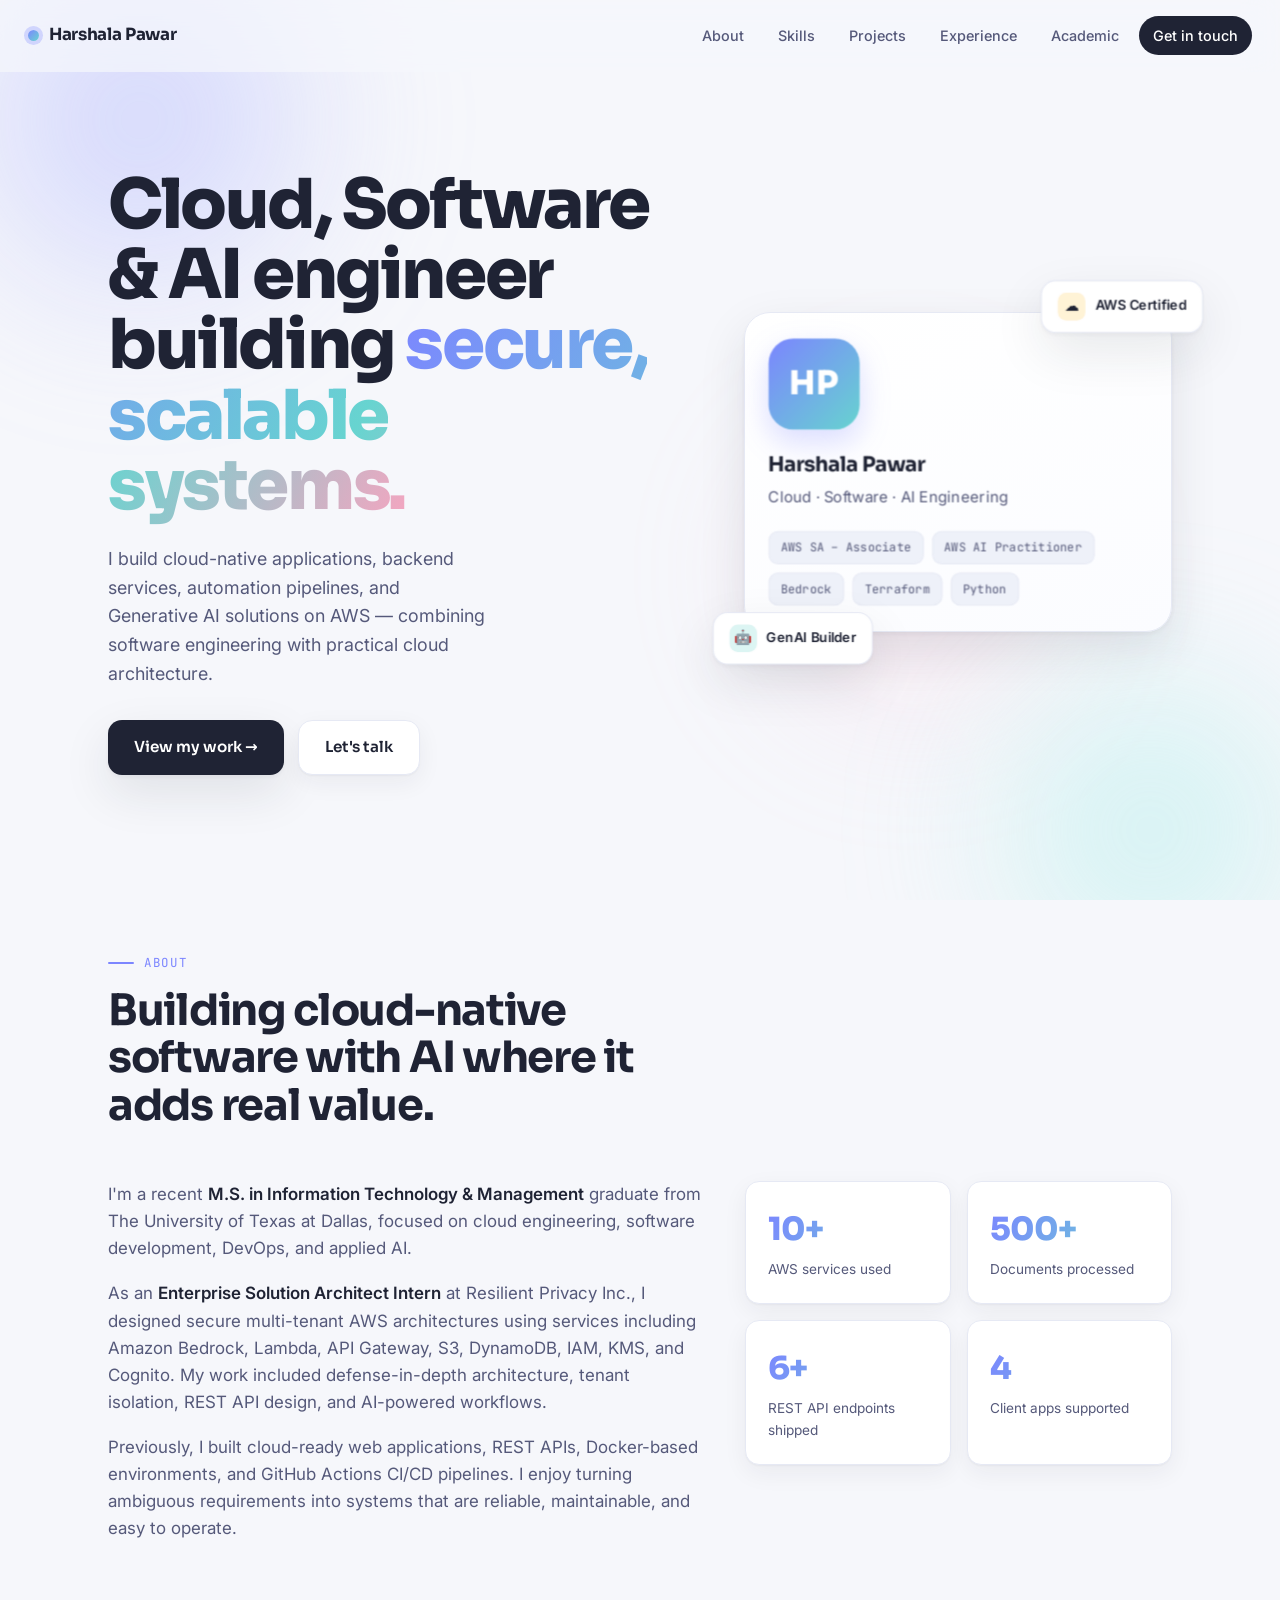
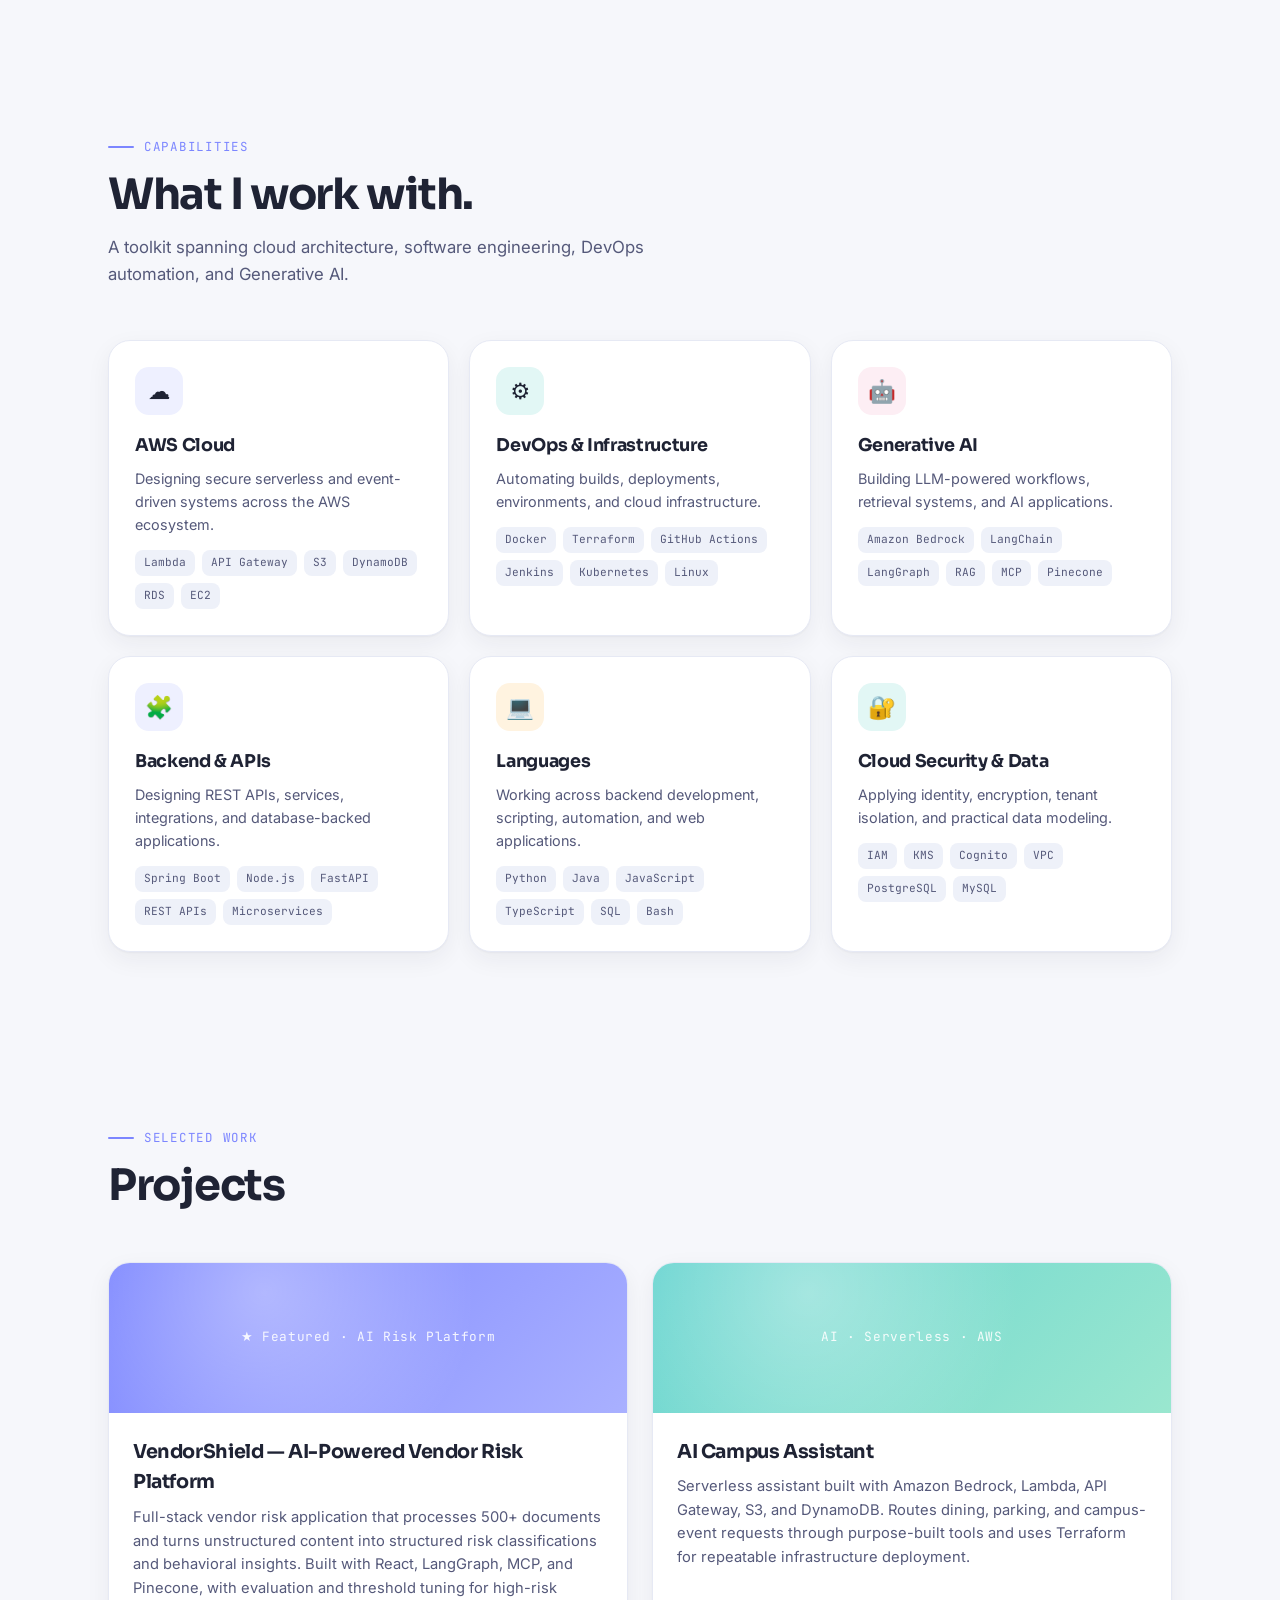
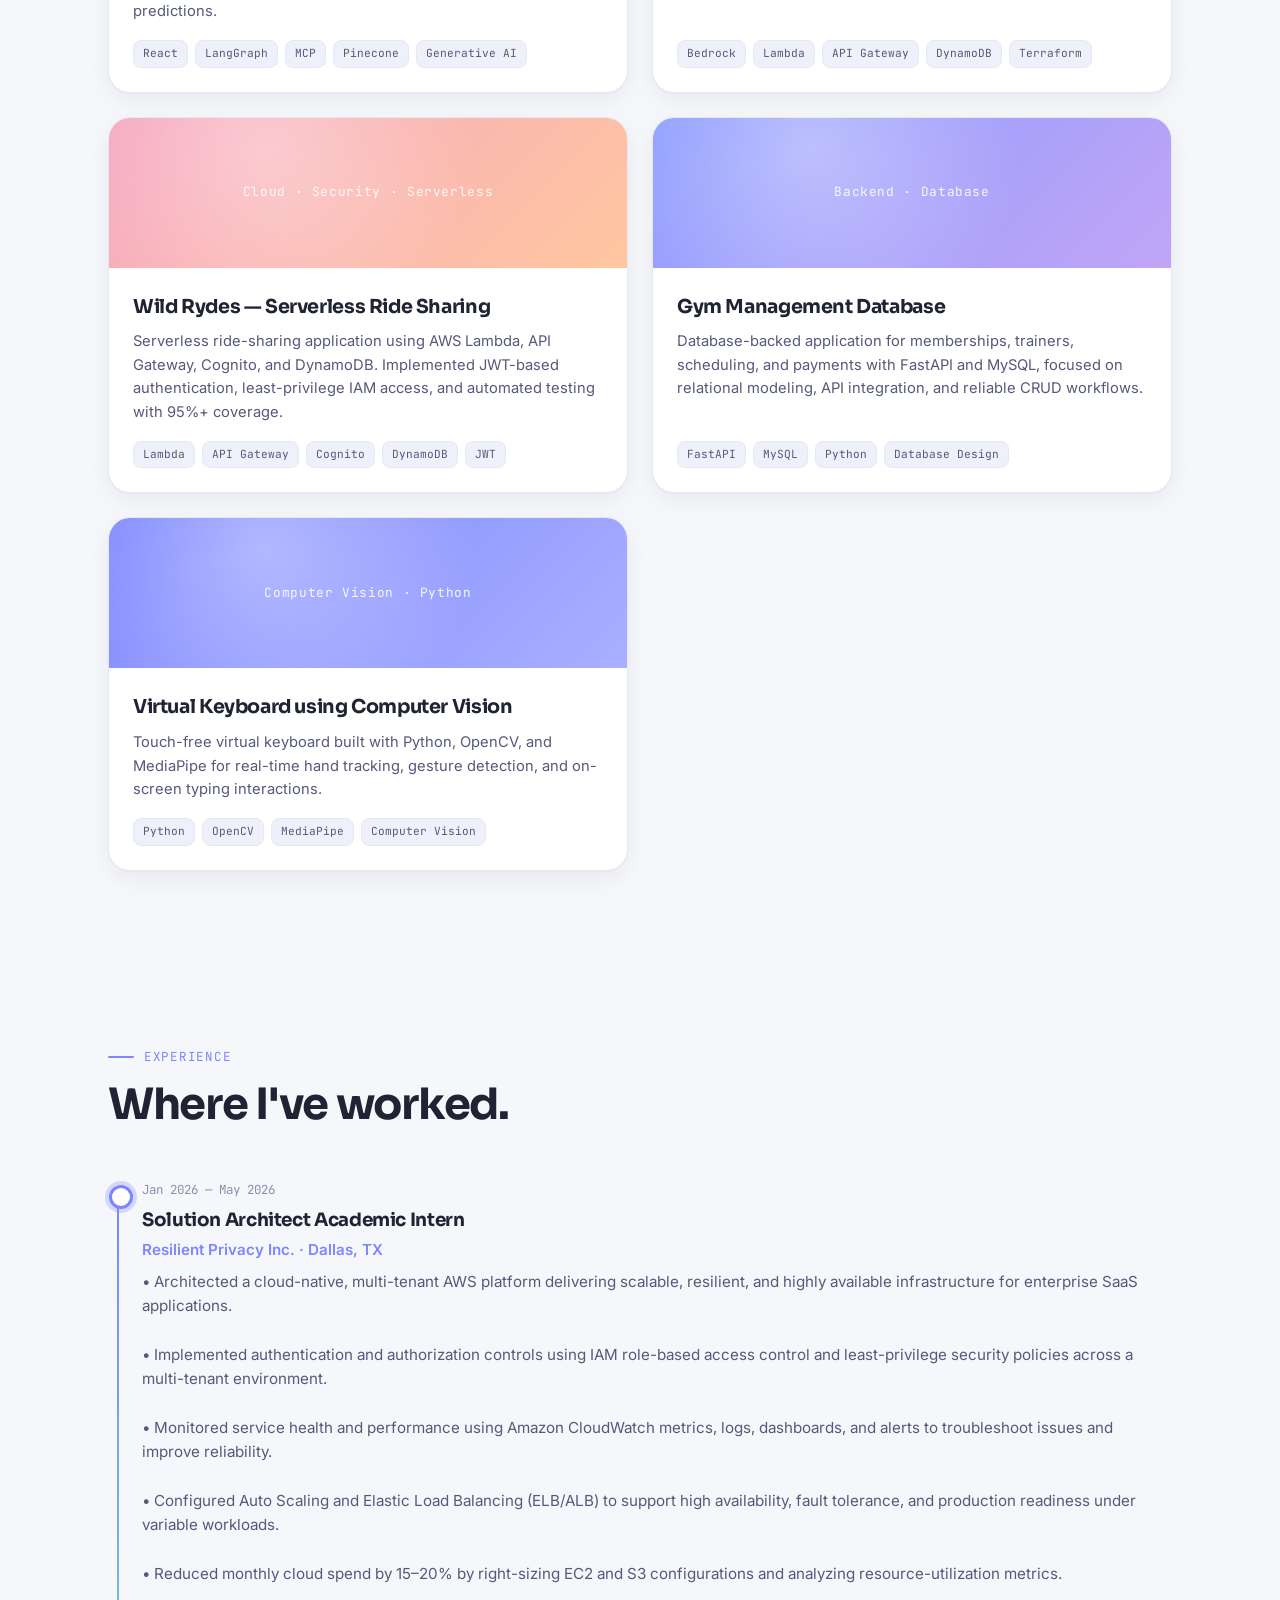
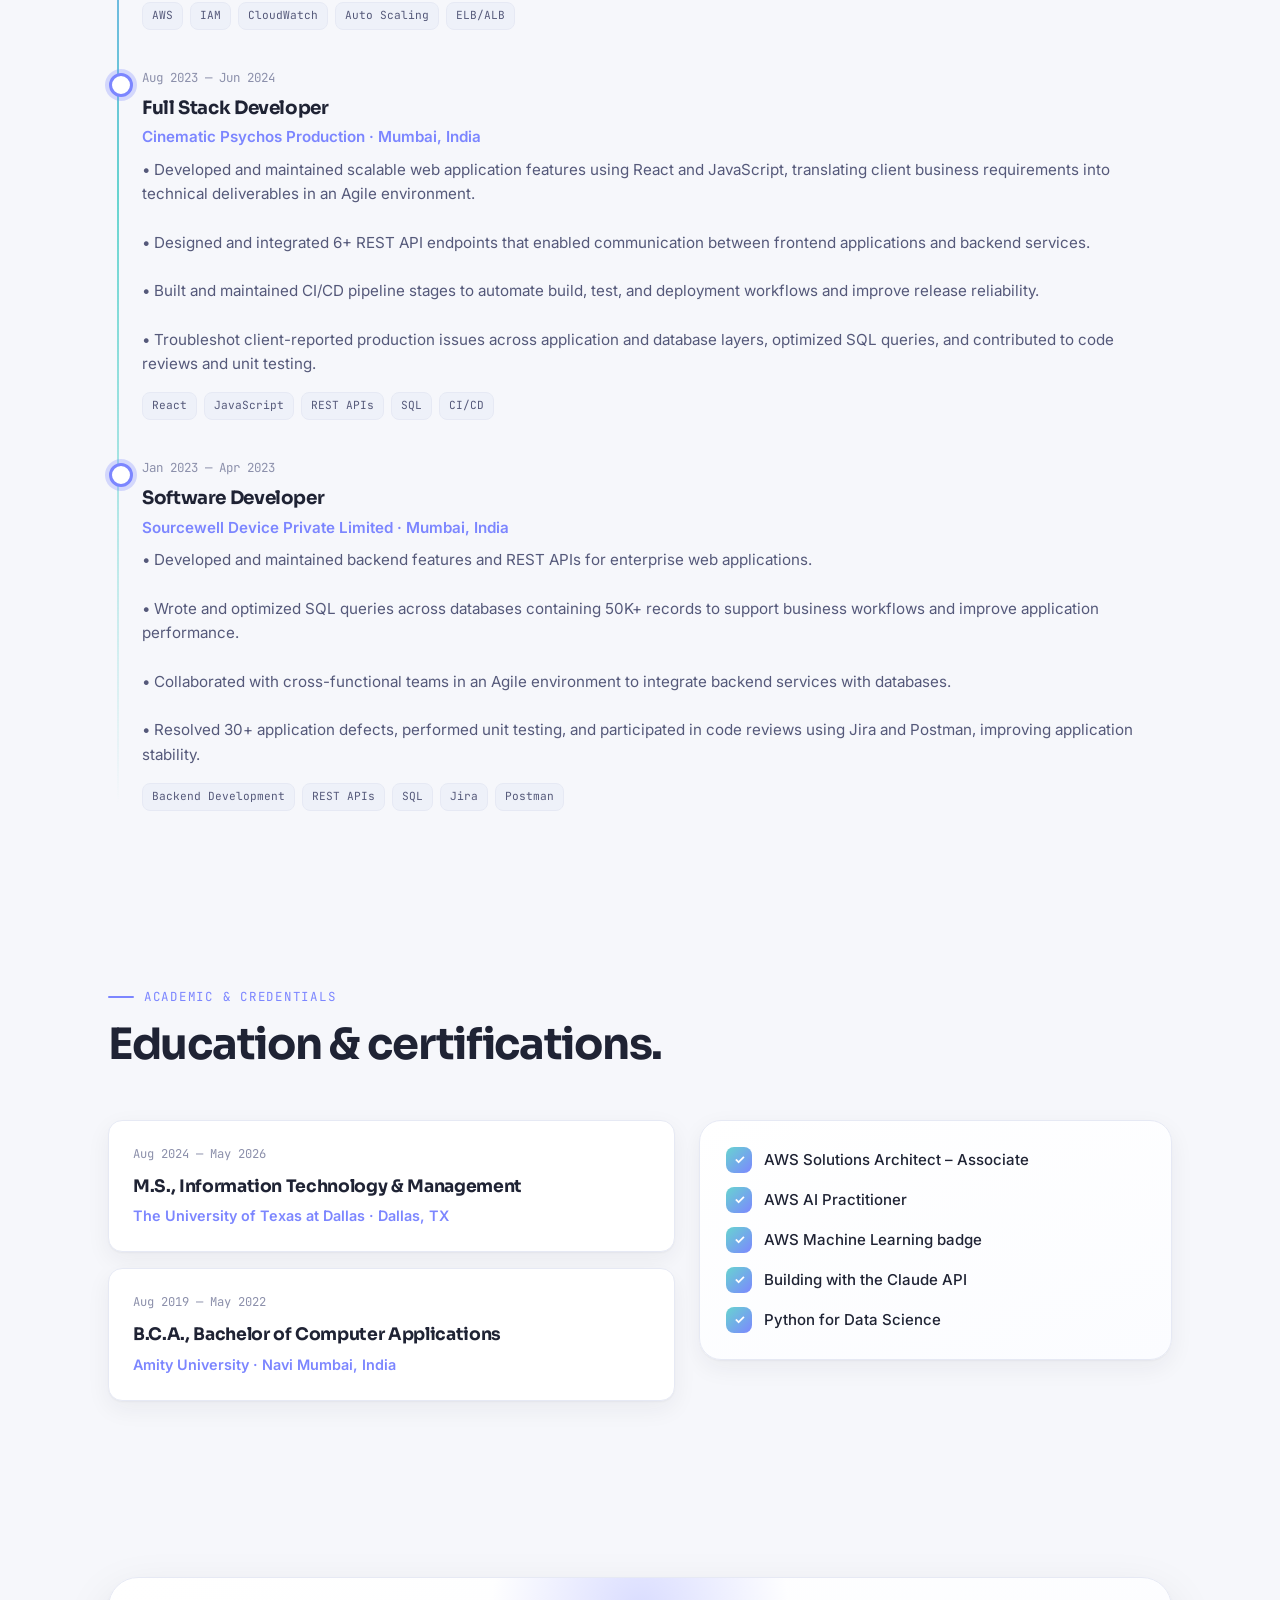
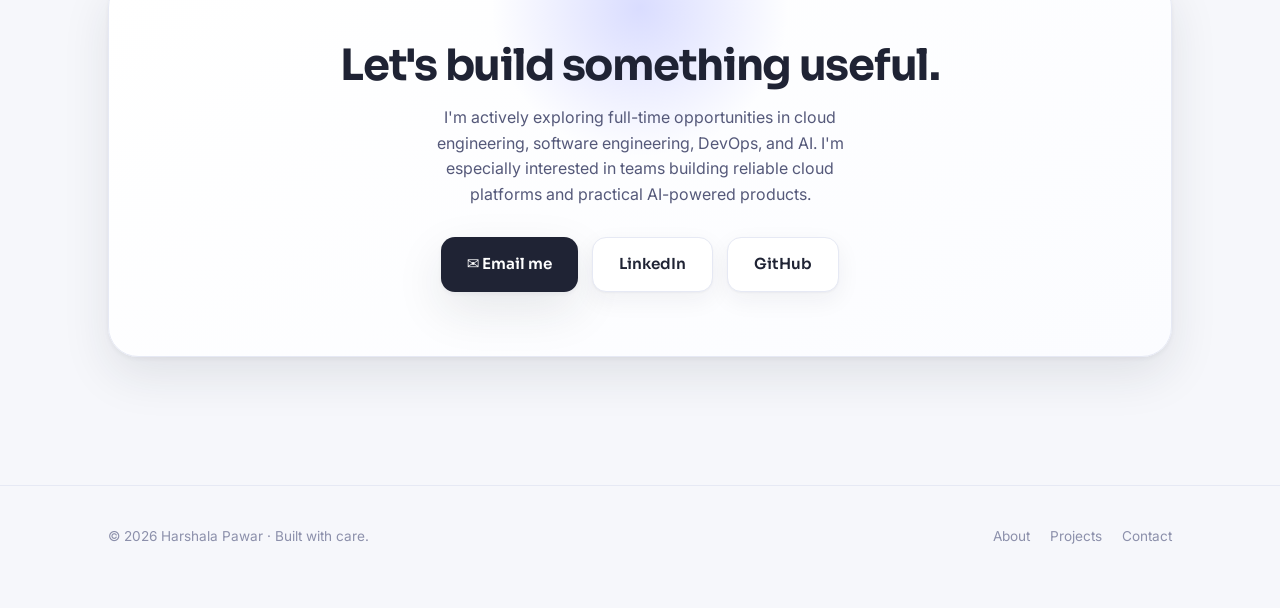
==== index.html @ 0e70b36a "Update work experience details" ====
<!DOCTYPE html>
<html lang="en">
<head>
<meta charset="UTF-8">
<meta name="viewport" content="width=device-width, initial-scale=1.0">
<title>Harshala Pawar — Cloud, Software & AI Engineer</title>
<link rel="preconnect" href="https://fonts.googleapis.com">
<link rel="preconnect" href="https://fonts.gstatic.com" crossorigin>
<link href="https://fonts.googleapis.com/css2?family=Sora:wght@400;500;600;700;800&family=Inter:wght@400;450;500;600&family=JetBrains+Mono:wght@400;500&display=swap" rel="stylesheet">
<link rel="stylesheet" href="style.css">
</head>
<body>
<div class="aura"><span></span></div>

<nav id="nav">
  <div class="brand"><span class="dot"></span>Harshala Pawar</div>
  <div class="nav-links">
    <a href="#about">About</a>
    <a href="#skills">Skills</a>
    <a href="#work">Projects</a>
    <a href="#experience">Experience</a>
    <a href="#education">Academic</a>
    <a href="#contact" class="nav-cta">Get in touch</a>
  </div>
  <button class="menu-btn" onclick="document.querySelector('.nav-links').style.display='flex'">☰</button>
</nav>

<header>
  <div class="wrap hero-grid">
    <div class="hero-copy reveal in">
      <h1>Cloud, Software &amp; AI engineer building <span class="grad">secure, scalable systems.</span></h1>
      <p class="lead">I build cloud-native applications, backend services, automation pipelines, and Generative AI solutions on AWS — combining software engineering with practical cloud architecture.</p>
      <div class="hero-actions">
        <a href="#work" class="btn btn-primary">View my work →</a>
        <a href="#contact" class="btn btn-ghost">Let's talk</a>
      </div>
    </div>

    <div class="hero-3d reveal in">
      <div class="card-3d" id="tiltCard">
        <div class="float">
          <div class="avatar-ring">HP</div>
          <h3>Harshala Pawar</h3>
          <div class="role">Cloud · Software · AI Engineering</div>
          <div class="chip-row">
            <span class="chip">AWS SA – Associate</span>
            <span class="chip">AWS AI Practitioner</span>
            <span class="chip">Bedrock</span>
            <span class="chip">Terraform</span>
            <span class="chip">Python</span>
          </div>
        </div>
        <div class="badge-float badge-a"><span class="ic">☁️</span>AWS Certified</div>
        <div class="badge-float badge-b"><span class="ic">🤖</span>GenAI Builder</div>
      </div>
    </div>
  </div>
</header>

<section id="about">
  <div class="wrap">
    <div class="sec-head reveal">
      <div class="sec-label">About</div>
      <h2>Building cloud-native software with AI where it adds real value.</h2>
    </div>
    <div class="about-grid">
      <div class="about-text reveal">
        <p>I'm a recent <strong>M.S. in Information Technology &amp; Management</strong> graduate from The University of Texas at Dallas, focused on cloud engineering, software development, DevOps, and applied AI.</p>
        <p>As an <strong>Enterprise Solution Architect Intern</strong> at Resilient Privacy Inc., I designed secure multi-tenant AWS architectures using services including Amazon Bedrock, Lambda, API Gateway, S3, DynamoDB, IAM, KMS, and Cognito. My work included defense-in-depth architecture, tenant isolation, REST API design, and AI-powered workflows.</p>
        <p>Previously, I built cloud-ready web applications, REST APIs, Docker-based environments, and GitHub Actions CI/CD pipelines. I enjoy turning ambiguous requirements into systems that are reliable, maintainable, and easy to operate.</p>
      </div>
      <div class="stats reveal">
        <div class="stat"><div class="num">10+</div><div class="lbl">AWS services used</div></div>
        <div class="stat"><div class="num">500+</div><div class="lbl">Documents processed</div></div>
        <div class="stat"><div class="num">6+</div><div class="lbl">REST API endpoints shipped</div></div>
        <div class="stat"><div class="num">4</div><div class="lbl">Client apps supported</div></div>
      </div>
    </div>
  </div>
</section>

<section id="skills">
  <div class="wrap">
    <div class="sec-head reveal">
      <div class="sec-label">Capabilities</div>
      <h2>What I work with.</h2>
      <p>A toolkit spanning cloud architecture, software engineering, DevOps automation, and Generative AI.</p>
    </div>
    <div class="skills-grid">
      <div class="skill-card reveal">
        <div class="skill-ic" style="background:#eef0ff">☁️</div>
        <h4>AWS Cloud</h4>
        <p>Designing secure serverless and event-driven systems across the AWS ecosystem.</p>
        <div class="skill-tags"><span>Lambda</span><span>API Gateway</span><span>S3</span><span>DynamoDB</span><span>RDS</span><span>EC2</span></div>
      </div>
      <div class="skill-card reveal">
        <div class="skill-ic" style="background:#e2f7f5">⚙️</div>
        <h4>DevOps &amp; Infrastructure</h4>
        <p>Automating builds, deployments, environments, and cloud infrastructure.</p>
        <div class="skill-tags"><span>Docker</span><span>Terraform</span><span>GitHub Actions</span><span>Jenkins</span><span>Kubernetes</span><span>Linux</span></div>
      </div>
      <div class="skill-card reveal">
        <div class="skill-ic" style="background:#fdeef4">🤖</div>
        <h4>Generative AI</h4>
        <p>Building LLM-powered workflows, retrieval systems, and AI applications.</p>
        <div class="skill-tags"><span>Amazon Bedrock</span><span>LangChain</span><span>LangGraph</span><span>RAG</span><span>MCP</span><span>Pinecone</span></div>
      </div>
      <div class="skill-card reveal">
        <div class="skill-ic" style="background:#eef0ff">🧩</div>
        <h4>Backend &amp; APIs</h4>
        <p>Designing REST APIs, services, integrations, and database-backed applications.</p>
        <div class="skill-tags"><span>Spring Boot</span><span>Node.js</span><span>FastAPI</span><span>REST APIs</span><span>Microservices</span></div>
      </div>
      <div class="skill-card reveal">
        <div class="skill-ic" style="background:#fff3e0">💻</div>
        <h4>Languages</h4>
        <p>Working across backend development, scripting, automation, and web applications.</p>
        <div class="skill-tags"><span>Python</span><span>Java</span><span>JavaScript</span><span>TypeScript</span><span>SQL</span><span>Bash</span></div>
      </div>
      <div class="skill-card reveal">
        <div class="skill-ic" style="background:#e2f7f5">🔐</div>
        <h4>Cloud Security &amp; Data</h4>
        <p>Applying identity, encryption, tenant isolation, and practical data modeling.</p>
        <div class="skill-tags"><span>IAM</span><span>KMS</span><span>Cognito</span><span>VPC</span><span>PostgreSQL</span><span>MySQL</span></div>
      </div>
    </div>
  </div>
</section>

<section id="work">
  <div class="wrap">
    <div class="sec-head reveal">
      <div class="sec-label">Selected work</div>
      <h2>Projects</h2>
    </div>
    <div class="proj-grid">
      <div class="proj reveal">
        <div class="proj-top g1"><span class="mono">★ Featured · AI Risk Platform</span></div>
        <div class="proj-body">
          <h4>VendorShield — AI-Powered Vendor Risk Platform</h4>
          <p>Full-stack vendor risk application that processes 500+ documents and turns unstructured content into structured risk classifications and behavioral insights. Built with React, LangGraph, MCP, and Pinecone, with evaluation and threshold tuning for high-risk predictions.</p>
          <div class="proj-tags"><span>React</span><span>LangGraph</span><span>MCP</span><span>Pinecone</span><span>Generative AI</span></div>
        </div>
      </div>
      <div class="proj reveal">
        <div class="proj-top g2"><span class="mono">AI · Serverless · AWS</span></div>
        <div class="proj-body">
          <h4>AI Campus Assistant</h4>
          <p>Serverless assistant built with Amazon Bedrock, Lambda, API Gateway, S3, and DynamoDB. Routes dining, parking, and campus-event requests through purpose-built tools and uses Terraform for repeatable infrastructure deployment.</p>
          <div class="proj-tags"><span>Bedrock</span><span>Lambda</span><span>API Gateway</span><span>DynamoDB</span><span>Terraform</span></div>
        </div>
      </div>
      <div class="proj reveal">
        <div class="proj-top g3"><span class="mono">Cloud · Security · Serverless</span></div>
        <div class="proj-body">
          <h4>Wild Rydes — Serverless Ride Sharing</h4>
          <p>Serverless ride-sharing application using AWS Lambda, API Gateway, Cognito, and DynamoDB. Implemented JWT-based authentication, least-privilege IAM access, and automated testing with 95%+ coverage.</p>
          <div class="proj-tags"><span>Lambda</span><span>API Gateway</span><span>Cognito</span><span>DynamoDB</span><span>JWT</span></div>
        </div>
      </div>
      <div class="proj reveal">
        <div class="proj-top g4"><span class="mono">Backend · Database</span></div>
        <div class="proj-body">
          <h4>Gym Management Database</h4>
          <p>Database-backed application for memberships, trainers, scheduling, and payments with FastAPI and MySQL, focused on relational modeling, API integration, and reliable CRUD workflows.</p>
          <div class="proj-tags"><span>FastAPI</span><span>MySQL</span><span>Python</span><span>Database Design</span></div>
        </div>
      </div>
      <div class="proj reveal">
        <div class="proj-top g1"><span class="mono">Computer Vision · Python</span></div>
        <div class="proj-body">
          <h4>Virtual Keyboard using Computer Vision</h4>
          <p>Touch-free virtual keyboard built with Python, OpenCV, and MediaPipe for real-time hand tracking, gesture detection, and on-screen typing interactions.</p>
          <div class="proj-tags"><span>Python</span><span>OpenCV</span><span>MediaPipe</span><span>Computer Vision</span></div>
        </div>
      </div>
    </div>
  </div>
</section>

<section id="experience">
  <div class="wrap">
    <div class="sec-head reveal">
      <div class="sec-label">Experience</div>
      <h2>Where I've worked.</h2>
    </div>
    <div class="timeline">
      <div class="tl-item reveal">
        <div class="tl-when">January 2026 — May 2026</div>
        <h4>Solution Architect Academic Intern</h4>
        <div class="tl-org">Resilient Privacy Inc. · Dallas</div>
        <p>• Designed and implemented a secure, multi-tenant AWS platform supporting 6 microservices and 12+ REST APIs, applying tenant isolation and AWS Well-Architected principles across service layers.</p>
        <p>• Integrated Amazon Bedrock, AWS Lambda, and API Gateway to automate ticket classification, summarization, and routing through serverless AI workflows.</p>
        <p>• Configured Docker-based deployments, ALB routing, Auto Scaling policies, and segmented VPC subnet controls to support scalable and resilient application workloads.</p>
        <p>• Identified projected monthly AWS savings of 15–20% through utilization analysis and EC2/S3 right-sizing, presenting cost and architecture tradeoffs across 4 stakeholder reviews.</p>
        <div class="proj-tags"><span>AWS</span><span>Bedrock</span><span>Lambda</span><span>API Gateway</span><span>Docker</span><span>VPC</span><span>ALB</span><span>Auto Scaling</span></div>
      </div>
      <div class="tl-item reveal">
        <div class="tl-when">May 2023 — June 2024</div>
        <h4>Cloud Application Developer</h4>
        <div class="tl-org">Cinematic Psychos Production · MU, India</div>
        <p>• Built and maintained CI/CD pipelines using GitHub Actions and Docker across four client applications, automating build, test, and deployment workflows to improve release consistency.</p>
        <p>• Developed and integrated REST API endpoints and React features backed by MySQL, delivering cloud-ready application functionality across Agile release cycles.</p>
        <p>• Containerized application services with Docker and managed configurations across Linux-based development and production environments, improving deployment consistency by 15%.</p>
        <p>• Resolved production issues across application, database, and deployment layers using logs, root-cause analysis, testing, and Git-based code reviews.</p>
        <div class="proj-tags"><span>GitHub Actions</span><span>Docker</span><span>REST APIs</span><span>React</span><span>MySQL</span><span>Linux</span></div>
      </div>
      <div class="tl-item reveal">
        <div class="tl-when">January 2023 — April 2023</div>
        <h4>Software Developer</h4>
        <div class="tl-org">Sourcewell Device Private Limited · MU, India</div>
        <p>• Built and integrated Java REST APIs for customer, product, and order workflows with input validation and structured exception handling.</p>
        <p>• Optimized PostgreSQL queries and indexing strategies, improving query performance by 15% for high-volume data operations.</p>
        <p>• Resolved 30+ defects across development and QA cycles within an Agile SDLC, discovering and learning new technologies independently to unblock delivery.</p>
        <div class="proj-tags"><span>Java</span><span>REST APIs</span><span>PostgreSQL</span><span>Agile</span><span>SDLC</span></div>
      </div>
    </div>
  </div>
</section>

<section id="education">
  <div class="wrap">
    <div class="sec-head reveal">
      <div class="sec-label">Academic &amp; Credentials</div>
      <h2>Education &amp; certifications.</h2>
    </div>
    <div class="edu-grid">
      <div class="edu-col reveal">
        <div class="edu-card">
          <div class="edu-when">Aug 2024 — May 2026</div>
          <h4>M.S., Information Technology &amp; Management</h4>
          <div class="edu-org">The University of Texas at Dallas · Dallas, TX</div>
        </div>
        <div class="edu-card">
          <div class="edu-when">Aug 2019 — May 2022</div>
          <h4>B.C.A., Bachelor of Computer Applications</h4>
          <div class="edu-org">Amity University · Navi Mumbai, India</div>
        </div>
      </div>
      <div class="cert-col reveal">
        <div class="cert-item"><span class="cert-ic">✓</span>AWS Solutions Architect – Associate</div>
        <div class="cert-item"><span class="cert-ic">✓</span>AWS AI Practitioner</div>
        <div class="cert-item"><span class="cert-ic">✓</span>AWS Machine Learning badge</div>
        <div class="cert-item"><span class="cert-ic">✓</span>Building with the Claude API</div>
        <div class="cert-item"><span class="cert-ic">✓</span>Python for Data Science</div>
      </div>
    </div>
  </div>
</section>

<section id="contact">
  <div class="wrap">
    <div class="contact-card reveal">
      <h2>Let's build something useful.</h2>
      <p>I'm actively exploring full-time opportunities in cloud engineering, software engineering, DevOps, and AI. I'm especially interested in teams building reliable cloud platforms and practical AI-powered products.</p>
      <div class="contact-actions">
        <a href="mailto:harshala0017@gmail.com" class="btn btn-primary">✉ Email me</a>
        <a href="https://www.linkedin.com/in/harshalapawar" class="btn btn-ghost">LinkedIn</a>
        <a href="https://github.com/harshala117" class="btn btn-ghost">GitHub</a>
      </div>
    </div>
  </div>
</section>

<footer>
  <div class="wrap foot-in">
    <div>© 2026 Harshala Pawar · Built with care.</div>
    <div class="foot-links">
      <a href="#about">About</a>
      <a href="#work">Projects</a>
      <a href="#contact">Contact</a>
    </div>
  </div>
</footer>

<script src="script.js"></script>
</body>
</html>
---- style.css ----
:root{
    /* Light, airy palette — soft lavender / sky / mint on warm white */
    --bg: #f6f7fb;
    --bg-2: #eef1f9;
    --surface: #ffffff;
    --surface-tint: #fbfcff;
    --ink: #1f2334;
    --ink-soft: #55597a;
    --ink-faint: #8c90ab;
    --line: #e6e9f4;
    --accent: #7c86ff;      /* periwinkle */
    --accent-2: #67d4d0;    /* mint */
    --accent-3: #f6a5c0;    /* soft pink */
    --accent-warm: #ffd28a; /* warm highlight */
    --glow: rgba(124,134,255,.28);
    --shadow-soft: 0 1px 2px rgba(31,35,52,.04), 0 8px 24px rgba(31,35,52,.06);
    --shadow-lift: 0 2px 4px rgba(31,35,52,.05), 0 18px 48px rgba(31,35,52,.10);
    --radius: 22px;
    --radius-sm: 14px;
    --maxw: 1120px;
    --font-display: 'Sora', system-ui, sans-serif;
    --font-body: 'Inter', system-ui, sans-serif;
    --font-mono: 'JetBrains Mono', monospace;
  }

  *{ margin:0; padding:0; box-sizing:border-box; }
  html{ scroll-behavior:smooth; }
  body{
    font-family:var(--font-body);
    color:var(--ink);
    background:var(--bg);
    line-height:1.6;
    -webkit-font-smoothing:antialiased;
    overflow-x:hidden;
  }

  /* Ambient light-field background */
  .aura{ position:fixed; inset:0; z-index:-2; overflow:hidden; }
  .aura::before, .aura::after, .aura span{
    content:''; position:absolute; border-radius:50%; filter:blur(70px); opacity:.55;
  }
  .aura::before{ width:520px; height:520px; background:radial-gradient(circle,#a9b0ff,transparent 65%); top:-140px; left:-120px; }
  .aura::after{ width:460px; height:460px; background:radial-gradient(circle,#a5eee9,transparent 65%); bottom:-160px; right:-100px; }
  .aura span{ width:420px; height:420px; background:radial-gradient(circle,#ffc7dc,transparent 65%); top:40%; left:55%; opacity:.4; }

  a{ color:inherit; text-decoration:none; }
  .wrap{ max-width:var(--maxw); margin:0 auto; padding:0 28px; }

  /* ---------- NAV ---------- */
  nav{
    position:fixed; top:0; left:0; right:0; z-index:100;
    display:flex; align-items:center; justify-content:space-between;
    padding:16px 28px;
    background:rgba(246,247,251,.72);
    backdrop-filter:saturate(180%) blur(16px);
    border-bottom:1px solid transparent;
    transition:border-color .3s, background .3s;
  }
  nav.scrolled{ border-color:var(--line); }
  .brand{ font-family:var(--font-display); font-weight:700; font-size:1.05rem; letter-spacing:-.02em; display:flex; align-items:center; gap:10px; }
  .brand .dot{ width:11px; height:11px; border-radius:50%; background:linear-gradient(135deg,var(--accent),var(--accent-2)); box-shadow:0 0 0 4px var(--glow); }
  .nav-links{ display:flex; gap:6px; align-items:center; }
  .nav-links a{ font-size:.9rem; color:var(--ink-soft); padding:8px 14px; border-radius:999px; font-weight:500; transition:.2s; }
  .nav-links a:hover{ color:var(--ink); background:var(--surface); box-shadow:var(--shadow-soft); }
  .nav-cta{ background:var(--ink)!important; color:#fff!important; }
  .nav-cta:hover{ background:var(--accent)!important; }
  .menu-btn{ display:none; background:var(--surface); border:1px solid var(--line); border-radius:12px; padding:9px 12px; cursor:pointer; }

  /* ---------- HERO ---------- */
  header{ padding:170px 0 90px; position:relative; }
  .hero-grid{ display:grid; grid-template-columns:1.15fr .85fr; gap:56px; align-items:center; }
  .eyebrow{ display:inline-flex; align-items:center; gap:9px; font-family:var(--font-mono); font-size:.78rem; color:var(--ink-soft); background:var(--surface); border:1px solid var(--line); padding:7px 15px; border-radius:999px; box-shadow:var(--shadow-soft); margin-bottom:26px; }
  .eyebrow .pulse{ width:8px; height:8px; border-radius:50%; background:var(--accent-2); box-shadow:0 0 0 0 rgba(103,212,208,.5); animation:pulse 2.4s infinite; }
  @keyframes pulse{ 0%{box-shadow:0 0 0 0 rgba(103,212,208,.5)} 70%{box-shadow:0 0 0 10px rgba(103,212,208,0)} 100%{box-shadow:0 0 0 0 rgba(103,212,208,0)} }
  h1{ font-family:var(--font-display); font-size:clamp(2.6rem,6vw,4.3rem); font-weight:800; letter-spacing:-.035em; line-height:1.02; }
  h1 .grad{ background:linear-gradient(120deg,var(--accent),var(--accent-2) 60%,var(--accent-3)); -webkit-background-clip:text; background-clip:text; color:transparent; }
  .lead{ font-size:1.12rem; color:var(--ink-soft); max-width:35ch; margin:24px 0 32px; }
  .hero-actions{ display:flex; gap:14px; flex-wrap:wrap; }
  .btn{ font-family:var(--font-display); font-weight:600; font-size:.95rem; padding:14px 26px; border-radius:14px; transition:.22s; display:inline-flex; align-items:center; gap:9px; }
  .btn-primary{ background:var(--ink); color:#fff; box-shadow:var(--shadow-lift); }
  .btn-primary:hover{ transform:translateY(-3px); background:var(--accent); box-shadow:0 20px 44px var(--glow); }
  .btn-ghost{ background:var(--surface); color:var(--ink); border:1px solid var(--line); box-shadow:var(--shadow-soft); }
  .btn-ghost:hover{ transform:translateY(-3px); box-shadow:var(--shadow-lift); }

  /* 3D floating card */
  .hero-3d{ perspective:1400px; }
  .card-3d{
    position:relative; background:linear-gradient(160deg,var(--surface),var(--surface-tint));
    border:1px solid var(--line); border-radius:26px; padding:30px;
    box-shadow:var(--shadow-lift);
    transform-style:preserve-3d; transition:transform .2s ease-out;
  }
  .card-3d .float{ transform:translateZ(48px); }
  .avatar-ring{ width:88px; height:88px; border-radius:24px; background:linear-gradient(135deg,var(--accent),var(--accent-2)); display:flex; align-items:center; justify-content:center; font-family:var(--font-display); font-weight:800; font-size:2rem; color:#fff; box-shadow:0 12px 30px var(--glow); }
  .card-3d h3{ font-family:var(--font-display); font-size:1.25rem; margin:18px 0 4px; letter-spacing:-.02em; }
  .card-3d .role{ color:var(--ink-soft); font-size:.92rem; }
  .chip-row{ display:flex; flex-wrap:wrap; gap:8px; margin-top:20px; }
  .chip{ font-family:var(--font-mono); font-size:.72rem; padding:6px 11px; border-radius:9px; background:var(--bg-2); color:var(--ink-soft); border:1px solid var(--line); }
  .badge-float{ position:absolute; background:var(--surface); border:1px solid var(--line); border-radius:14px; padding:11px 15px; box-shadow:var(--shadow-lift); font-size:.8rem; font-weight:600; display:flex; align-items:center; gap:9px; }
  .badge-float .ic{ width:26px; height:26px; border-radius:8px; display:flex; align-items:center; justify-content:center; font-size:.85rem; }
  .badge-a{ top:-22px; right:-18px; transform:translateZ(80px); }
  .badge-a .ic{ background:#fff3d6; }
  .badge-b{ bottom:-24px; left:-20px; transform:translateZ(70px); }
  .badge-b .ic{ background:#dcf5f3; }

  /* ---------- SECTION SHELL ---------- */
  section{ padding:88px 0; }
  .sec-head{ margin-bottom:52px; max-width:60ch; }
  .sec-label{ font-family:var(--font-mono); font-size:.78rem; color:var(--accent); text-transform:uppercase; letter-spacing:.14em; margin-bottom:14px; display:flex; align-items:center; gap:10px; }
  .sec-label::before{ content:''; width:26px; height:2px; background:var(--accent); border-radius:2px; }
  h2{ font-family:var(--font-display); font-size:clamp(1.9rem,3.6vw,2.7rem); font-weight:700; letter-spacing:-.03em; line-height:1.1; }
  .sec-head p{ color:var(--ink-soft); margin-top:16px; font-size:1.05rem; }

  /* ---------- ABOUT / STATS ---------- */
  .about-grid{ display:grid; grid-template-columns:1.4fr 1fr; gap:40px; align-items:start; }
  .about-text p{ color:var(--ink-soft); font-size:1.06rem; margin-bottom:18px; }
  .about-text strong{ color:var(--ink); font-weight:600; }
  .stats{ display:grid; grid-template-columns:1fr 1fr; gap:16px; }
  .stat{ background:var(--surface); border:1px solid var(--line); border-radius:var(--radius-sm); padding:22px; box-shadow:var(--shadow-soft); transition:.25s; }
  .stat:hover{ transform:translateY(-4px); box-shadow:var(--shadow-lift); }
  .stat .num{ font-family:var(--font-display); font-size:2rem; font-weight:800; letter-spacing:-.03em; background:linear-gradient(120deg,var(--accent),var(--accent-2)); -webkit-background-clip:text; background-clip:text; color:transparent; }
  .stat .lbl{ font-size:.85rem; color:var(--ink-soft); margin-top:4px; }

  /* ---------- SKILLS ---------- */
  .skills-grid{ display:grid; grid-template-columns:repeat(3,1fr); gap:20px; }
  .skill-card{ background:var(--surface); border:1px solid var(--line); border-radius:var(--radius); padding:26px; box-shadow:var(--shadow-soft); transition:.28s; position:relative; overflow:hidden; }
  .skill-card::after{ content:''; position:absolute; inset:0; background:radial-gradient(400px circle at var(--mx,50%) var(--my,0%),var(--glow),transparent 45%); opacity:0; transition:.3s; pointer-events:none; }
  .skill-card:hover{ transform:translateY(-6px); box-shadow:var(--shadow-lift); border-color:transparent; }
  .skill-card:hover::after{ opacity:1; }
  .skill-ic{ width:48px; height:48px; border-radius:14px; display:flex; align-items:center; justify-content:center; font-size:1.4rem; margin-bottom:16px; }
  .skill-card h4{ font-family:var(--font-display); font-size:1.1rem; margin-bottom:8px; letter-spacing:-.02em; }
  .skill-card p{ font-size:.9rem; color:var(--ink-soft); }
  .skill-tags{ display:flex; flex-wrap:wrap; gap:7px; margin-top:14px; }
  .skill-tags span{ font-family:var(--font-mono); font-size:.7rem; padding:4px 9px; border-radius:8px; background:var(--bg-2); color:var(--ink-soft); }

  /* ---------- PROJECTS ---------- */
  .proj-grid{ display:grid; grid-template-columns:repeat(2,1fr); gap:24px; }
  .proj{ background:var(--surface); border:1px solid var(--line); border-radius:var(--radius); overflow:hidden; box-shadow:var(--shadow-soft); transition:.3s; display:flex; flex-direction:column; }
  .proj:hover{ transform:translateY(-6px); box-shadow:var(--shadow-lift); }
  .proj-top{ height:150px; position:relative; overflow:hidden; display:flex; align-items:center; justify-content:center; }
  .proj-top .mono{ font-family:var(--font-mono); font-size:.8rem; color:#fff; opacity:.9; letter-spacing:.05em; z-index:2; }
  .g1{ background:linear-gradient(135deg,#7c86ff,#a9b0ff); }
  .g2{ background:linear-gradient(135deg,#67d4d0,#9ae7cf); }
  .g3{ background:linear-gradient(135deg,#f6a5c0,#ffc7a0); }
  .g4{ background:linear-gradient(135deg,#8a9bff,#c1a5f6); }
  .proj-top::before{ content:''; position:absolute; inset:0; background:radial-gradient(circle at 30% 20%,rgba(255,255,255,.35),transparent 55%); }
  .proj-body{ padding:24px; flex:1; display:flex; flex-direction:column; }
  .proj-body h4{ font-family:var(--font-display); font-size:1.2rem; letter-spacing:-.02em; margin-bottom:8px; }
  .proj-body p{ font-size:.92rem; color:var(--ink-soft); flex:1; }
  .proj-tags{ display:flex; flex-wrap:wrap; gap:7px; margin-top:16px; }
  .proj-tags span{ font-family:var(--font-mono); font-size:.7rem; padding:4px 9px; border-radius:8px; background:var(--bg-2); color:var(--ink-soft); border:1px solid var(--line); }

  /* ---------- EXPERIENCE ---------- */
  .timeline{ position:relative; padding-left:34px; }
  .timeline::before{ content:''; position:absolute; left:9px; top:8px; bottom:8px; width:2px; background:linear-gradient(var(--accent),var(--accent-2),transparent); border-radius:2px; }
  .tl-item{ position:relative; padding-bottom:38px; }
  .tl-item:last-child{ padding-bottom:0; }
  .tl-item::before{ content:''; position:absolute; left:-33px; top:5px; width:18px; height:18px; border-radius:50%; background:var(--surface); border:3px solid var(--accent); box-shadow:0 0 0 4px var(--glow); }
  .tl-when{ font-family:var(--font-mono); font-size:.78rem; color:var(--ink-faint); }
  .tl-item h4{ font-family:var(--font-display); font-size:1.15rem; margin:5px 0 3px; letter-spacing:-.02em; }
  .tl-org{ color:var(--accent); font-weight:600; font-size:.95rem; margin-bottom:8px; }
  .tl-item p{ color:var(--ink-soft); font-size:.95rem; }

  /* ---------- EDUCATION ---------- */
  .edu-grid{ display:grid; grid-template-columns:1.2fr 1fr; gap:24px; align-items:start; }
  .edu-col{ display:flex; flex-direction:column; gap:16px; }
  .edu-card{ background:var(--surface); border:1px solid var(--line); border-radius:var(--radius-sm); padding:24px; box-shadow:var(--shadow-soft); transition:.25s; }
  .edu-card:hover{ transform:translateY(-4px); box-shadow:var(--shadow-lift); }
  .edu-when{ font-family:var(--font-mono); font-size:.76rem; color:var(--ink-faint); margin-bottom:8px; }
  .edu-card h4{ font-family:var(--font-display); font-size:1.08rem; letter-spacing:-.02em; margin-bottom:4px; }
  .edu-org{ color:var(--accent); font-weight:600; font-size:.9rem; }
  .cert-col{ background:linear-gradient(160deg,var(--surface),var(--surface-tint)); border:1px solid var(--line); border-radius:var(--radius); padding:26px; box-shadow:var(--shadow-soft); display:flex; flex-direction:column; gap:14px; }
  .cert-item{ display:flex; align-items:center; gap:12px; font-size:.94rem; font-weight:500; color:var(--ink); }
  .cert-ic{ width:26px; height:26px; border-radius:8px; background:linear-gradient(135deg,var(--accent-2),var(--accent)); color:#fff; display:flex; align-items:center; justify-content:center; font-size:.8rem; font-weight:700; flex-shrink:0; }

  /* ---------- CONTACT ---------- */
  .contact-card{ background:linear-gradient(150deg,var(--surface),var(--surface-tint)); border:1px solid var(--line); border-radius:30px; padding:64px 48px; text-align:center; box-shadow:var(--shadow-lift); position:relative; overflow:hidden; }
  .contact-card::before{ content:''; position:absolute; width:300px; height:300px; border-radius:50%; background:radial-gradient(circle,var(--glow),transparent 70%); top:-120px; left:50%; transform:translateX(-50%); }
  .contact-card h2{ position:relative; }
  .contact-card p{ color:var(--ink-soft); max-width:44ch; margin:16px auto 30px; position:relative; }
  .contact-actions{ display:flex; gap:14px; justify-content:center; flex-wrap:wrap; position:relative; }

  footer{ padding:40px 0 60px; border-top:1px solid var(--line); margin-top:40px; }
  .foot-in{ display:flex; justify-content:space-between; align-items:center; flex-wrap:wrap; gap:16px; color:var(--ink-faint); font-size:.85rem; }
  .foot-links{ display:flex; gap:20px; }
  .foot-links a{ transition:.2s; }
  .foot-links a:hover{ color:var(--accent); }

  /* reveal */
  .reveal{ opacity:0; transform:translateY(26px); transition:opacity .7s cubic-bezier(.2,.7,.2,1), transform .7s cubic-bezier(.2,.7,.2,1); }
  .reveal.in{ opacity:1; transform:none; }

  @media (max-width:900px){
    .hero-grid{ grid-template-columns:1fr; gap:44px; }
    .hero-3d{ max-width:380px; }
    .about-grid{ grid-template-columns:1fr; }
    .edu-grid{ grid-template-columns:1fr; }
    .skills-grid{ grid-template-columns:1fr 1fr; }
    .proj-grid{ grid-template-columns:1fr; }
    .nav-links{ display:none; }
    .menu-btn{ display:block; }
  }
  @media (max-width:560px){
    header{ padding:130px 0 60px; }
    .skills-grid{ grid-template-columns:1fr; }
    .stats{ grid-template-columns:1fr 1fr; }
    .contact-card{ padding:44px 24px; }
    section{ padding:64px 0; }
  }
  @media (prefers-reduced-motion:reduce){ *{ animation:none!important; transition:none!important; } .reveal{ opacity:1; transform:none; } }
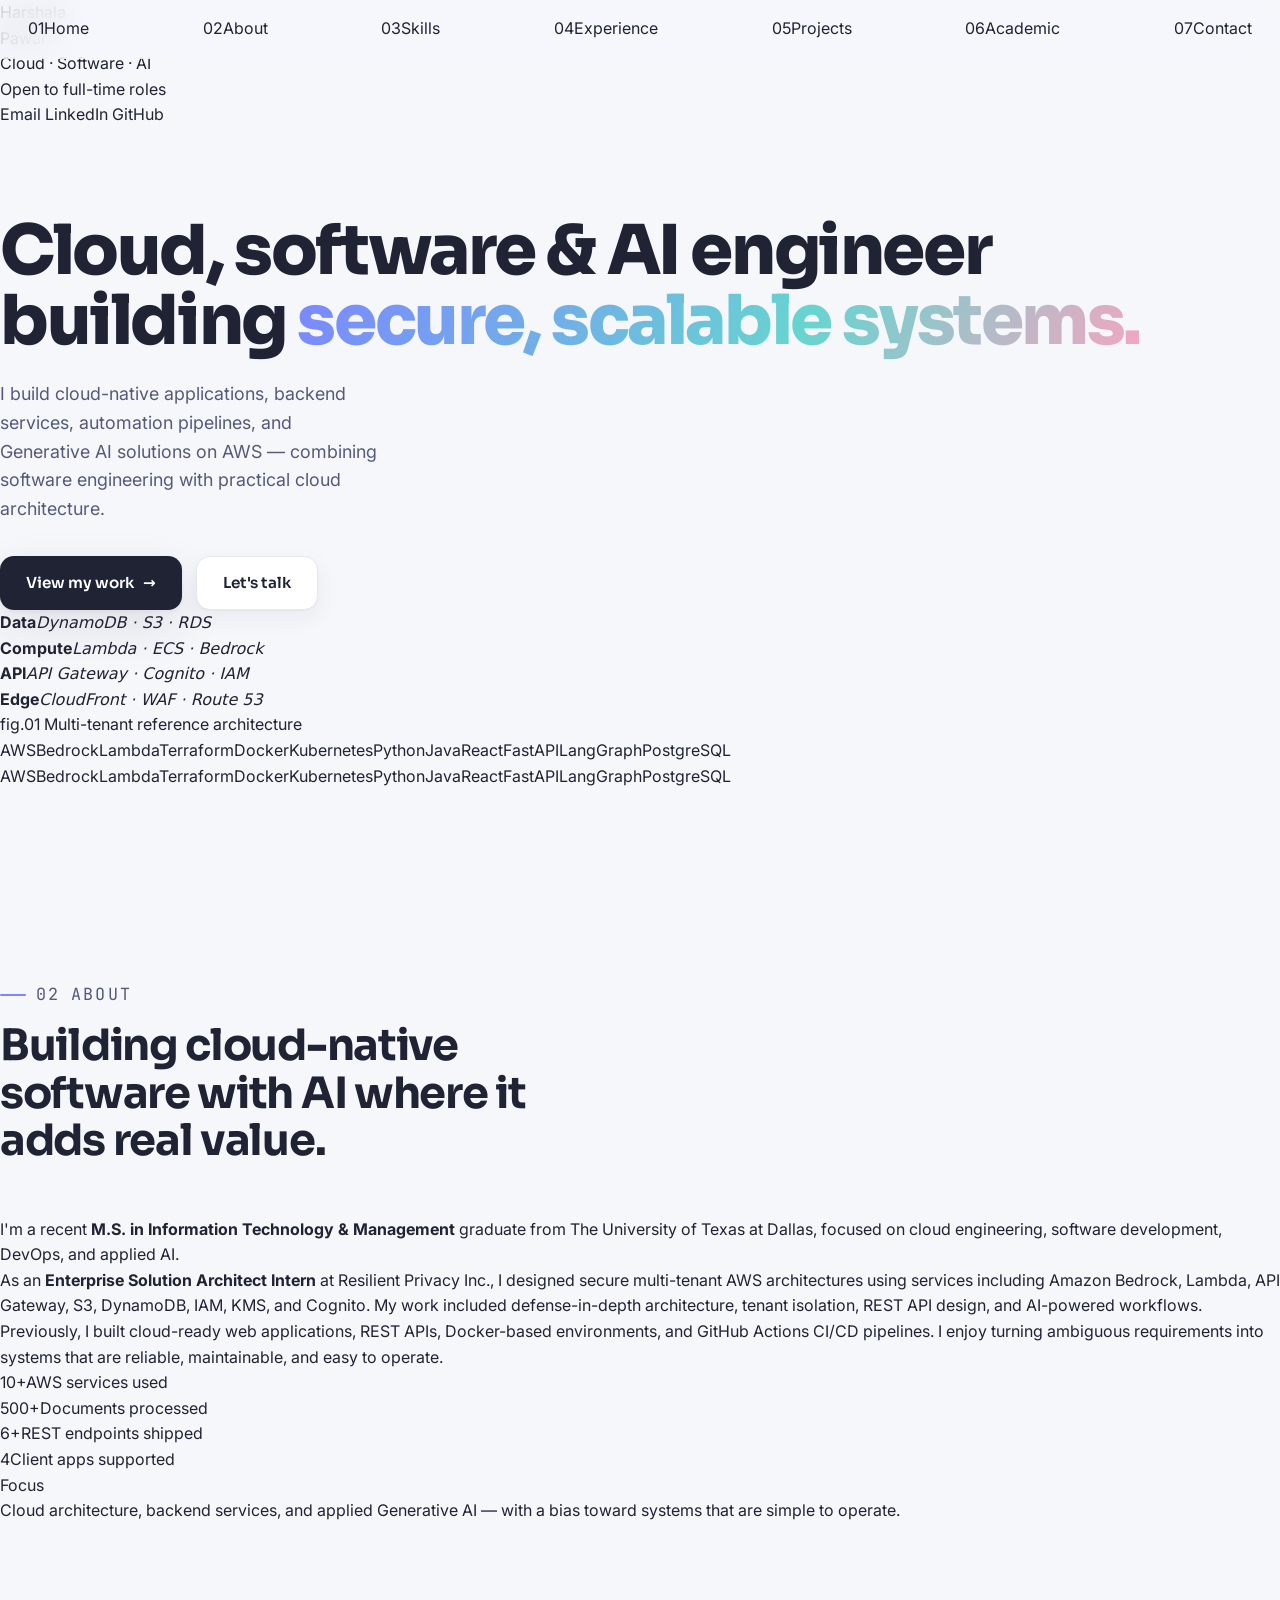
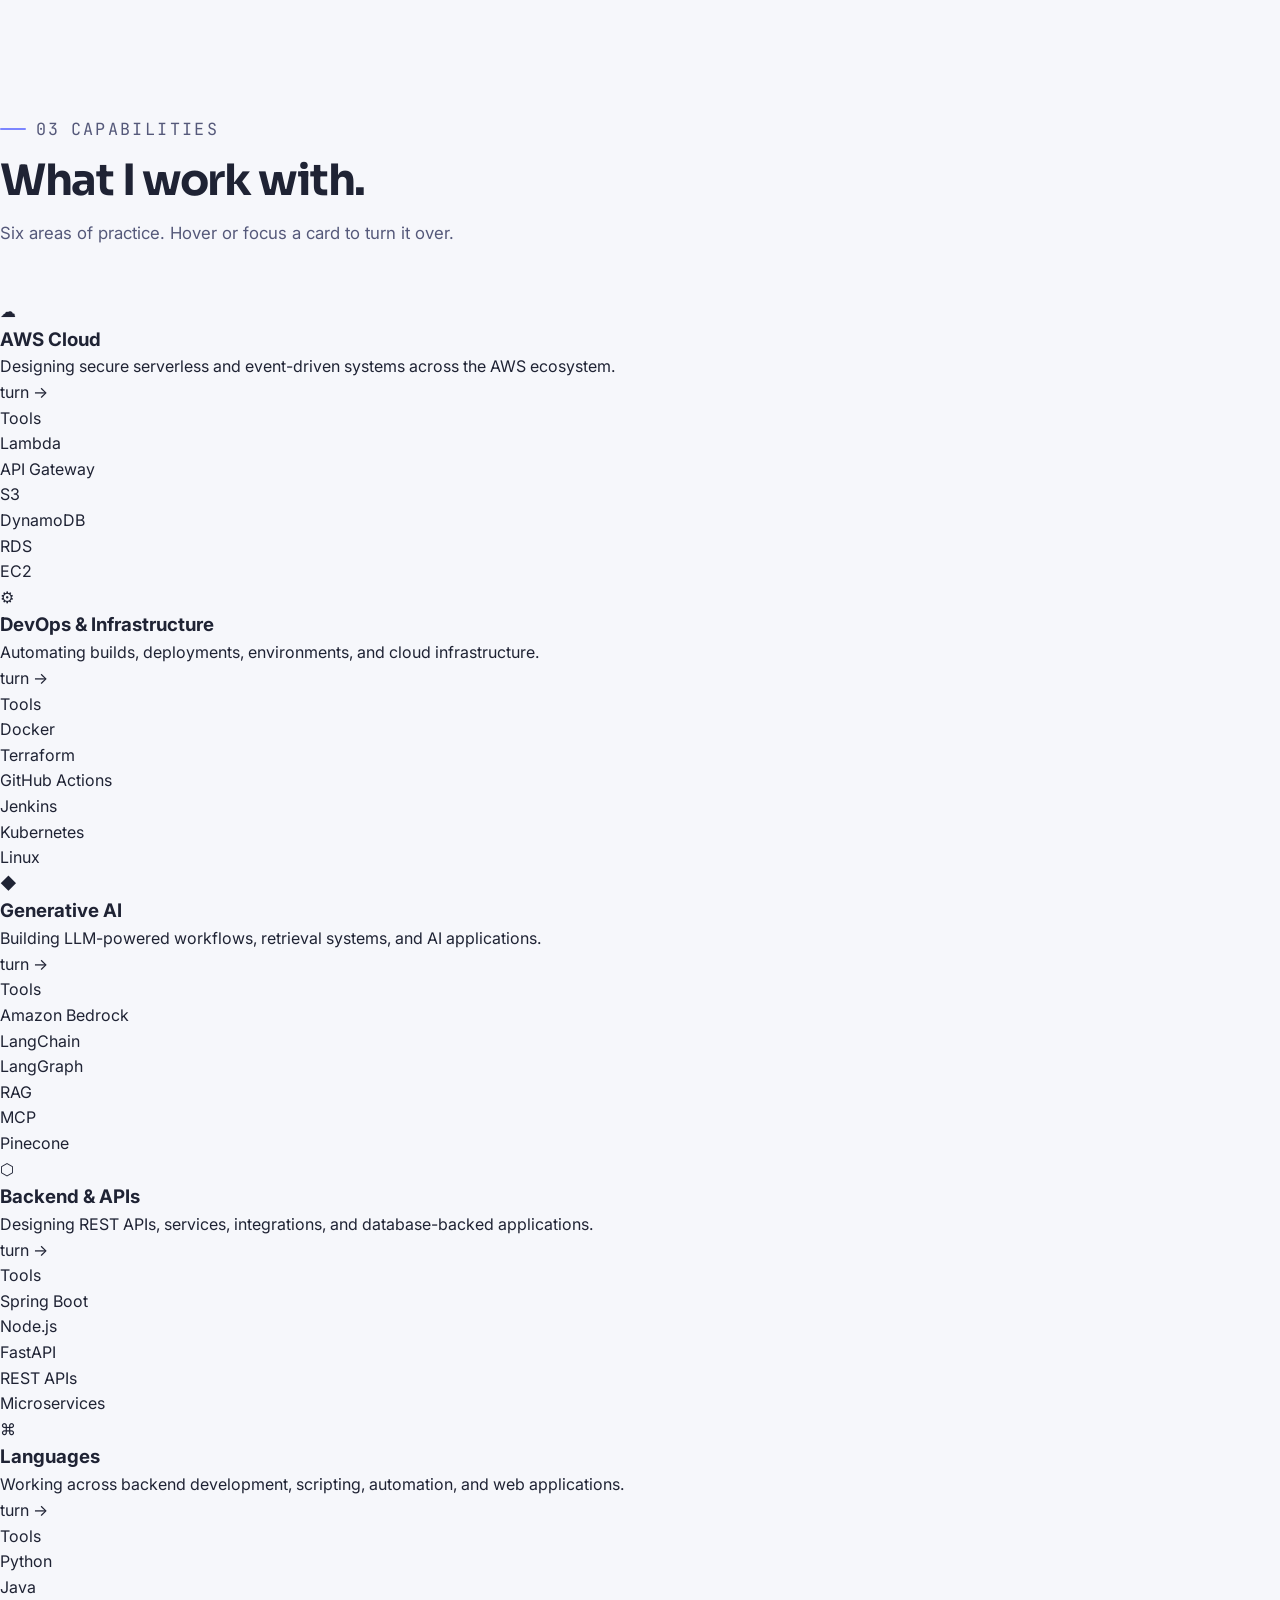
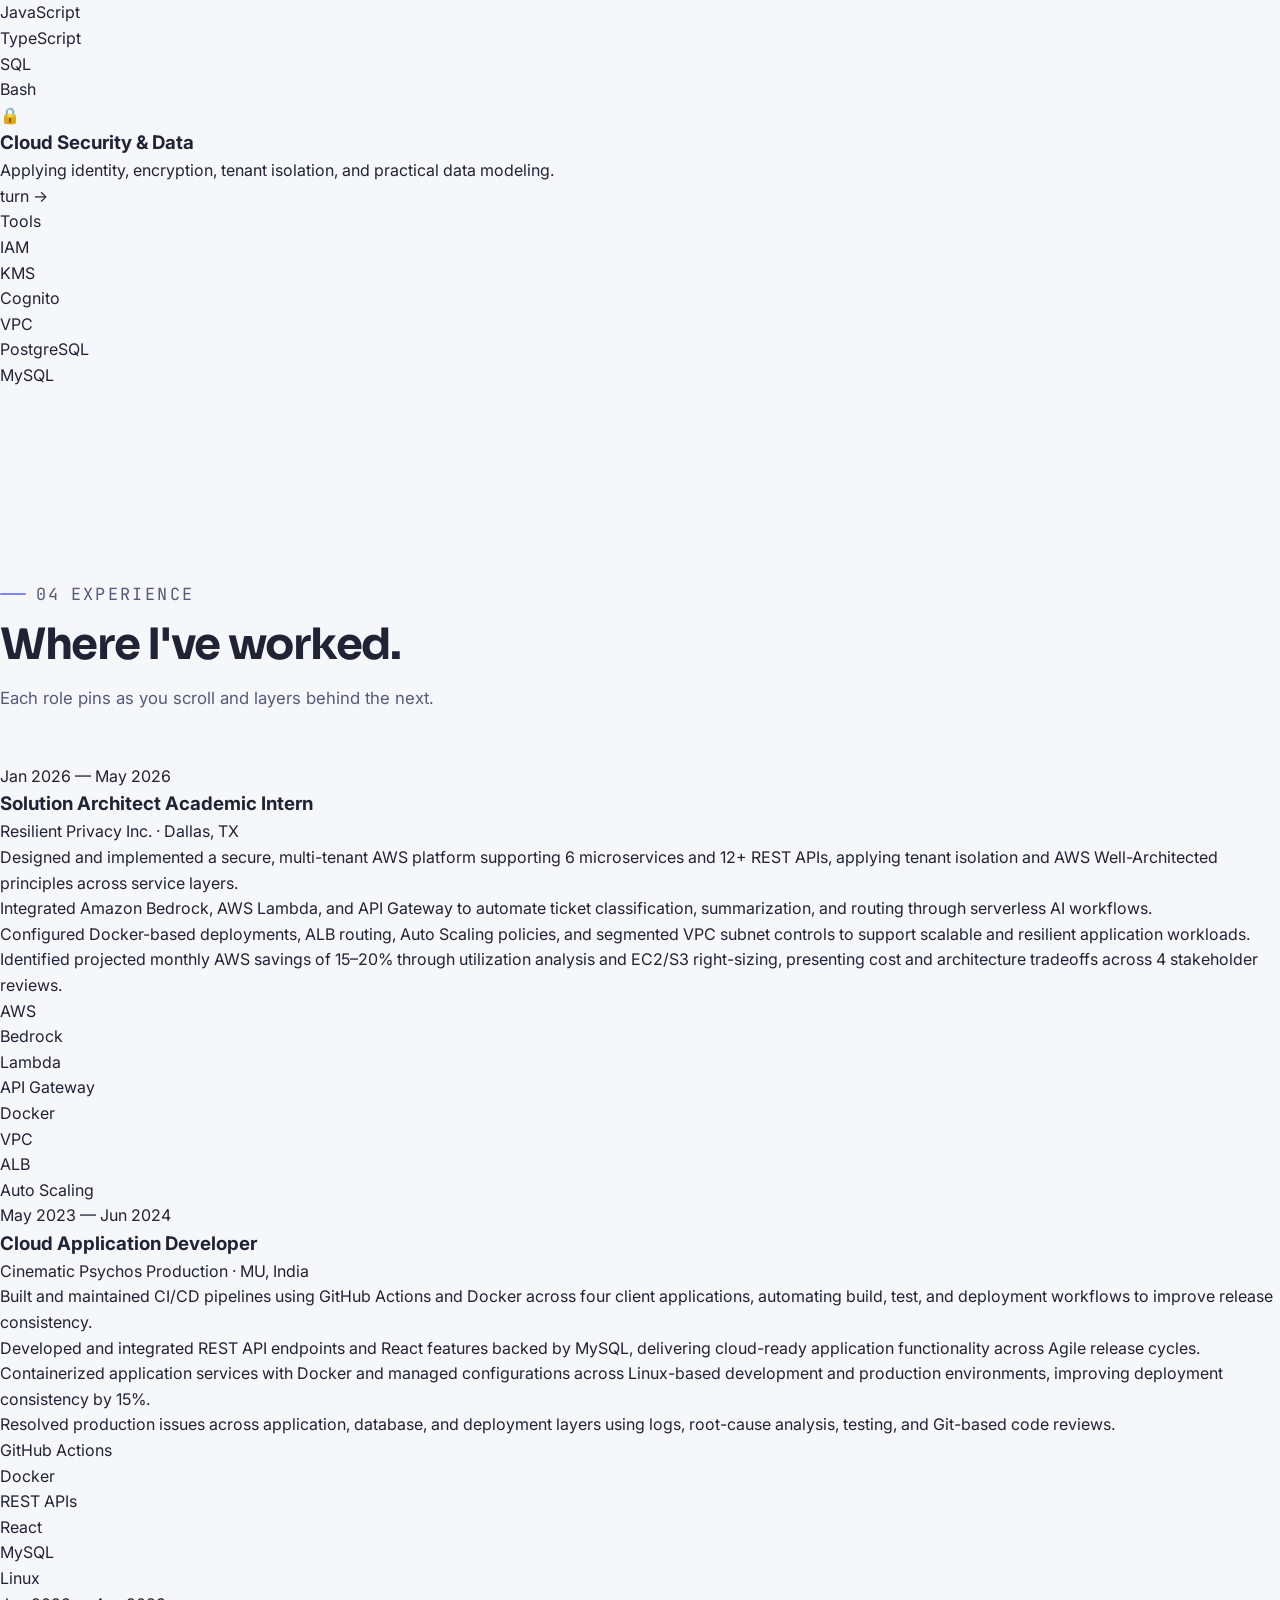
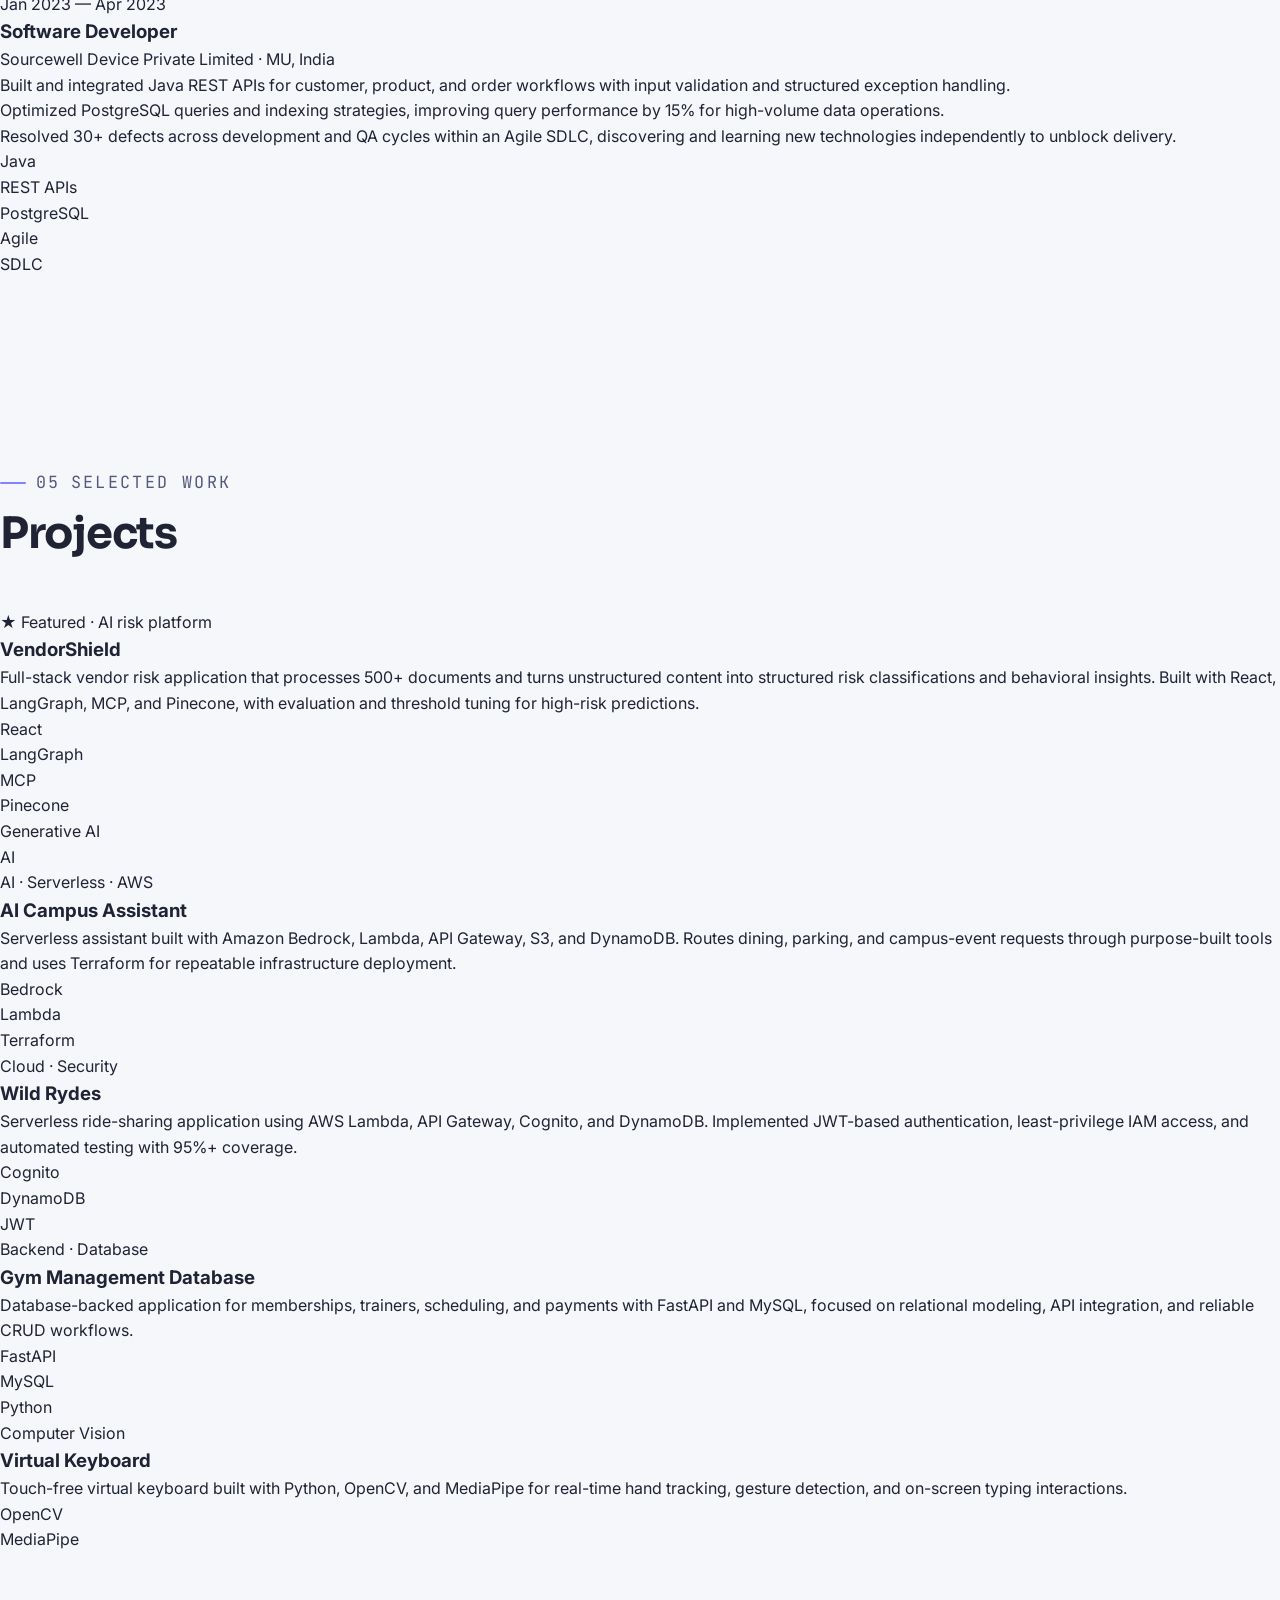
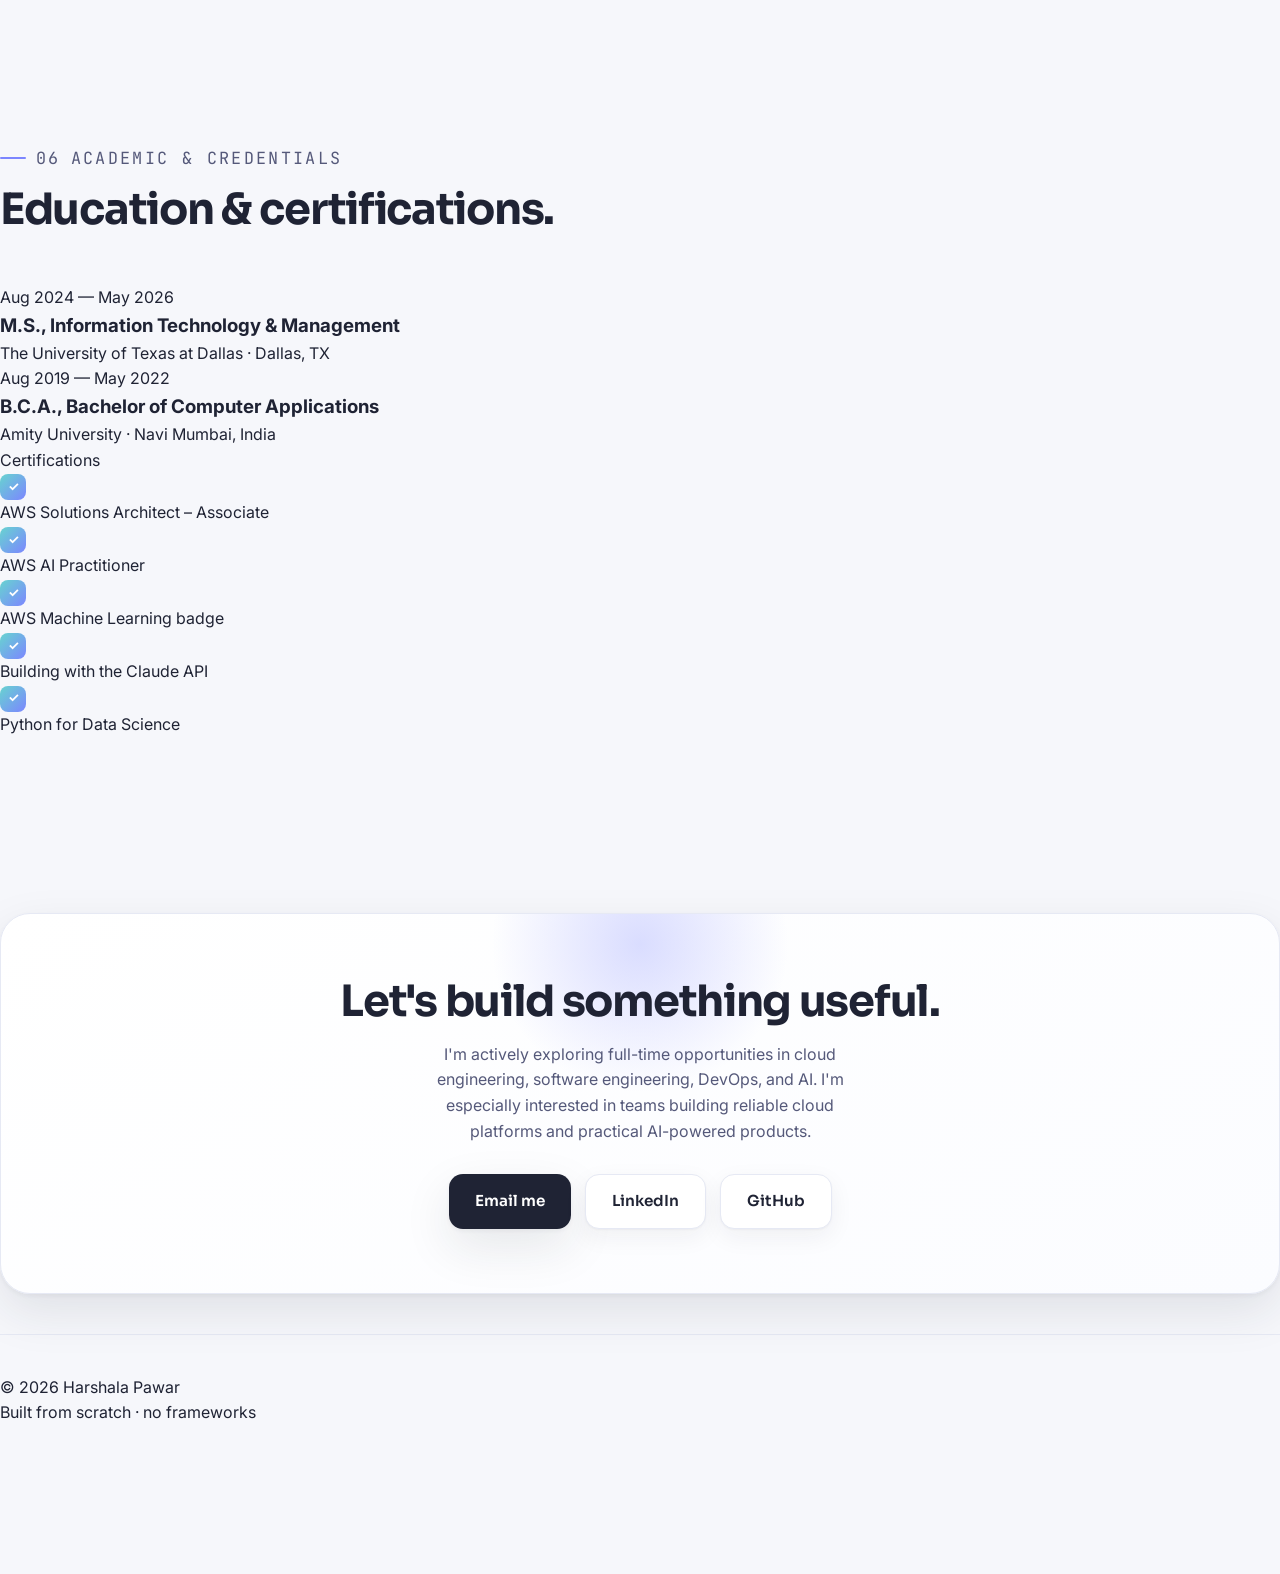
==== commit b2b29e3d: "Update index.html" ====
--- a/index.html
+++ b/index.html
@@ -3,276 +3,381 @@
 <head>
 <meta charset="UTF-8">
 <meta name="viewport" content="width=device-width, initial-scale=1.0">
-<title>Harshala Pawar — Cloud, Software & AI Engineer</title>
+<title>Harshala Pawar — Cloud, Software &amp; AI Engineer</title>
+<meta name="description" content="Cloud, software and AI engineer building secure, scalable systems on AWS. M.S. Information Technology &amp; Management, UT Dallas.">
 <link rel="preconnect" href="https://fonts.googleapis.com">
 <link rel="preconnect" href="https://fonts.gstatic.com" crossorigin>
 <link href="https://fonts.googleapis.com/css2?family=Sora:wght@400;500;600;700;800&family=Inter:wght@400;450;500;600&family=JetBrains+Mono:wght@400;500&display=swap" rel="stylesheet">
 <link rel="stylesheet" href="style.css">
 </head>
 <body>
-<div class="aura"><span></span></div>
-
-<nav id="nav">
-  <div class="brand"><span class="dot"></span>Harshala Pawar</div>
-  <div class="nav-links">
-    <a href="#about">About</a>
-    <a href="#skills">Skills</a>
-    <a href="#work">Projects</a>
-    <a href="#experience">Experience</a>
-    <a href="#education">Academic</a>
-    <a href="#contact" class="nav-cta">Get in touch</a>
-  </div>
-  <button class="menu-btn" onclick="document.querySelector('.nav-links').style.display='flex'">☰</button>
-</nav>
-
-<header>
-  <div class="wrap hero-grid">
-    <div class="hero-copy reveal in">
-      <h1>Cloud, Software &amp; AI engineer building <span class="grad">secure, scalable systems.</span></h1>
+
+<div class="field" aria-hidden="true">
+  <div class="field-grid"></div>
+  <div class="field-glow field-glow-a"></div>
+  <div class="field-glow field-glow-b"></div>
+</div>
+
+<div class="scroll-rail" aria-hidden="true"><span id="scrollBar"></span></div>
+
+<button class="menu-btn" id="menuBtn" aria-label="Toggle navigation" aria-expanded="false" aria-controls="rail">
+  <span></span><span></span>
+</button>
+
+<!-- ============ FIXED IDENTITY RAIL ============ -->
+<aside class="rail" id="rail">
+  <div class="rail-top">
+    <div class="id-card" id="idCard">
+      <div class="id-face">
+        <span class="id-mark" aria-hidden="true"><i></i><i></i><i></i></span>
+        <p class="id-name">Harshala<br>Pawar</p>
+        <p class="id-role">Cloud · Software · AI</p>
+      </div>
+    </div>
+    <p class="rail-status"><span class="pulse" aria-hidden="true"></span>Open to full-time roles</p>
+  </div>
+
+  <nav class="rail-nav" aria-label="Sections">
+    <a href="#home"       data-nav><span class="rail-i">01</span>Home</a>
+    <a href="#about"      data-nav><span class="rail-i">02</span>About</a>
+    <a href="#skills"     data-nav><span class="rail-i">03</span>Skills</a>
+    <a href="#experience" data-nav><span class="rail-i">04</span>Experience</a>
+    <a href="#work"       data-nav><span class="rail-i">05</span>Projects</a>
+    <a href="#education"  data-nav><span class="rail-i">06</span>Academic</a>
+    <a href="#contact"    data-nav><span class="rail-i">07</span>Contact</a>
+  </nav>
+
+  <div class="rail-foot">
+    <a href="mailto:harshala0017@gmail.com">Email</a>
+    <a href="https://www.linkedin.com/in/harshalapawar" target="_blank" rel="noopener">LinkedIn</a>
+    <a href="https://github.com/harshala117" target="_blank" rel="noopener">GitHub</a>
+  </div>
+</aside>
+
+<!-- ============ CONTENT ============ -->
+<main class="flow">
+
+<section id="home" class="hero">
+  <div class="hero-inner">
+    <div class="hero-copy">
+      <h1 class="split" data-split>Cloud, software &amp; AI engineer building <span class="grad">secure, scalable systems.</span></h1>
       <p class="lead">I build cloud-native applications, backend services, automation pipelines, and Generative AI solutions on AWS — combining software engineering with practical cloud architecture.</p>
       <div class="hero-actions">
-        <a href="#work" class="btn btn-primary">View my work →</a>
+        <a href="#work" class="btn btn-primary">View my work<span aria-hidden="true">→</span></a>
         <a href="#contact" class="btn btn-ghost">Let's talk</a>
       </div>
     </div>
 
-    <div class="hero-3d reveal in">
-      <div class="card-3d" id="tiltCard">
-        <div class="float">
-          <div class="avatar-ring">HP</div>
-          <h3>Harshala Pawar</h3>
-          <div class="role">Cloud · Software · AI Engineering</div>
-          <div class="chip-row">
-            <span class="chip">AWS SA – Associate</span>
-            <span class="chip">AWS AI Practitioner</span>
-            <span class="chip">Bedrock</span>
-            <span class="chip">Terraform</span>
-            <span class="chip">Python</span>
-          </div>
-        </div>
-        <div class="badge-float badge-a"><span class="ic">☁️</span>AWS Certified</div>
-        <div class="badge-float badge-b"><span class="ic">🤖</span>GenAI Builder</div>
-      </div>
-    </div>
-  </div>
-</header>
-
+    <div class="hero-visual">
+      <div class="stage auto-orbit" id="stage">
+        <div class="deck" id="deck">
+          <div class="beam" aria-hidden="true"></div>
+          <div class="plane plane-1"><span class="plane-label"><b>Data</b><i>DynamoDB · S3 · RDS</i></span></div>
+          <div class="plane plane-2"><span class="plane-label"><b>Compute</b><i>Lambda · ECS · Bedrock</i></span></div>
+          <div class="plane plane-3"><span class="plane-label"><b>API</b><i>API Gateway · Cognito · IAM</i></span></div>
+          <div class="plane plane-4"><span class="plane-label"><b>Edge</b><i>CloudFront · WAF · Route 53</i></span></div>
+        </div>
+      </div>
+      <p class="stage-cap"><span class="mono">fig.01</span> Multi-tenant reference architecture</p>
+    </div>
+  </div>
+
+  <div class="ticker" aria-hidden="true">
+    <div class="ticker-run">
+      <span>AWS</span><span>Bedrock</span><span>Lambda</span><span>Terraform</span><span>Docker</span><span>Kubernetes</span><span>Python</span><span>Java</span><span>React</span><span>FastAPI</span><span>LangGraph</span><span>PostgreSQL</span>
+      <span>AWS</span><span>Bedrock</span><span>Lambda</span><span>Terraform</span><span>Docker</span><span>Kubernetes</span><span>Python</span><span>Java</span><span>React</span><span>FastAPI</span><span>LangGraph</span><span>PostgreSQL</span>
+    </div>
+  </div>
+</section>
+
+<!-- ---------- ABOUT: bento ---------- -->
 <section id="about">
-  <div class="wrap">
-    <div class="sec-head reveal">
-      <div class="sec-label">About</div>
-      <h2>Building cloud-native software with AI where it adds real value.</h2>
-    </div>
-    <div class="about-grid">
-      <div class="about-text reveal">
-        <p>I'm a recent <strong>M.S. in Information Technology &amp; Management</strong> graduate from The University of Texas at Dallas, focused on cloud engineering, software development, DevOps, and applied AI.</p>
-        <p>As an <strong>Enterprise Solution Architect Intern</strong> at Resilient Privacy Inc., I designed secure multi-tenant AWS architectures using services including Amazon Bedrock, Lambda, API Gateway, S3, DynamoDB, IAM, KMS, and Cognito. My work included defense-in-depth architecture, tenant isolation, REST API design, and AI-powered workflows.</p>
-        <p>Previously, I built cloud-ready web applications, REST APIs, Docker-based environments, and GitHub Actions CI/CD pipelines. I enjoy turning ambiguous requirements into systems that are reliable, maintainable, and easy to operate.</p>
-      </div>
-      <div class="stats reveal">
-        <div class="stat"><div class="num">10+</div><div class="lbl">AWS services used</div></div>
-        <div class="stat"><div class="num">500+</div><div class="lbl">Documents processed</div></div>
-        <div class="stat"><div class="num">6+</div><div class="lbl">REST API endpoints shipped</div></div>
-        <div class="stat"><div class="num">4</div><div class="lbl">Client apps supported</div></div>
-      </div>
-    </div>
-  </div>
-</section>
-
+  <div class="sec-head">
+    <p class="sec-label"><span class="mono">02</span> About</p>
+    <h2>Building cloud-native software with AI where it adds real value.</h2>
+  </div>
+
+  <div class="bento tilt-group">
+    <article class="cell cell-bio tilt">
+      <p>I'm a recent <strong>M.S. in Information Technology &amp; Management</strong> graduate from The University of Texas at Dallas, focused on cloud engineering, software development, DevOps, and applied AI.</p>
+      <p>As an <strong>Enterprise Solution Architect Intern</strong> at Resilient Privacy Inc., I designed secure multi-tenant AWS architectures using services including Amazon Bedrock, Lambda, API Gateway, S3, DynamoDB, IAM, KMS, and Cognito. My work included defense-in-depth architecture, tenant isolation, REST API design, and AI-powered workflows.</p>
+      <p>Previously, I built cloud-ready web applications, REST APIs, Docker-based environments, and GitHub Actions CI/CD pipelines. I enjoy turning ambiguous requirements into systems that are reliable, maintainable, and easy to operate.</p>
+    </article>
+
+    <article class="cell cell-stat tilt"><span class="num" data-count="10">10</span><span class="plus">+</span><span class="lbl">AWS services used</span></article>
+    <article class="cell cell-stat tilt"><span class="num" data-count="500">500</span><span class="plus">+</span><span class="lbl">Documents processed</span></article>
+    <article class="cell cell-stat tilt"><span class="num" data-count="6">6</span><span class="plus">+</span><span class="lbl">REST endpoints shipped</span></article>
+    <article class="cell cell-stat tilt"><span class="num" data-count="4">4</span><span class="lbl">Client apps supported</span></article>
+
+    <article class="cell cell-focus tilt">
+      <p class="cell-k">Focus</p>
+      <p class="cell-v">Cloud architecture, backend services, and applied Generative AI — with a bias toward systems that are simple to operate.</p>
+    </article>
+  </div>
+</section>
+
+<!-- ---------- SKILLS: 3D flip cards ---------- -->
 <section id="skills">
-  <div class="wrap">
-    <div class="sec-head reveal">
-      <div class="sec-label">Capabilities</div>
-      <h2>What I work with.</h2>
-      <p>A toolkit spanning cloud architecture, software engineering, DevOps automation, and Generative AI.</p>
-    </div>
-    <div class="skills-grid">
-      <div class="skill-card reveal">
-        <div class="skill-ic" style="background:#eef0ff">☁️</div>
-        <h4>AWS Cloud</h4>
-        <p>Designing secure serverless and event-driven systems across the AWS ecosystem.</p>
-        <div class="skill-tags"><span>Lambda</span><span>API Gateway</span><span>S3</span><span>DynamoDB</span><span>RDS</span><span>EC2</span></div>
-      </div>
-      <div class="skill-card reveal">
-        <div class="skill-ic" style="background:#e2f7f5">⚙️</div>
-        <h4>DevOps &amp; Infrastructure</h4>
-        <p>Automating builds, deployments, environments, and cloud infrastructure.</p>
-        <div class="skill-tags"><span>Docker</span><span>Terraform</span><span>GitHub Actions</span><span>Jenkins</span><span>Kubernetes</span><span>Linux</span></div>
-      </div>
-      <div class="skill-card reveal">
-        <div class="skill-ic" style="background:#fdeef4">🤖</div>
-        <h4>Generative AI</h4>
-        <p>Building LLM-powered workflows, retrieval systems, and AI applications.</p>
-        <div class="skill-tags"><span>Amazon Bedrock</span><span>LangChain</span><span>LangGraph</span><span>RAG</span><span>MCP</span><span>Pinecone</span></div>
-      </div>
-      <div class="skill-card reveal">
-        <div class="skill-ic" style="background:#eef0ff">🧩</div>
-        <h4>Backend &amp; APIs</h4>
-        <p>Designing REST APIs, services, integrations, and database-backed applications.</p>
-        <div class="skill-tags"><span>Spring Boot</span><span>Node.js</span><span>FastAPI</span><span>REST APIs</span><span>Microservices</span></div>
-      </div>
-      <div class="skill-card reveal">
-        <div class="skill-ic" style="background:#fff3e0">💻</div>
-        <h4>Languages</h4>
-        <p>Working across backend development, scripting, automation, and web applications.</p>
-        <div class="skill-tags"><span>Python</span><span>Java</span><span>JavaScript</span><span>TypeScript</span><span>SQL</span><span>Bash</span></div>
-      </div>
-      <div class="skill-card reveal">
-        <div class="skill-ic" style="background:#e2f7f5">🔐</div>
-        <h4>Cloud Security &amp; Data</h4>
-        <p>Applying identity, encryption, tenant isolation, and practical data modeling.</p>
-        <div class="skill-tags"><span>IAM</span><span>KMS</span><span>Cognito</span><span>VPC</span><span>PostgreSQL</span><span>MySQL</span></div>
-      </div>
-    </div>
-  </div>
-</section>
-
+  <div class="sec-head">
+    <p class="sec-label"><span class="mono">03</span> Capabilities</p>
+    <h2>What I work with.</h2>
+    <p class="sec-sub">Six areas of practice. Hover or focus a card to turn it over.</p>
+  </div>
+
+  <div class="flip-grid">
+    <div class="flip" tabindex="0">
+      <div class="flip-in">
+        <div class="flip-front">
+          <span class="flip-ic ic-blue" aria-hidden="true">☁</span>
+          <h3>AWS Cloud</h3>
+          <p>Designing secure serverless and event-driven systems across the AWS ecosystem.</p>
+          <span class="flip-hint" aria-hidden="true">turn →</span>
+        </div>
+        <div class="flip-back">
+          <p class="flip-k">Tools</p>
+          <ul class="tags"><li>Lambda</li><li>API Gateway</li><li>S3</li><li>DynamoDB</li><li>RDS</li><li>EC2</li></ul>
+        </div>
+      </div>
+    </div>
+
+    <div class="flip" tabindex="0">
+      <div class="flip-in">
+        <div class="flip-front">
+          <span class="flip-ic ic-sand" aria-hidden="true">⚙</span>
+          <h3>DevOps &amp; Infrastructure</h3>
+          <p>Automating builds, deployments, environments, and cloud infrastructure.</p>
+          <span class="flip-hint" aria-hidden="true">turn →</span>
+        </div>
+        <div class="flip-back">
+          <p class="flip-k">Tools</p>
+          <ul class="tags"><li>Docker</li><li>Terraform</li><li>GitHub Actions</li><li>Jenkins</li><li>Kubernetes</li><li>Linux</li></ul>
+        </div>
+      </div>
+    </div>
+
+    <div class="flip" tabindex="0">
+      <div class="flip-in">
+        <div class="flip-front">
+          <span class="flip-ic ic-navy" aria-hidden="true">◆</span>
+          <h3>Generative AI</h3>
+          <p>Building LLM-powered workflows, retrieval systems, and AI applications.</p>
+          <span class="flip-hint" aria-hidden="true">turn →</span>
+        </div>
+        <div class="flip-back">
+          <p class="flip-k">Tools</p>
+          <ul class="tags"><li>Amazon Bedrock</li><li>LangChain</li><li>LangGraph</li><li>RAG</li><li>MCP</li><li>Pinecone</li></ul>
+        </div>
+      </div>
+    </div>
+
+    <div class="flip" tabindex="0">
+      <div class="flip-in">
+        <div class="flip-front">
+          <span class="flip-ic ic-sky" aria-hidden="true">⬡</span>
+          <h3>Backend &amp; APIs</h3>
+          <p>Designing REST APIs, services, integrations, and database-backed applications.</p>
+          <span class="flip-hint" aria-hidden="true">turn →</span>
+        </div>
+        <div class="flip-back">
+          <p class="flip-k">Tools</p>
+          <ul class="tags"><li>Spring Boot</li><li>Node.js</li><li>FastAPI</li><li>REST APIs</li><li>Microservices</li></ul>
+        </div>
+      </div>
+    </div>
+
+    <div class="flip" tabindex="0">
+      <div class="flip-in">
+        <div class="flip-front">
+          <span class="flip-ic ic-sand" aria-hidden="true">⌘</span>
+          <h3>Languages</h3>
+          <p>Working across backend development, scripting, automation, and web applications.</p>
+          <span class="flip-hint" aria-hidden="true">turn →</span>
+        </div>
+        <div class="flip-back">
+          <p class="flip-k">Tools</p>
+          <ul class="tags"><li>Python</li><li>Java</li><li>JavaScript</li><li>TypeScript</li><li>SQL</li><li>Bash</li></ul>
+        </div>
+      </div>
+    </div>
+
+    <div class="flip" tabindex="0">
+      <div class="flip-in">
+        <div class="flip-front">
+          <span class="flip-ic ic-blue" aria-hidden="true">🔒</span>
+          <h3>Cloud Security &amp; Data</h3>
+          <p>Applying identity, encryption, tenant isolation, and practical data modeling.</p>
+          <span class="flip-hint" aria-hidden="true">turn →</span>
+        </div>
+        <div class="flip-back">
+          <p class="flip-k">Tools</p>
+          <ul class="tags"><li>IAM</li><li>KMS</li><li>Cognito</li><li>VPC</li><li>PostgreSQL</li><li>MySQL</li></ul>
+        </div>
+      </div>
+    </div>
+  </div>
+</section>
+
+<!-- ---------- EXPERIENCE: scroll-driven 3D stack ---------- -->
+<section id="experience">
+  <div class="sec-head">
+    <p class="sec-label"><span class="mono">04</span> Experience</p>
+    <h2>Where I've worked.</h2>
+    <p class="sec-sub">Each role pins as you scroll and layers behind the next.</p>
+  </div>
+
+  <div class="stack" id="stack">
+    <article class="stack-card" style="--i:0">
+      <div class="stack-head">
+        <p class="stack-when"><span class="mono">Jan 2026 — May 2026</span></p>
+        <h3>Solution Architect Academic Intern</h3>
+        <p class="stack-org">Resilient Privacy Inc. · Dallas, TX</p>
+      </div>
+      <ul class="points">
+        <li>Designed and implemented a secure, multi-tenant AWS platform supporting 6 microservices and 12+ REST APIs, applying tenant isolation and AWS Well-Architected principles across service layers.</li>
+        <li>Integrated Amazon Bedrock, AWS Lambda, and API Gateway to automate ticket classification, summarization, and routing through serverless AI workflows.</li>
+        <li>Configured Docker-based deployments, ALB routing, Auto Scaling policies, and segmented VPC subnet controls to support scalable and resilient application workloads.</li>
+        <li>Identified projected monthly AWS savings of 15–20% through utilization analysis and EC2/S3 right-sizing, presenting cost and architecture tradeoffs across 4 stakeholder reviews.</li>
+      </ul>
+      <ul class="tags"><li>AWS</li><li>Bedrock</li><li>Lambda</li><li>API Gateway</li><li>Docker</li><li>VPC</li><li>ALB</li><li>Auto Scaling</li></ul>
+    </article>
+
+    <article class="stack-card" style="--i:1">
+      <div class="stack-head">
+        <p class="stack-when"><span class="mono">May 2023 — Jun 2024</span></p>
+        <h3>Cloud Application Developer</h3>
+        <p class="stack-org">Cinematic Psychos Production · MU, India</p>
+      </div>
+      <ul class="points">
+        <li>Built and maintained CI/CD pipelines using GitHub Actions and Docker across four client applications, automating build, test, and deployment workflows to improve release consistency.</li>
+        <li>Developed and integrated REST API endpoints and React features backed by MySQL, delivering cloud-ready application functionality across Agile release cycles.</li>
+        <li>Containerized application services with Docker and managed configurations across Linux-based development and production environments, improving deployment consistency by 15%.</li>
+        <li>Resolved production issues across application, database, and deployment layers using logs, root-cause analysis, testing, and Git-based code reviews.</li>
+      </ul>
+      <ul class="tags"><li>GitHub Actions</li><li>Docker</li><li>REST APIs</li><li>React</li><li>MySQL</li><li>Linux</li></ul>
+    </article>
+
+    <article class="stack-card" style="--i:2">
+      <div class="stack-head">
+        <p class="stack-when"><span class="mono">Jan 2023 — Apr 2023</span></p>
+        <h3>Software Developer</h3>
+        <p class="stack-org">Sourcewell Device Private Limited · MU, India</p>
+      </div>
+      <ul class="points">
+        <li>Built and integrated Java REST APIs for customer, product, and order workflows with input validation and structured exception handling.</li>
+        <li>Optimized PostgreSQL queries and indexing strategies, improving query performance by 15% for high-volume data operations.</li>
+        <li>Resolved 30+ defects across development and QA cycles within an Agile SDLC, discovering and learning new technologies independently to unblock delivery.</li>
+      </ul>
+      <ul class="tags"><li>Java</li><li>REST APIs</li><li>PostgreSQL</li><li>Agile</li><li>SDLC</li></ul>
+    </article>
+  </div>
+</section>
+
+<!-- ---------- PROJECTS: bento ---------- -->
 <section id="work">
-  <div class="wrap">
-    <div class="sec-head reveal">
-      <div class="sec-label">Selected work</div>
-      <h2>Projects</h2>
-    </div>
-    <div class="proj-grid">
-      <div class="proj reveal">
-        <div class="proj-top g1"><span class="mono">★ Featured · AI Risk Platform</span></div>
-        <div class="proj-body">
-          <h4>VendorShield — AI-Powered Vendor Risk Platform</h4>
-          <p>Full-stack vendor risk application that processes 500+ documents and turns unstructured content into structured risk classifications and behavioral insights. Built with React, LangGraph, MCP, and Pinecone, with evaluation and threshold tuning for high-risk predictions.</p>
-          <div class="proj-tags"><span>React</span><span>LangGraph</span><span>MCP</span><span>Pinecone</span><span>Generative AI</span></div>
-        </div>
-      </div>
-      <div class="proj reveal">
-        <div class="proj-top g2"><span class="mono">AI · Serverless · AWS</span></div>
-        <div class="proj-body">
-          <h4>AI Campus Assistant</h4>
-          <p>Serverless assistant built with Amazon Bedrock, Lambda, API Gateway, S3, and DynamoDB. Routes dining, parking, and campus-event requests through purpose-built tools and uses Terraform for repeatable infrastructure deployment.</p>
-          <div class="proj-tags"><span>Bedrock</span><span>Lambda</span><span>API Gateway</span><span>DynamoDB</span><span>Terraform</span></div>
-        </div>
-      </div>
-      <div class="proj reveal">
-        <div class="proj-top g3"><span class="mono">Cloud · Security · Serverless</span></div>
-        <div class="proj-body">
-          <h4>Wild Rydes — Serverless Ride Sharing</h4>
-          <p>Serverless ride-sharing application using AWS Lambda, API Gateway, Cognito, and DynamoDB. Implemented JWT-based authentication, least-privilege IAM access, and automated testing with 95%+ coverage.</p>
-          <div class="proj-tags"><span>Lambda</span><span>API Gateway</span><span>Cognito</span><span>DynamoDB</span><span>JWT</span></div>
-        </div>
-      </div>
-      <div class="proj reveal">
-        <div class="proj-top g4"><span class="mono">Backend · Database</span></div>
-        <div class="proj-body">
-          <h4>Gym Management Database</h4>
-          <p>Database-backed application for memberships, trainers, scheduling, and payments with FastAPI and MySQL, focused on relational modeling, API integration, and reliable CRUD workflows.</p>
-          <div class="proj-tags"><span>FastAPI</span><span>MySQL</span><span>Python</span><span>Database Design</span></div>
-        </div>
-      </div>
-      <div class="proj reveal">
-        <div class="proj-top g1"><span class="mono">Computer Vision · Python</span></div>
-        <div class="proj-body">
-          <h4>Virtual Keyboard using Computer Vision</h4>
-          <p>Touch-free virtual keyboard built with Python, OpenCV, and MediaPipe for real-time hand tracking, gesture detection, and on-screen typing interactions.</p>
-          <div class="proj-tags"><span>Python</span><span>OpenCV</span><span>MediaPipe</span><span>Computer Vision</span></div>
-        </div>
-      </div>
-    </div>
-  </div>
-</section>
-
-<section id="experience">
-  <div class="wrap">
-    <div class="sec-head reveal">
-      <div class="sec-label">Experience</div>
-      <h2>Where I've worked.</h2>
-    </div>
-    <div class="timeline">
-      <div class="tl-item reveal">
-        <div class="tl-when">January 2026 — May 2026</div>
-        <h4>Solution Architect Academic Intern</h4>
-        <div class="tl-org">Resilient Privacy Inc. · Dallas</div>
-        <p>• Designed and implemented a secure, multi-tenant AWS platform supporting 6 microservices and 12+ REST APIs, applying tenant isolation and AWS Well-Architected principles across service layers.</p>
-        <p>• Integrated Amazon Bedrock, AWS Lambda, and API Gateway to automate ticket classification, summarization, and routing through serverless AI workflows.</p>
-        <p>• Configured Docker-based deployments, ALB routing, Auto Scaling policies, and segmented VPC subnet controls to support scalable and resilient application workloads.</p>
-        <p>• Identified projected monthly AWS savings of 15–20% through utilization analysis and EC2/S3 right-sizing, presenting cost and architecture tradeoffs across 4 stakeholder reviews.</p>
-        <div class="proj-tags"><span>AWS</span><span>Bedrock</span><span>Lambda</span><span>API Gateway</span><span>Docker</span><span>VPC</span><span>ALB</span><span>Auto Scaling</span></div>
-      </div>
-      <div class="tl-item reveal">
-        <div class="tl-when">May 2023 — June 2024</div>
-        <h4>Cloud Application Developer</h4>
-        <div class="tl-org">Cinematic Psychos Production · MU, India</div>
-        <p>• Built and maintained CI/CD pipelines using GitHub Actions and Docker across four client applications, automating build, test, and deployment workflows to improve release consistency.</p>
-        <p>• Developed and integrated REST API endpoints and React features backed by MySQL, delivering cloud-ready application functionality across Agile release cycles.</p>
-        <p>• Containerized application services with Docker and managed configurations across Linux-based development and production environments, improving deployment consistency by 15%.</p>
-        <p>• Resolved production issues across application, database, and deployment layers using logs, root-cause analysis, testing, and Git-based code reviews.</p>
-        <div class="proj-tags"><span>GitHub Actions</span><span>Docker</span><span>REST APIs</span><span>React</span><span>MySQL</span><span>Linux</span></div>
-      </div>
-      <div class="tl-item reveal">
-        <div class="tl-when">January 2023 — April 2023</div>
-        <h4>Software Developer</h4>
-        <div class="tl-org">Sourcewell Device Private Limited · MU, India</div>
-        <p>• Built and integrated Java REST APIs for customer, product, and order workflows with input validation and structured exception handling.</p>
-        <p>• Optimized PostgreSQL queries and indexing strategies, improving query performance by 15% for high-volume data operations.</p>
-        <p>• Resolved 30+ defects across development and QA cycles within an Agile SDLC, discovering and learning new technologies independently to unblock delivery.</p>
-        <div class="proj-tags"><span>Java</span><span>REST APIs</span><span>PostgreSQL</span><span>Agile</span><span>SDLC</span></div>
-      </div>
-    </div>
-  </div>
-</section>
-
+  <div class="sec-head">
+    <p class="sec-label"><span class="mono">05</span> Selected work</p>
+    <h2>Projects</h2>
+  </div>
+
+  <div class="bento bento-work tilt-group">
+    <article class="cell cell-hero tilt">
+      <div class="hero-proj-copy">
+        <p class="cell-k"><span class="star" aria-hidden="true">★</span> Featured · AI risk platform</p>
+        <h3>VendorShield</h3>
+        <p>Full-stack vendor risk application that processes 500+ documents and turns unstructured content into structured risk classifications and behavioral insights. Built with React, LangGraph, MCP, and Pinecone, with evaluation and threshold tuning for high-risk predictions.</p>
+        <ul class="tags"><li>React</li><li>LangGraph</li><li>MCP</li><li>Pinecone</li><li>Generative AI</li></ul>
+      </div>
+      <div class="orbit-wrap" aria-hidden="true">
+        <div class="orbit">
+          <span class="orbit-core">AI</span>
+          <span class="orbit-ring orbit-ring-1"></span>
+          <span class="orbit-ring orbit-ring-2"></span>
+          <span class="orbit-ring orbit-ring-3"></span>
+        </div>
+      </div>
+    </article>
+
+    <article class="cell cell-proj tilt">
+      <p class="cell-k">AI · Serverless · AWS</p>
+      <h3>AI Campus Assistant</h3>
+      <p>Serverless assistant built with Amazon Bedrock, Lambda, API Gateway, S3, and DynamoDB. Routes dining, parking, and campus-event requests through purpose-built tools and uses Terraform for repeatable infrastructure deployment.</p>
+      <ul class="tags"><li>Bedrock</li><li>Lambda</li><li>Terraform</li></ul>
+    </article>
+
+    <article class="cell cell-proj tilt">
+      <p class="cell-k">Cloud · Security</p>
+      <h3>Wild Rydes</h3>
+      <p>Serverless ride-sharing application using AWS Lambda, API Gateway, Cognito, and DynamoDB. Implemented JWT-based authentication, least-privilege IAM access, and automated testing with 95%+ coverage.</p>
+      <ul class="tags"><li>Cognito</li><li>DynamoDB</li><li>JWT</li></ul>
+    </article>
+
+    <article class="cell cell-proj tilt">
+      <p class="cell-k">Backend · Database</p>
+      <h3>Gym Management Database</h3>
+      <p>Database-backed application for memberships, trainers, scheduling, and payments with FastAPI and MySQL, focused on relational modeling, API integration, and reliable CRUD workflows.</p>
+      <ul class="tags"><li>FastAPI</li><li>MySQL</li><li>Python</li></ul>
+    </article>
+
+    <article class="cell cell-proj tilt">
+      <p class="cell-k">Computer Vision</p>
+      <h3>Virtual Keyboard</h3>
+      <p>Touch-free virtual keyboard built with Python, OpenCV, and MediaPipe for real-time hand tracking, gesture detection, and on-screen typing interactions.</p>
+      <ul class="tags"><li>OpenCV</li><li>MediaPipe</li></ul>
+    </article>
+  </div>
+</section>
+
+<!-- ---------- EDUCATION ---------- -->
 <section id="education">
-  <div class="wrap">
-    <div class="sec-head reveal">
-      <div class="sec-label">Academic &amp; Credentials</div>
-      <h2>Education &amp; certifications.</h2>
-    </div>
-    <div class="edu-grid">
-      <div class="edu-col reveal">
-        <div class="edu-card">
-          <div class="edu-when">Aug 2024 — May 2026</div>
-          <h4>M.S., Information Technology &amp; Management</h4>
-          <div class="edu-org">The University of Texas at Dallas · Dallas, TX</div>
-        </div>
-        <div class="edu-card">
-          <div class="edu-when">Aug 2019 — May 2022</div>
-          <h4>B.C.A., Bachelor of Computer Applications</h4>
-          <div class="edu-org">Amity University · Navi Mumbai, India</div>
-        </div>
-      </div>
-      <div class="cert-col reveal">
-        <div class="cert-item"><span class="cert-ic">✓</span>AWS Solutions Architect – Associate</div>
-        <div class="cert-item"><span class="cert-ic">✓</span>AWS AI Practitioner</div>
-        <div class="cert-item"><span class="cert-ic">✓</span>AWS Machine Learning badge</div>
-        <div class="cert-item"><span class="cert-ic">✓</span>Building with the Claude API</div>
-        <div class="cert-item"><span class="cert-ic">✓</span>Python for Data Science</div>
-      </div>
-    </div>
-  </div>
-</section>
-
+  <div class="sec-head">
+    <p class="sec-label"><span class="mono">06</span> Academic &amp; credentials</p>
+    <h2>Education &amp; certifications.</h2>
+  </div>
+
+  <div class="bento bento-edu tilt-group">
+    <article class="cell cell-edu tilt">
+      <p class="cell-k">Aug 2024 — May 2026</p>
+      <h3>M.S., Information Technology &amp; Management</h3>
+      <p class="cell-org">The University of Texas at Dallas · Dallas, TX</p>
+    </article>
+    <article class="cell cell-edu tilt">
+      <p class="cell-k">Aug 2019 — May 2022</p>
+      <h3>B.C.A., Bachelor of Computer Applications</h3>
+      <p class="cell-org">Amity University · Navi Mumbai, India</p>
+    </article>
+    <article class="cell cell-certs tilt">
+      <p class="cell-k">Certifications</p>
+      <ul class="cert-list">
+        <li><span class="cert-ic" aria-hidden="true">✓</span>AWS Solutions Architect – Associate</li>
+        <li><span class="cert-ic" aria-hidden="true">✓</span>AWS AI Practitioner</li>
+        <li><span class="cert-ic" aria-hidden="true">✓</span>AWS Machine Learning badge</li>
+        <li><span class="cert-ic" aria-hidden="true">✓</span>Building with the Claude API</li>
+        <li><span class="cert-ic" aria-hidden="true">✓</span>Python for Data Science</li>
+      </ul>
+    </article>
+  </div>
+</section>
+
+<!-- ---------- CONTACT ---------- -->
 <section id="contact">
-  <div class="wrap">
-    <div class="contact-card reveal">
-      <h2>Let's build something useful.</h2>
-      <p>I'm actively exploring full-time opportunities in cloud engineering, software engineering, DevOps, and AI. I'm especially interested in teams building reliable cloud platforms and practical AI-powered products.</p>
-      <div class="contact-actions">
-        <a href="mailto:harshala0017@gmail.com" class="btn btn-primary">✉ Email me</a>
-        <a href="https://www.linkedin.com/in/harshalapawar" class="btn btn-ghost">LinkedIn</a>
-        <a href="https://github.com/harshala117" class="btn btn-ghost">GitHub</a>
-      </div>
-    </div>
-  </div>
-</section>
-
-<footer>
-  <div class="wrap foot-in">
-    <div>© 2026 Harshala Pawar · Built with care.</div>
-    <div class="foot-links">
-      <a href="#about">About</a>
-      <a href="#work">Projects</a>
-      <a href="#contact">Contact</a>
-    </div>
-  </div>
-</footer>
+  <div class="contact-card tilt">
+    <h2>Let's build something useful.</h2>
+    <p>I'm actively exploring full-time opportunities in cloud engineering, software engineering, DevOps, and AI. I'm especially interested in teams building reliable cloud platforms and practical AI-powered products.</p>
+    <div class="contact-actions">
+      <a href="mailto:harshala0017@gmail.com" class="btn btn-primary">Email me</a>
+      <a href="https://www.linkedin.com/in/harshalapawar" class="btn btn-ghost" target="_blank" rel="noopener">LinkedIn</a>
+      <a href="https://github.com/harshala117" class="btn btn-ghost" target="_blank" rel="noopener">GitHub</a>
+    </div>
+  </div>
+
+  <footer>
+    <p>© 2026 Harshala Pawar</p>
+    <p class="mono">Built from scratch · no frameworks</p>
+  </footer>
+</section>
+
+</main>
 
 <script src="script.js"></script>
 </body>
-</html>+</html>
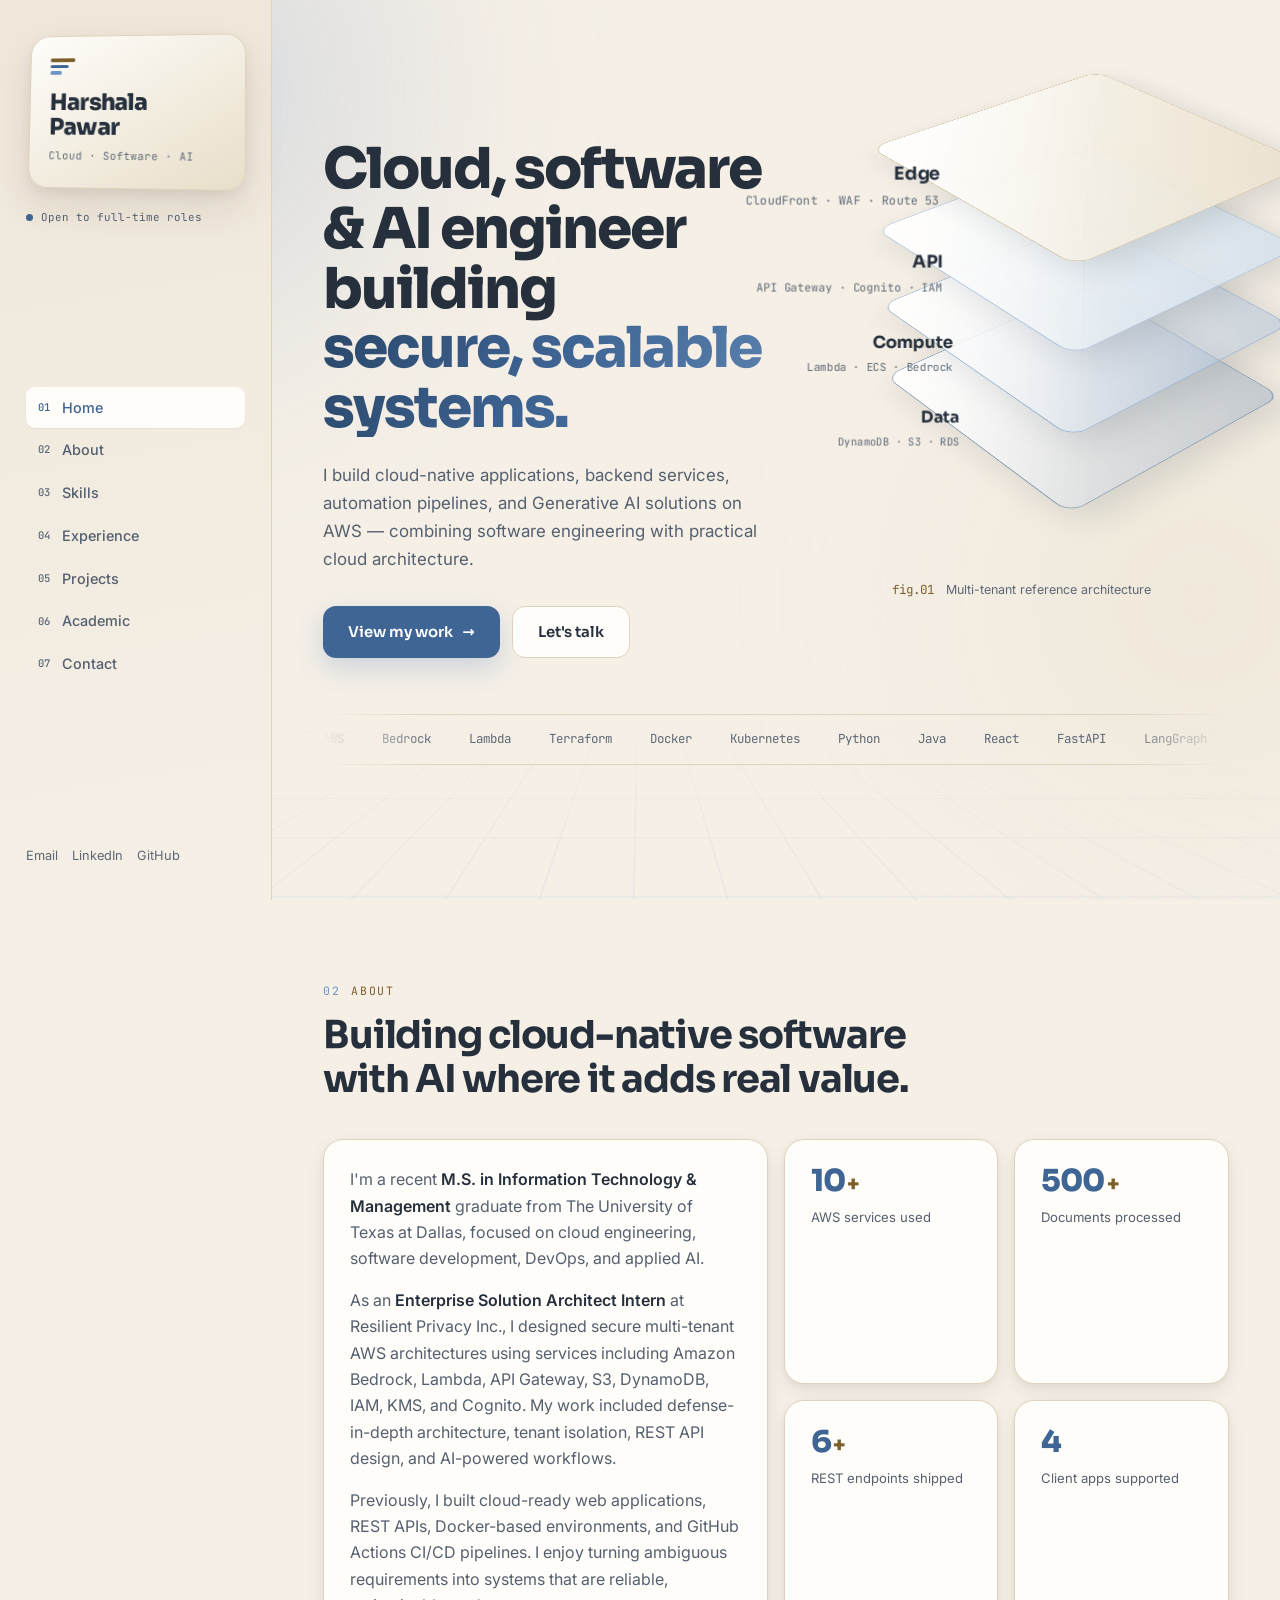
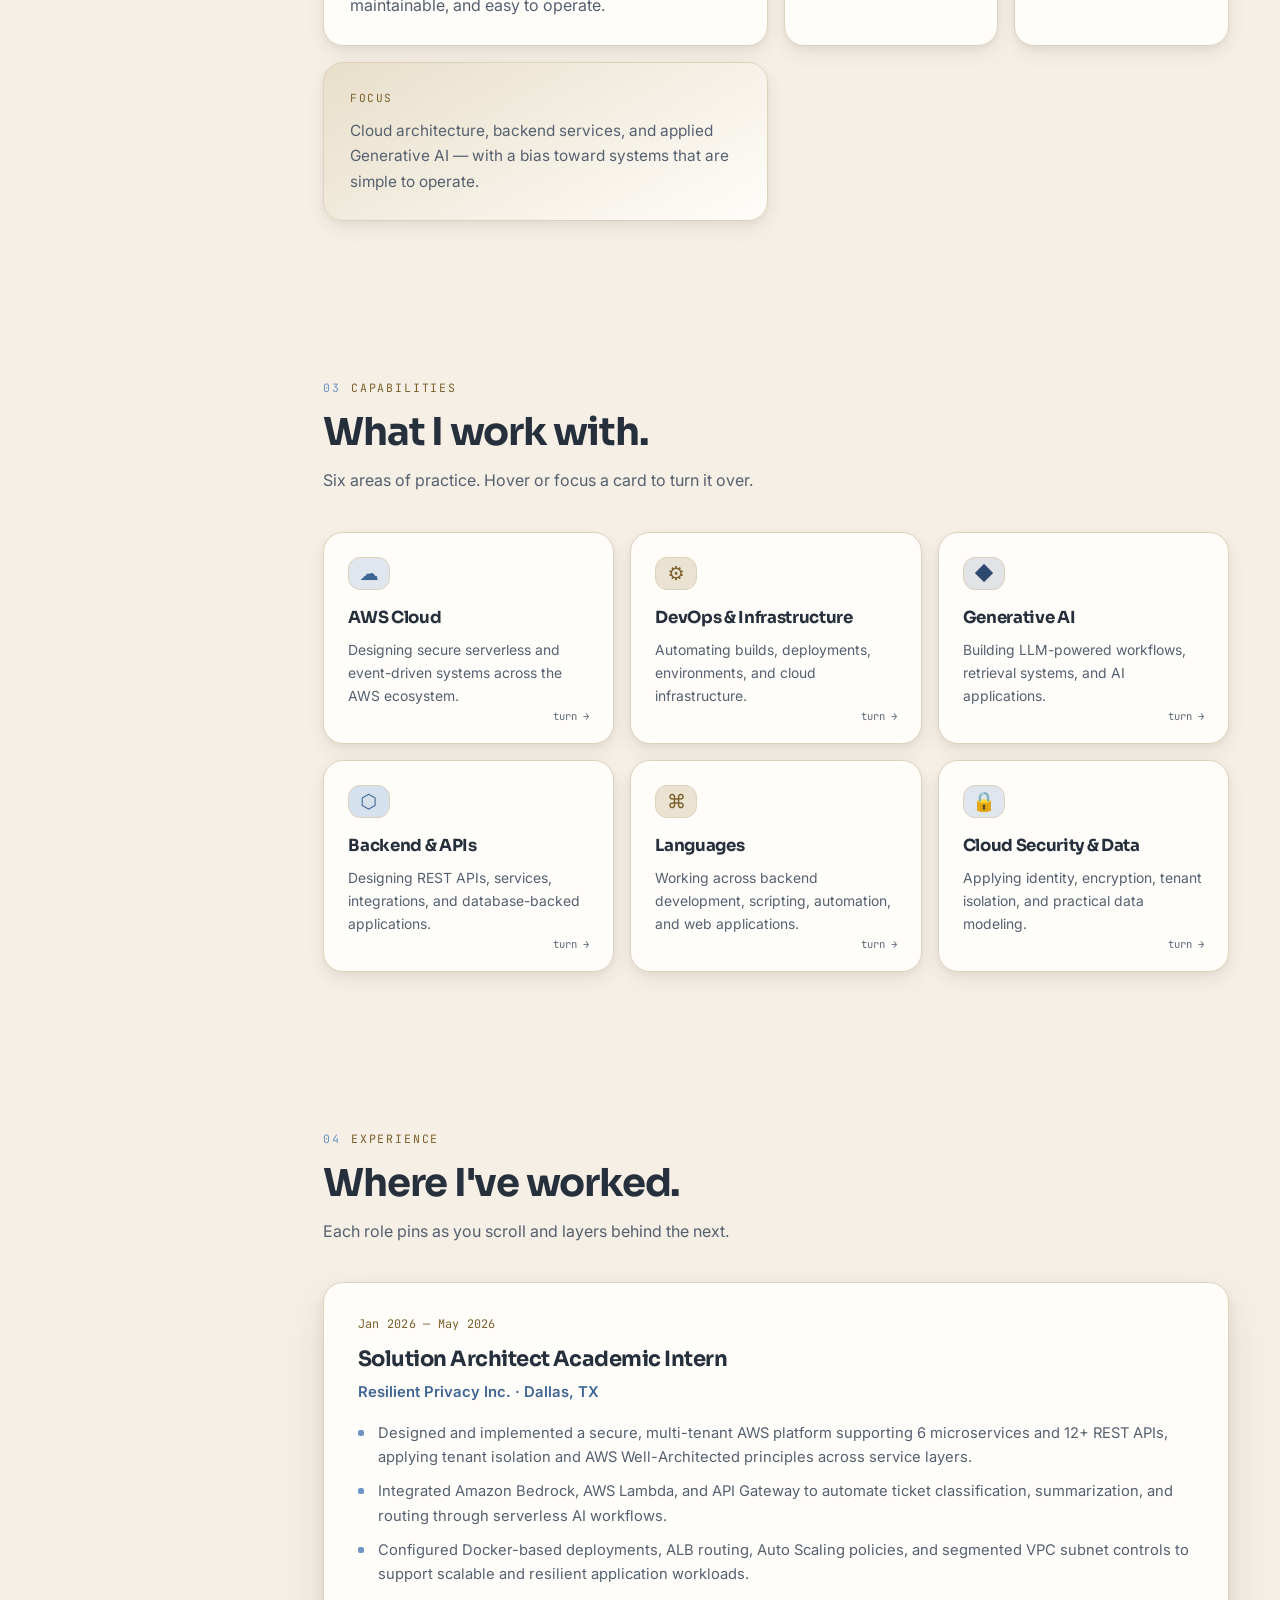
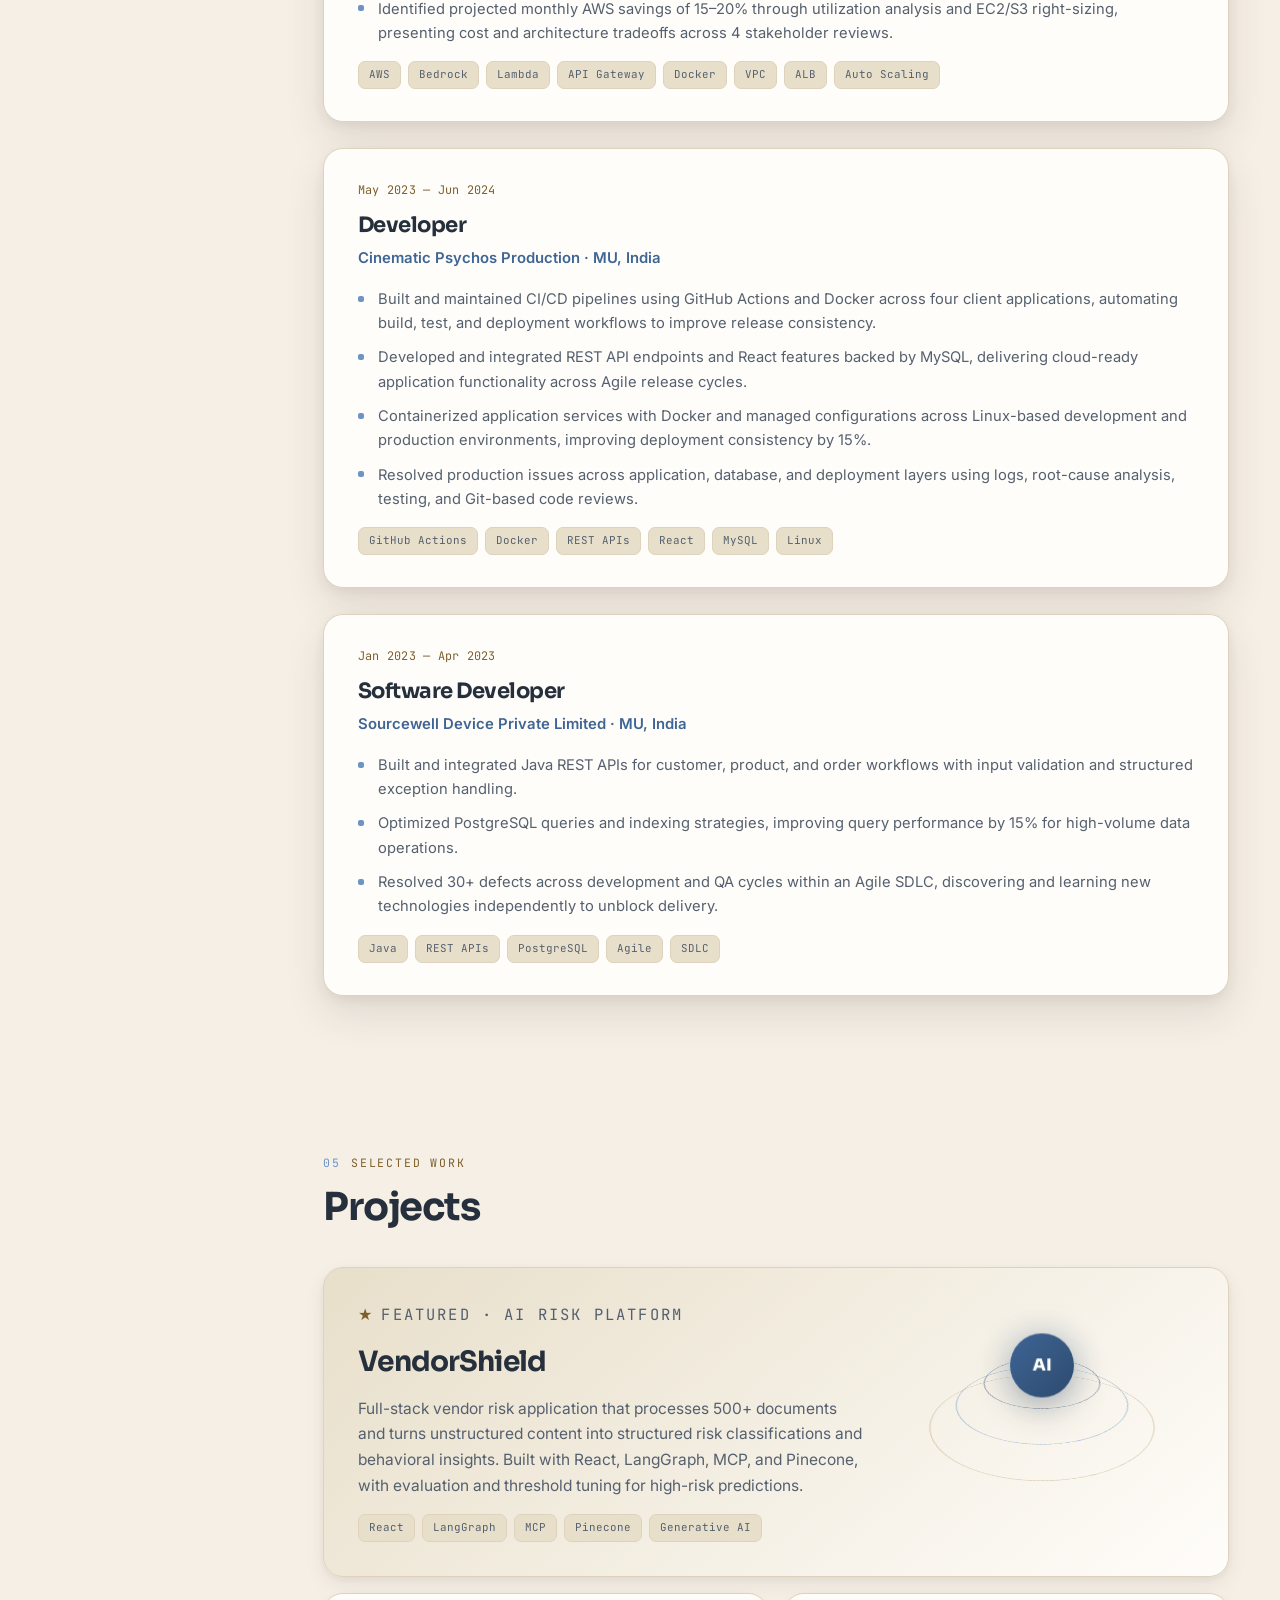
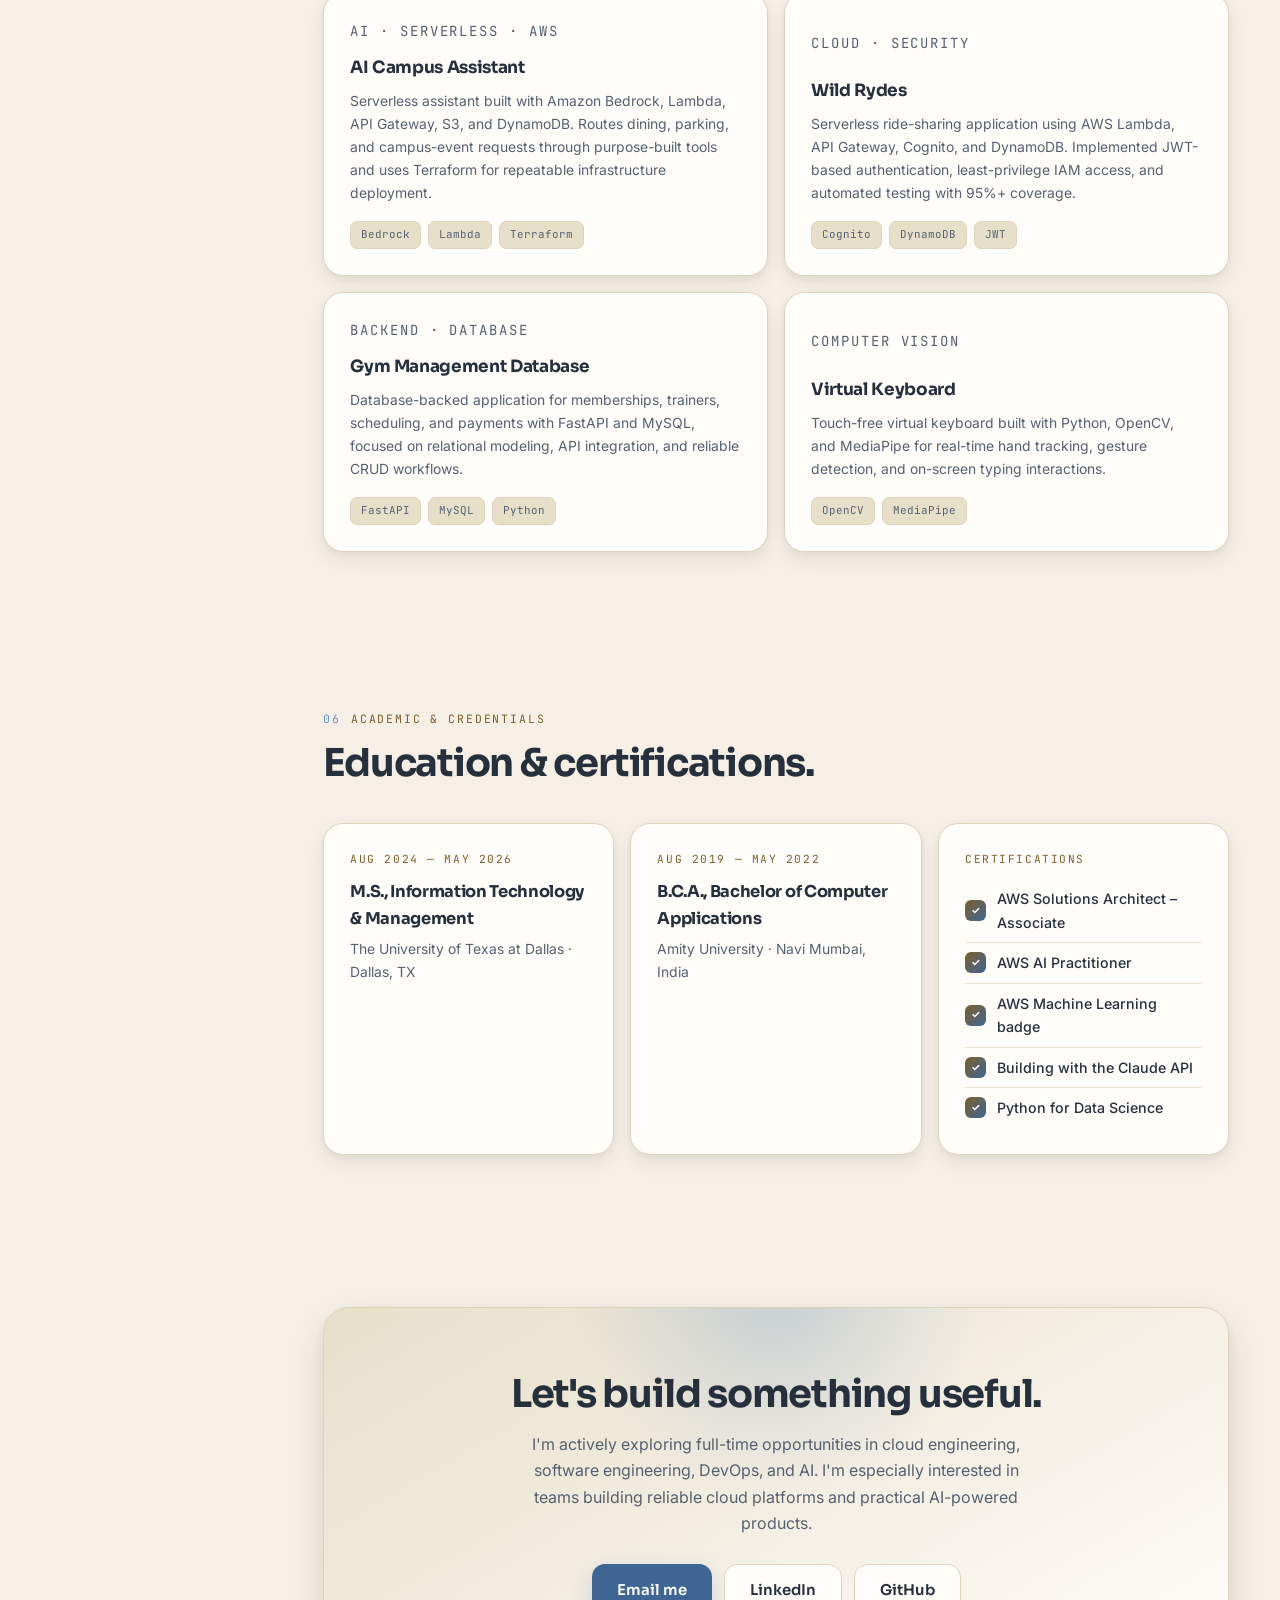
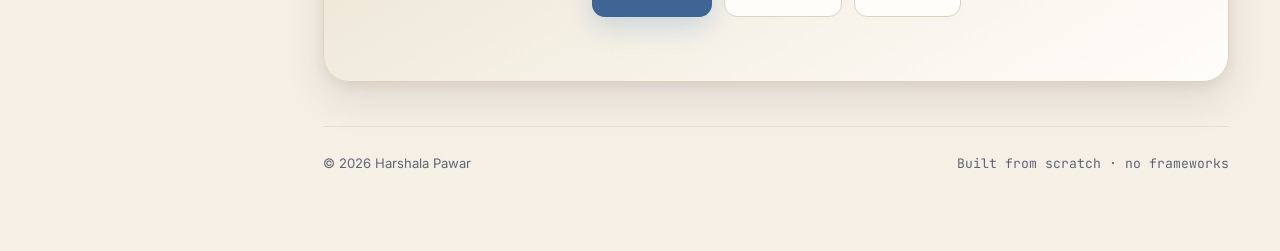
==== commit 555bbaaa: "Change job title from 'Cloud Application Developer' to 'Developer'" ====
--- a/index.html
+++ b/index.html
@@ -244,7 +244,7 @@
     <article class="stack-card" style="--i:1">
       <div class="stack-head">
         <p class="stack-when"><span class="mono">May 2023 — Jun 2024</span></p>
-        <h3>Cloud Application Developer</h3>
+        <h3>Developer</h3>
         <p class="stack-org">Cinematic Psychos Production · MU, India</p>
       </div>
       <ul class="points">
--- a/style.css
+++ b/style.css
@@ -1,210 +1,592 @@
+/* ============================================================
+   Harshala Pawar — portfolio
+   Palette: cream / sand / pale blue / dusty blue (#6D94C5).
+   Structure: fixed identity rail + bento cells + a scroll-driven
+   3D card stack. All depth is CSS 3D — no WebGL, no dependencies.
+   ============================================================ */
+
+/* Registered so the deck's orientation can be ANIMATED as an angle and
+   still be read back by the billboarded labels. Unsupported browsers
+   simply skip the auto-orbit; the pointer control still works. */
+@property --rx { syntax:'<angle>'; initial-value:56deg;  inherits:true; }
+@property --rz { syntax:'<angle>'; initial-value:-40deg; inherits:true; }
+@property --spin { syntax:'<angle>'; initial-value:-15deg; inherits:true; }
+
 :root{
-    /* Light, airy palette — soft lavender / sky / mint on warm white */
-    --bg: #f6f7fb;
-    --bg-2: #eef1f9;
-    --surface: #ffffff;
-    --surface-tint: #fbfcff;
-    --ink: #1f2334;
-    --ink-soft: #55597a;
-    --ink-faint: #8c90ab;
-    --line: #e6e9f4;
-    --accent: #7c86ff;      /* periwinkle */
-    --accent-2: #67d4d0;    /* mint */
-    --accent-3: #f6a5c0;    /* soft pink */
-    --accent-warm: #ffd28a; /* warm highlight */
-    --glow: rgba(124,134,255,.28);
-    --shadow-soft: 0 1px 2px rgba(31,35,52,.04), 0 8px 24px rgba(31,35,52,.06);
-    --shadow-lift: 0 2px 4px rgba(31,35,52,.05), 0 18px 48px rgba(31,35,52,.10);
-    --radius: 22px;
-    --radius-sm: 14px;
-    --maxw: 1120px;
-    --font-display: 'Sora', system-ui, sans-serif;
-    --font-body: 'Inter', system-ui, sans-serif;
-    --font-mono: 'JetBrains Mono', monospace;
+  /* --- palette (as given). None of the three tints clears 4.5:1 as
+         text on the cream, so they drive SURFACES and FILLS only. --- */
+  --cream:     #f5efe6;
+  --sand:      #e8dfca;
+  --pale:      #cbdceb;
+  --brand:     #6d94c5;
+
+  --bg:        #f5efe6;
+  --surface-1: #fffdfa;
+  --surface-2: #efe7da;
+  --surface-3: #e8dfca;
+  --line:      #ded2bc;
+  --line-soft: #eae1d0;
+
+  --ink:       #26303c;
+  --ink-soft:  #55606f;
+  --ink-faint: #5d6875;
+
+  /* text-safe renderings of the palette's own hues */
+  --accent:    #3f6595;   /* 5.24:1 */
+  --accent-2:  #7d5f2c;   /* 5.18:1 */
+  --accent-3:  #2c4a6e;   /* 7.95:1 */
+  --glow:      rgba(109,148,197,.30);
+
+  --e1: 0 1px 2px rgba(60,48,32,.06);
+  --e2: 0 2px 6px rgba(60,48,32,.06), 0 8px 20px rgba(60,48,32,.07);
+  --e3: 0 4px 12px rgba(60,48,32,.07), 0 18px 40px rgba(60,48,32,.11);
+  --e4: 0 8px 24px rgba(60,48,32,.09), 0 32px 70px rgba(60,48,32,.14);
+
+  --radius:    20px;
+  --radius-sm: 13px;
+  --rail-w:    272px;
+  --section-y: 76px;
+
+  --font-display:'Sora', system-ui, sans-serif;
+  --font-body:   'Inter', system-ui, sans-serif;
+  --font-mono:   'JetBrains Mono', ui-monospace, monospace;
+}
+
+*{ margin:0; padding:0; box-sizing:border-box; }
+html{ scroll-behavior:smooth; }
+
+body{
+  font-family:var(--font-body);
+  background:var(--bg); color:var(--ink);
+  line-height:1.65; -webkit-font-smoothing:antialiased;
+  overflow-x:hidden;
+}
+
+a{ color:inherit; text-decoration:none; }
+ul{ list-style:none; }
+::selection{ background:var(--accent); color:#fff; }
+:focus-visible{ outline:2px solid var(--accent); outline-offset:3px; border-radius:5px; }
+.mono{ font-family:var(--font-mono); }
+
+/* ============================================================
+   AMBIENT FIELD
+   ============================================================ */
+.field{ position:fixed; inset:0; z-index:-2; overflow:hidden; pointer-events:none; }
+.field-grid{
+  position:absolute; left:50%; bottom:-30%; width:220%; height:90%;
+  transform:translateX(-50%) perspective(340px) rotateX(64deg);
+  background-image:
+    linear-gradient(to right,  rgba(109,148,197,.22) 1px, transparent 1px),
+    linear-gradient(to bottom, rgba(109,148,197,.22) 1px, transparent 1px);
+  background-size:52px 52px;
+  mask-image:linear-gradient(to top, #000 0%, transparent 72%);
+  -webkit-mask-image:linear-gradient(to top, #000 0%, transparent 72%);
+  opacity:.7;
+}
+.field-glow{ position:absolute; border-radius:50%; filter:blur(120px); }
+.field-glow-a{ width:620px; height:620px; top:-220px; left:-160px; background:radial-gradient(circle, rgba(109,148,197,.40), transparent 68%); }
+.field-glow-b{ width:520px; height:520px; top:38%; right:-180px; background:radial-gradient(circle, rgba(232,223,202,.85), transparent 68%); }
+
+.scroll-rail{ position:fixed; top:0; left:0; right:0; height:2px; z-index:200; }
+.scroll-rail span{
+  display:block; height:100%; width:0%;
+  background:linear-gradient(90deg,var(--accent),var(--brand));
+  transition:width .1s linear;
+}
+
+/* ============================================================
+   FIXED IDENTITY RAIL — replaces the old top nav
+   ============================================================ */
+.rail{
+  position:fixed; top:0; left:0; bottom:0; width:var(--rail-w); z-index:150;
+  display:flex; flex-direction:column; justify-content:space-between;
+  padding:34px 26px;
+  background:linear-gradient(170deg, var(--surface-2), var(--bg));
+  border-right:1px solid var(--line);
+}
+
+/* the rail's own 3D object: a card tipped in space */
+.id-card{ perspective:800px; margin-bottom:20px; }
+.id-face{
+  background:linear-gradient(150deg, var(--surface-1), var(--surface-3));
+  border:1px solid var(--line); border-radius:var(--radius);
+  padding:22px 20px; box-shadow:var(--e3);
+  transform:rotateY(-9deg) rotateX(5deg);
+  transform-style:preserve-3d;
+  transition:transform .5s cubic-bezier(.2,.7,.2,1), box-shadow .4s;
+}
+.id-card:hover .id-face{ transform:rotateY(0deg) rotateX(0deg) translateZ(12px); box-shadow:var(--e4); }
+.id-mark{ display:flex; flex-direction:column; gap:3px; margin-bottom:16px; }
+.id-mark i{ display:block; height:3.5px; border-radius:2px; background:var(--accent); }
+.id-mark i:nth-child(1){ width:26px; background:var(--accent-2); }
+.id-mark i:nth-child(2){ width:19px; }
+.id-mark i:nth-child(3){ width:12px; background:var(--brand); }
+.id-name{
+  font-family:var(--font-display); font-weight:800;
+  font-size:1.45rem; line-height:1.08; letter-spacing:-.035em;
+}
+.id-role{ font-family:var(--font-mono); font-size:.68rem; color:var(--ink-faint); margin-top:8px; }
+
+.rail-status{
+  display:flex; align-items:center; gap:8px;
+  font-family:var(--font-mono); font-size:.68rem; color:var(--ink-soft);
+}
+.pulse{
+  width:7px; height:7px; border-radius:50%; background:var(--accent); flex-shrink:0;
+  box-shadow:0 0 0 0 rgba(63,101,149,.45); animation:pulse 2.6s infinite;
+}
+@keyframes pulse{
+  0%  { box-shadow:0 0 0 0 rgba(63,101,149,.45); }
+  70% { box-shadow:0 0 0 9px rgba(63,101,149,0); }
+  100%{ box-shadow:0 0 0 0 rgba(63,101,149,0); }
+}
+
+.rail-nav{ display:flex; flex-direction:column; gap:1px; }
+.rail-nav a{
+  display:flex; align-items:center; gap:12px;
+  font-size:.9rem; font-weight:500; color:var(--ink-soft);
+  padding:9px 12px; border-radius:9px;
+  transition:color .22s, background .22s, transform .22s;
+}
+.rail-i{ font-family:var(--font-mono); font-size:.66rem; color:var(--ink-faint); transition:color .22s; }
+.rail-nav a:hover{ color:var(--ink); background:var(--surface-1); transform:translateX(3px); }
+.rail-nav a.active{ color:var(--accent); background:var(--surface-1); box-shadow:var(--e1); }
+.rail-nav a.active .rail-i{ color:var(--accent); }
+
+.rail-foot{ display:flex; flex-wrap:wrap; gap:14px; font-size:.8rem; color:var(--ink-faint); }
+.rail-foot a{ transition:color .2s; }
+.rail-foot a:hover{ color:var(--accent); }
+
+.menu-btn{
+  display:none; position:fixed; top:16px; right:16px; z-index:250;
+  flex-direction:column; gap:5px; cursor:pointer;
+  background:var(--surface-1); border:1px solid var(--line);
+  border-radius:11px; padding:12px 13px; box-shadow:var(--e2);
+}
+.menu-btn span{ display:block; width:18px; height:2px; border-radius:2px; background:var(--ink); transition:.25s; }
+.menu-btn.open span:nth-child(1){ transform:translateY(3.5px) rotate(45deg); }
+.menu-btn.open span:nth-child(2){ transform:translateY(-3.5px) rotate(-45deg); }
+
+/* ============================================================
+   CONTENT FLOW
+   ============================================================ */
+.flow{ margin-left:var(--rail-w); padding:0 clamp(24px, 4vw, 64px); max-width:1300px; }
+section{ padding:var(--section-y) 0; }
+
+.sec-head{ margin-bottom:38px; max-width:60ch; }
+.sec-label{
+  display:inline-flex; align-items:center; gap:10px;
+  font-family:var(--font-mono); font-size:.72rem;
+  text-transform:uppercase; letter-spacing:.16em;
+  color:var(--accent-2); margin-bottom:13px;
+}
+.sec-label .mono{ color:var(--brand); }
+h2{
+  font-family:var(--font-display);
+  font-size:clamp(1.75rem, 3vw, 2.4rem);
+  font-weight:700; letter-spacing:-.032em; line-height:1.15;
+}
+.sec-sub{ color:var(--ink-soft); margin-top:13px; font-size:1rem; }
+
+/* ============================================================
+   HERO
+   ============================================================ */
+.hero{ min-height:100vh; display:flex; flex-direction:column; justify-content:center; padding-top:80px; }
+.hero-inner{ display:grid; grid-template-columns:1fr .92fr; gap:40px; align-items:center; }
+
+h1{
+  font-family:var(--font-display);
+  font-size:clamp(2.3rem, 4.4vw, 3.6rem);
+  font-weight:800; letter-spacing:-.035em; line-height:1.06;
+}
+h1 .grad{
+  background:linear-gradient(115deg,var(--accent-3) 5%,var(--accent) 52%,#5c82af);
+  -webkit-background-clip:text; background-clip:text; color:transparent;
+}
+/* word-by-word entrance, spans injected by script.js */
+.word{ display:inline-block; }
+.split .word{
+  opacity:0; transform:translateY(24px) rotateX(-55deg);
+  transform-origin:50% 100%;
+  animation:word-in .8s cubic-bezier(.2,.8,.2,1) forwards;
+  animation-delay:calc(var(--w) * 42ms);
+}
+@keyframes word-in{ to{ opacity:1; transform:none; } }
+
+.lead{ font-size:1.06rem; color:var(--ink-soft); max-width:46ch; margin:24px 0 32px; }
+.hero-actions{ display:flex; gap:12px; flex-wrap:wrap; }
+
+.btn{
+  font-family:var(--font-display); font-weight:600; font-size:.93rem;
+  padding:13px 25px; border-radius:13px;
+  display:inline-flex; align-items:center; gap:9px;
+  transition:transform .22s, box-shadow .22s, border-color .22s;
+}
+.btn-primary{ background:var(--accent); color:#fff; box-shadow:0 10px 26px var(--glow); }
+.btn-primary:hover{ transform:translateY(-3px); box-shadow:0 18px 40px var(--glow); }
+.btn-ghost{ background:var(--surface-1); color:var(--ink); border:1px solid var(--line); }
+.btn-ghost:hover{ transform:translateY(-3px); border-color:var(--brand); box-shadow:var(--e2); }
+
+/* ---- the isometric architecture deck ---- */
+.hero-visual{ display:flex; flex-direction:column; align-items:center; gap:18px; }
+.stage{
+  perspective:1400px; perspective-origin:50% 46%;
+  width:100%; padding:50px 0 36px 120px;
+  --tier-gap:84px;
+}
+.stage.auto-orbit{ animation:orbit 16s ease-in-out infinite alternate; }
+@keyframes orbit{
+  from{ --rz:-48deg; --rx:59deg; }
+  to  { --rz:-31deg; --rx:53deg; }
+}
+
+.deck{
+  position:relative; width:280px; height:280px; margin:0 auto;
+  transform-style:preserve-3d;
+  transform:rotateX(var(--rx)) rotateZ(var(--rz));
+  transition:transform .4s cubic-bezier(.2,.7,.2,1);
+  animation:deck-in 1.2s cubic-bezier(.2,.8,.2,1) both;
+}
+/* Transform only — never opacity. opacity < 1 is a grouping property
+   that flattens the preserve-3d subtree, collapsing every tier onto
+   Z=0, and with fill:both that collapse is permanent. */
+@keyframes deck-in{
+  from{ transform:rotateX(76deg) rotateZ(-40deg) translateZ(-140px); }
+  to  { transform:rotateX(var(--rx)) rotateZ(var(--rz)); }
+}
+
+.plane{
+  position:absolute; inset:0; border-radius:18px;
+  border:1px solid rgba(38,48,60,.10);
+  background:linear-gradient(135deg, rgba(255,253,250,.94), var(--tint, rgba(232,223,202,.80)));
+  box-shadow:0 18px 40px rgba(38,48,60,.14);
+  transform-style:preserve-3d;
+}
+.plane::before{
+  content:''; position:absolute; inset:0; border-radius:18px;
+  background:linear-gradient(135deg, rgba(255,255,255,.75), transparent 55%);
+  pointer-events:none;
+}
+.plane-1{ transform:translateZ(0);                       border-color:rgba(63,101,149,.55);  --tint:rgba(63,101,149,.26); }
+.plane-2{ transform:translateZ(var(--tier-gap));         border-color:rgba(109,148,197,.60); --tint:rgba(109,148,197,.30); }
+.plane-3{ transform:translateZ(calc(var(--tier-gap)*2)); border-color:rgba(109,148,197,.45); --tint:rgba(203,220,235,.75); }
+.plane-4{ transform:translateZ(calc(var(--tier-gap)*3)); border-color:rgba(196,176,134,.60); --tint:rgba(232,223,202,.85); }
+
+/* billboarded: the exact inverse of the deck rotation, so labels stay
+   upright and readable while the stack orbits */
+.plane-label{
+  position:absolute; left:0; top:50%;
+  display:flex; flex-direction:column; gap:2px;
+  white-space:nowrap; text-align:right; align-items:flex-end;
+  transform-origin:0 50%;
+  transform:rotateZ(calc(-1 * var(--rz))) rotateX(calc(-1 * var(--rx))) translate(-122%, -50%);
+}
+.plane-label b{ font-family:var(--font-display); font-weight:700; font-size:.94rem; letter-spacing:-.02em; color:var(--ink); }
+.plane-label i{ font-family:var(--font-mono); font-style:normal; font-size:.62rem; color:var(--ink-faint); }
+
+.beam{
+  position:absolute; left:50%; top:50%; width:2px;
+  height:calc(var(--tier-gap) * 3);
+  transform:translate(-50%,-50%) rotateX(-90deg) translateY(calc(var(--tier-gap) * -1.5));
+  background:linear-gradient(to top, transparent, var(--brand), transparent);
+  opacity:.5;
+}
+.stage-cap{ font-size:.78rem; color:var(--ink-faint); text-align:center; }
+.stage-cap .mono{ color:var(--accent-2); margin-right:8px; }
+
+/* ---- marquee ---- */
+.ticker{
+  margin-top:56px; overflow:hidden;
+  border-top:1px solid var(--line); border-bottom:1px solid var(--line);
+  padding:14px 0;
+  mask-image:linear-gradient(90deg, transparent, #000 12%, #000 88%, transparent);
+  -webkit-mask-image:linear-gradient(90deg, transparent, #000 12%, #000 88%, transparent);
+}
+.ticker-run{ display:flex; gap:38px; width:max-content; animation:run 34s linear infinite; }
+.ticker-run span{ font-family:var(--font-mono); font-size:.78rem; color:var(--ink-faint); }
+@keyframes run{ from{ transform:translateX(0); } to{ transform:translateX(-50%); } }
+
+/* ============================================================
+   BENTO CELLS
+   ============================================================ */
+.bento{
+  display:grid; grid-template-columns:repeat(4,1fr); gap:16px;
+  perspective:1200px;
+}
+.cell{
+  background:var(--surface-1); border:1px solid var(--line);
+  border-radius:var(--radius); padding:26px;
+  box-shadow:var(--e2);
+  transform-style:preserve-3d;
+  transition:transform .3s cubic-bezier(.2,.7,.2,1), box-shadow .3s, border-color .3s;
+}
+.cell:hover{ border-color:var(--brand); box-shadow:var(--e3); }
+
+.cell-bio{ grid-column:span 2; grid-row:span 2; }
+.cell-bio p{ color:var(--ink-soft); font-size:1rem; margin-bottom:15px; }
+.cell-bio p:last-child{ margin-bottom:0; }
+.cell-bio strong{ color:var(--ink); font-weight:600; }
+
+.cell-stat{ display:flex; flex-wrap:wrap; align-items:baseline; align-content:flex-start; gap:2px; }
+.cell-stat .num{
+  font-family:var(--font-display); font-size:1.9rem; font-weight:800;
+  letter-spacing:-.03em; line-height:1; color:var(--accent);
+}
+.cell-stat .plus{ font-family:var(--font-display); font-size:1.3rem; font-weight:800; color:var(--accent-2); line-height:1; }
+.cell-stat .lbl{ flex-basis:100%; font-size:.82rem; color:var(--ink-soft); margin-top:8px; }
+
+.cell-focus{ grid-column:span 2; background:linear-gradient(150deg, var(--surface-3), var(--surface-1)); }
+.cell-k{
+  font-family:var(--font-mono); font-size:.7rem; text-transform:uppercase;
+  letter-spacing:.14em; color:var(--accent-2); margin-bottom:11px;
+  display:flex; align-items:center; gap:7px;
+}
+.cell-k .star{ color:var(--accent-2); }
+.cell-v{ color:var(--ink-soft); font-size:.96rem; }
+
+/* ---- projects bento ---- */
+.cell-hero{
+  grid-column:span 4;
+  display:grid; grid-template-columns:1.25fr .75fr; gap:24px; align-items:center;
+  background:linear-gradient(140deg, var(--surface-3), var(--surface-1));
+  padding:34px;
+}
+.cell-hero h3{ font-family:var(--font-display); font-size:1.75rem; letter-spacing:-.03em; margin-bottom:11px; }
+.cell-hero p{ color:var(--ink-soft); font-size:.97rem; }
+.cell-proj{ grid-column:span 2; display:flex; flex-direction:column; }
+.cell-proj .cell-k{ min-height:1.4em; }
+.cell-proj h3{ font-family:var(--font-display); font-size:1.06rem; letter-spacing:-.02em; margin-bottom:8px; }
+.cell-proj p{ font-size:.87rem; color:var(--ink-soft); flex:1; }
+
+.orbit-wrap{ display:flex; align-items:center; justify-content:center; perspective:900px; }
+.orbit{
+  position:relative; width:224px; height:224px;
+  transform-style:preserve-3d; transform:rotateX(62deg) rotateZ(-15deg);
+  display:flex; align-items:center; justify-content:center;
+  animation:orbit-spin 30s linear infinite;
+}
+@keyframes orbit-spin{
+  from{ --spin:-15deg; transform:rotateX(62deg) rotateZ(-15deg); }
+  to  { --spin:345deg; transform:rotateX(62deg) rotateZ(345deg); }
+}
+.orbit-core{
+  position:absolute; width:62px; height:62px; border-radius:50%;
+  display:flex; align-items:center; justify-content:center;
+  font-family:var(--font-display); font-weight:800; font-size:1rem; color:#fff;
+  background:linear-gradient(135deg,var(--accent),var(--accent-3));
+  box-shadow:0 10px 34px rgba(38,48,60,.30), 0 0 30px var(--glow);
+  /* counter-rotates BOTH axes so the label faces the viewer as it orbits */
+  transform:translateZ(62px) rotateZ(calc(-1 * var(--spin, 0deg))) rotateX(-62deg);
+}
+.orbit-ring{ position:absolute; border-radius:50%; border:1px solid rgba(109,148,197,.45); }
+.orbit-ring-1{ width:114px; height:114px; transform:translateZ(44px); border-color:rgba(44,74,110,.50); }
+.orbit-ring-2{ width:170px; height:170px; transform:translateZ(22px); border-color:rgba(109,148,197,.55); }
+.orbit-ring-3{ width:224px; height:224px; transform:translateZ(0);    border-color:rgba(196,176,134,.60); }
+
+/* ---- education bento ---- */
+.bento-edu{ grid-template-columns:repeat(3,1fr); }
+.cell-edu h3{ font-family:var(--font-display); font-size:1.02rem; letter-spacing:-.02em; margin-bottom:5px; }
+.cell-org{ color:var(--ink-soft); font-size:.87rem; }
+.cell-certs .cert-list li{
+  display:flex; align-items:center; gap:11px; font-size:.89rem; font-weight:500;
+  padding:8px 0; border-bottom:1px solid var(--line-soft);
+}
+.cell-certs .cert-list li:last-child{ border-bottom:0; }
+.cert-ic{
+  width:21px; height:21px; border-radius:6px; flex-shrink:0;
+  display:flex; align-items:center; justify-content:center;
+  font-size:.66rem; font-weight:700; color:#fff;
+  background:linear-gradient(135deg,var(--accent-2),var(--accent));
+}
+
+/* ============================================================
+   SKILLS — 3D flip cards
+   ============================================================ */
+.flip-grid{ display:grid; grid-template-columns:repeat(3,1fr); gap:16px; }
+.flip{ perspective:1100px; min-height:212px; border-radius:var(--radius); }
+.flip-in{
+  position:relative; width:100%; height:100%; min-height:212px;
+  transform-style:preserve-3d;
+  transition:transform .68s cubic-bezier(.2,.75,.2,1);
+}
+.flip:hover .flip-in, .flip:focus-within .flip-in{ transform:rotateY(180deg); }
+
+.flip-front, .flip-back{
+  position:absolute; inset:0;
+  backface-visibility:hidden; -webkit-backface-visibility:hidden;
+  border:1px solid var(--line); border-radius:var(--radius);
+  padding:24px; box-shadow:var(--e2);
+  display:flex; flex-direction:column;
+}
+.flip-front{ background:var(--surface-1); }
+.flip-back{
+  background:linear-gradient(150deg, var(--surface-3), var(--surface-1));
+  transform:rotateY(180deg);
+  justify-content:center;
+}
+.flip-ic{
+  width:42px; height:42px; border-radius:12px;
+  display:flex; align-items:center; justify-content:center;
+  font-size:1.2rem; margin-bottom:14px; border:1px solid var(--line);
+}
+.ic-blue{ background:rgba(109,148,197,.22); color:var(--accent);   }
+.ic-sand{ background:rgba(232,223,202,.85); color:var(--accent-2); }
+.ic-navy{ background:rgba(44,74,110,.14);   color:var(--accent-3); }
+.ic-sky { background:rgba(203,220,235,.80); color:var(--accent);   }
+.flip-front h3{ font-family:var(--font-display); font-size:1.04rem; letter-spacing:-.02em; margin-bottom:7px; }
+.flip-front p{ font-size:.87rem; color:var(--ink-soft); flex:1; }
+.flip-hint{
+  font-family:var(--font-mono); font-size:.66rem; color:var(--ink-faint);
+  align-self:flex-end; transition:color .25s;
+}
+.flip:hover .flip-hint{ color:var(--accent); }
+.flip-k{
+  font-family:var(--font-mono); font-size:.68rem; text-transform:uppercase;
+  letter-spacing:.14em; color:var(--accent-2); margin-bottom:13px;
+}
+
+/* ============================================================
+   EXPERIENCE — scroll-driven 3D card stack
+   Each card pins, then the next slides over it while the one behind
+   scales down and dims. --p is written by script.js (0 → 1).
+   ============================================================ */
+.stack{ perspective:1500px; }
+.stack-card{
+  position:sticky; top:calc(88px + var(--i) * 16px);
+  background:var(--surface-1);
+  border:1px solid var(--line); border-radius:var(--radius);
+  padding:32px 34px; margin-bottom:26px;
+  box-shadow:var(--e3);
+  transform-origin:50% 0%;
+  transform:
+    scale(calc(1 - var(--p, 0) * .06))
+    translateY(calc(var(--p, 0) * -10px))
+    rotateX(calc(var(--p, 0) * 5deg));
+  filter:brightness(calc(1 - var(--p, 0) * .05));
+  transition:box-shadow .3s, border-color .3s;
+  will-change:transform;
+}
+.stack-card:last-child{ margin-bottom:0; }
+.stack-head{ margin-bottom:16px; }
+.stack-when{ font-size:.74rem; color:var(--accent-2); letter-spacing:.02em; margin-bottom:7px; }
+.stack-card h3{ font-family:var(--font-display); font-size:1.32rem; letter-spacing:-.025em; }
+.stack-org{ color:var(--accent); font-weight:600; font-size:.93rem; margin-top:4px; }
+
+.points li{
+  position:relative; padding-left:20px;
+  color:var(--ink-soft); font-size:.92rem; margin-bottom:10px;
+}
+.points li:last-child{ margin-bottom:0; }
+.points li::before{
+  content:''; position:absolute; left:0; top:.6em;
+  width:6px; height:6px; border-radius:2px; background:var(--brand);
+}
+
+.tags{ display:flex; flex-wrap:wrap; gap:7px; margin-top:16px; }
+.tags li{
+  font-family:var(--font-mono); font-size:.68rem;
+  padding:4px 10px; border-radius:7px;
+  background:var(--surface-3); color:var(--ink-soft);
+  border:1px solid var(--line);
+}
+
+/* ============================================================
+   CONTACT + FOOTER
+   ============================================================ */
+.contact-card{
+  background:linear-gradient(150deg, var(--surface-3), var(--surface-1));
+  border:1px solid var(--line); border-radius:26px;
+  padding:64px 44px; text-align:center;
+  box-shadow:var(--e3); position:relative; overflow:hidden;
+  transform-style:preserve-3d;
+}
+.contact-card::before{
+  content:''; position:absolute; width:420px; height:420px; border-radius:50%;
+  top:-230px; left:50%; transform:translateX(-50%);
+  background:radial-gradient(circle, var(--glow), transparent 70%);
+  pointer-events:none;
+}
+.contact-card h2, .contact-card p, .contact-actions{ position:relative; }
+.contact-card p{ color:var(--ink-soft); max-width:50ch; margin:15px auto 28px; }
+.contact-actions{ display:flex; gap:12px; justify-content:center; flex-wrap:wrap; }
+
+footer{
+  display:flex; justify-content:space-between; align-items:center;
+  flex-wrap:wrap; gap:14px;
+  margin-top:44px; padding-top:26px; border-top:1px solid var(--line-soft);
+  color:var(--ink-faint); font-size:.82rem;
+}
+
+/* ============================================================
+   REVEAL — cards rise and rotate into place
+   ============================================================ */
+.reveal{
+  opacity:0; transform:translateY(26px) rotateX(-8deg);
+  transition:opacity .7s cubic-bezier(.2,.7,.2,1), transform .7s cubic-bezier(.2,.7,.2,1);
+}
+.reveal.in{ opacity:1; transform:none; }
+
+/* ============================================================
+   RESPONSIVE
+   ============================================================ */
+@media (max-width:1180px){
+  .bento{ grid-template-columns:repeat(2,1fr); }
+  .cell-bio{ grid-column:span 2; grid-row:auto; }
+  .cell-focus, .cell-hero{ grid-column:span 2; }
+  .cell-hero{ grid-template-columns:1fr; gap:24px; }
+  .orbit-wrap{ order:-1; }
+  .flip-grid{ grid-template-columns:repeat(2,1fr); }
+  .cell-proj{ grid-column:span 1; }
+  .bento-edu{ grid-template-columns:repeat(2,1fr); }
+  .cell-certs{ grid-column:span 2; }
+}
+
+@media (max-width:960px){
+  :root{ --section-y:56px; }
+  .menu-btn{ display:flex; }
+  .rail{
+    width:min(300px, 82vw);
+    transform:translateX(-102%);
+    transition:transform .38s cubic-bezier(.2,.7,.2,1);
+    box-shadow:none;
   }
-
-  *{ margin:0; padding:0; box-sizing:border-box; }
-  html{ scroll-behavior:smooth; }
-  body{
-    font-family:var(--font-body);
-    color:var(--ink);
-    background:var(--bg);
-    line-height:1.6;
-    -webkit-font-smoothing:antialiased;
-    overflow-x:hidden;
-  }
-
-  /* Ambient light-field background */
-  .aura{ position:fixed; inset:0; z-index:-2; overflow:hidden; }
-  .aura::before, .aura::after, .aura span{
-    content:''; position:absolute; border-radius:50%; filter:blur(70px); opacity:.55;
-  }
-  .aura::before{ width:520px; height:520px; background:radial-gradient(circle,#a9b0ff,transparent 65%); top:-140px; left:-120px; }
-  .aura::after{ width:460px; height:460px; background:radial-gradient(circle,#a5eee9,transparent 65%); bottom:-160px; right:-100px; }
-  .aura span{ width:420px; height:420px; background:radial-gradient(circle,#ffc7dc,transparent 65%); top:40%; left:55%; opacity:.4; }
-
-  a{ color:inherit; text-decoration:none; }
-  .wrap{ max-width:var(--maxw); margin:0 auto; padding:0 28px; }
-
-  /* ---------- NAV ---------- */
-  nav{
-    position:fixed; top:0; left:0; right:0; z-index:100;
-    display:flex; align-items:center; justify-content:space-between;
-    padding:16px 28px;
-    background:rgba(246,247,251,.72);
-    backdrop-filter:saturate(180%) blur(16px);
-    border-bottom:1px solid transparent;
-    transition:border-color .3s, background .3s;
-  }
-  nav.scrolled{ border-color:var(--line); }
-  .brand{ font-family:var(--font-display); font-weight:700; font-size:1.05rem; letter-spacing:-.02em; display:flex; align-items:center; gap:10px; }
-  .brand .dot{ width:11px; height:11px; border-radius:50%; background:linear-gradient(135deg,var(--accent),var(--accent-2)); box-shadow:0 0 0 4px var(--glow); }
-  .nav-links{ display:flex; gap:6px; align-items:center; }
-  .nav-links a{ font-size:.9rem; color:var(--ink-soft); padding:8px 14px; border-radius:999px; font-weight:500; transition:.2s; }
-  .nav-links a:hover{ color:var(--ink); background:var(--surface); box-shadow:var(--shadow-soft); }
-  .nav-cta{ background:var(--ink)!important; color:#fff!important; }
-  .nav-cta:hover{ background:var(--accent)!important; }
-  .menu-btn{ display:none; background:var(--surface); border:1px solid var(--line); border-radius:12px; padding:9px 12px; cursor:pointer; }
-
-  /* ---------- HERO ---------- */
-  header{ padding:170px 0 90px; position:relative; }
-  .hero-grid{ display:grid; grid-template-columns:1.15fr .85fr; gap:56px; align-items:center; }
-  .eyebrow{ display:inline-flex; align-items:center; gap:9px; font-family:var(--font-mono); font-size:.78rem; color:var(--ink-soft); background:var(--surface); border:1px solid var(--line); padding:7px 15px; border-radius:999px; box-shadow:var(--shadow-soft); margin-bottom:26px; }
-  .eyebrow .pulse{ width:8px; height:8px; border-radius:50%; background:var(--accent-2); box-shadow:0 0 0 0 rgba(103,212,208,.5); animation:pulse 2.4s infinite; }
-  @keyframes pulse{ 0%{box-shadow:0 0 0 0 rgba(103,212,208,.5)} 70%{box-shadow:0 0 0 10px rgba(103,212,208,0)} 100%{box-shadow:0 0 0 0 rgba(103,212,208,0)} }
-  h1{ font-family:var(--font-display); font-size:clamp(2.6rem,6vw,4.3rem); font-weight:800; letter-spacing:-.035em; line-height:1.02; }
-  h1 .grad{ background:linear-gradient(120deg,var(--accent),var(--accent-2) 60%,var(--accent-3)); -webkit-background-clip:text; background-clip:text; color:transparent; }
-  .lead{ font-size:1.12rem; color:var(--ink-soft); max-width:35ch; margin:24px 0 32px; }
-  .hero-actions{ display:flex; gap:14px; flex-wrap:wrap; }
-  .btn{ font-family:var(--font-display); font-weight:600; font-size:.95rem; padding:14px 26px; border-radius:14px; transition:.22s; display:inline-flex; align-items:center; gap:9px; }
-  .btn-primary{ background:var(--ink); color:#fff; box-shadow:var(--shadow-lift); }
-  .btn-primary:hover{ transform:translateY(-3px); background:var(--accent); box-shadow:0 20px 44px var(--glow); }
-  .btn-ghost{ background:var(--surface); color:var(--ink); border:1px solid var(--line); box-shadow:var(--shadow-soft); }
-  .btn-ghost:hover{ transform:translateY(-3px); box-shadow:var(--shadow-lift); }
-
-  /* 3D floating card */
-  .hero-3d{ perspective:1400px; }
-  .card-3d{
-    position:relative; background:linear-gradient(160deg,var(--surface),var(--surface-tint));
-    border:1px solid var(--line); border-radius:26px; padding:30px;
-    box-shadow:var(--shadow-lift);
-    transform-style:preserve-3d; transition:transform .2s ease-out;
-  }
-  .card-3d .float{ transform:translateZ(48px); }
-  .avatar-ring{ width:88px; height:88px; border-radius:24px; background:linear-gradient(135deg,var(--accent),var(--accent-2)); display:flex; align-items:center; justify-content:center; font-family:var(--font-display); font-weight:800; font-size:2rem; color:#fff; box-shadow:0 12px 30px var(--glow); }
-  .card-3d h3{ font-family:var(--font-display); font-size:1.25rem; margin:18px 0 4px; letter-spacing:-.02em; }
-  .card-3d .role{ color:var(--ink-soft); font-size:.92rem; }
-  .chip-row{ display:flex; flex-wrap:wrap; gap:8px; margin-top:20px; }
-  .chip{ font-family:var(--font-mono); font-size:.72rem; padding:6px 11px; border-radius:9px; background:var(--bg-2); color:var(--ink-soft); border:1px solid var(--line); }
-  .badge-float{ position:absolute; background:var(--surface); border:1px solid var(--line); border-radius:14px; padding:11px 15px; box-shadow:var(--shadow-lift); font-size:.8rem; font-weight:600; display:flex; align-items:center; gap:9px; }
-  .badge-float .ic{ width:26px; height:26px; border-radius:8px; display:flex; align-items:center; justify-content:center; font-size:.85rem; }
-  .badge-a{ top:-22px; right:-18px; transform:translateZ(80px); }
-  .badge-a .ic{ background:#fff3d6; }
-  .badge-b{ bottom:-24px; left:-20px; transform:translateZ(70px); }
-  .badge-b .ic{ background:#dcf5f3; }
-
-  /* ---------- SECTION SHELL ---------- */
-  section{ padding:88px 0; }
-  .sec-head{ margin-bottom:52px; max-width:60ch; }
-  .sec-label{ font-family:var(--font-mono); font-size:.78rem; color:var(--accent); text-transform:uppercase; letter-spacing:.14em; margin-bottom:14px; display:flex; align-items:center; gap:10px; }
-  .sec-label::before{ content:''; width:26px; height:2px; background:var(--accent); border-radius:2px; }
-  h2{ font-family:var(--font-display); font-size:clamp(1.9rem,3.6vw,2.7rem); font-weight:700; letter-spacing:-.03em; line-height:1.1; }
-  .sec-head p{ color:var(--ink-soft); margin-top:16px; font-size:1.05rem; }
-
-  /* ---------- ABOUT / STATS ---------- */
-  .about-grid{ display:grid; grid-template-columns:1.4fr 1fr; gap:40px; align-items:start; }
-  .about-text p{ color:var(--ink-soft); font-size:1.06rem; margin-bottom:18px; }
-  .about-text strong{ color:var(--ink); font-weight:600; }
-  .stats{ display:grid; grid-template-columns:1fr 1fr; gap:16px; }
-  .stat{ background:var(--surface); border:1px solid var(--line); border-radius:var(--radius-sm); padding:22px; box-shadow:var(--shadow-soft); transition:.25s; }
-  .stat:hover{ transform:translateY(-4px); box-shadow:var(--shadow-lift); }
-  .stat .num{ font-family:var(--font-display); font-size:2rem; font-weight:800; letter-spacing:-.03em; background:linear-gradient(120deg,var(--accent),var(--accent-2)); -webkit-background-clip:text; background-clip:text; color:transparent; }
-  .stat .lbl{ font-size:.85rem; color:var(--ink-soft); margin-top:4px; }
-
-  /* ---------- SKILLS ---------- */
-  .skills-grid{ display:grid; grid-template-columns:repeat(3,1fr); gap:20px; }
-  .skill-card{ background:var(--surface); border:1px solid var(--line); border-radius:var(--radius); padding:26px; box-shadow:var(--shadow-soft); transition:.28s; position:relative; overflow:hidden; }
-  .skill-card::after{ content:''; position:absolute; inset:0; background:radial-gradient(400px circle at var(--mx,50%) var(--my,0%),var(--glow),transparent 45%); opacity:0; transition:.3s; pointer-events:none; }
-  .skill-card:hover{ transform:translateY(-6px); box-shadow:var(--shadow-lift); border-color:transparent; }
-  .skill-card:hover::after{ opacity:1; }
-  .skill-ic{ width:48px; height:48px; border-radius:14px; display:flex; align-items:center; justify-content:center; font-size:1.4rem; margin-bottom:16px; }
-  .skill-card h4{ font-family:var(--font-display); font-size:1.1rem; margin-bottom:8px; letter-spacing:-.02em; }
-  .skill-card p{ font-size:.9rem; color:var(--ink-soft); }
-  .skill-tags{ display:flex; flex-wrap:wrap; gap:7px; margin-top:14px; }
-  .skill-tags span{ font-family:var(--font-mono); font-size:.7rem; padding:4px 9px; border-radius:8px; background:var(--bg-2); color:var(--ink-soft); }
-
-  /* ---------- PROJECTS ---------- */
-  .proj-grid{ display:grid; grid-template-columns:repeat(2,1fr); gap:24px; }
-  .proj{ background:var(--surface); border:1px solid var(--line); border-radius:var(--radius); overflow:hidden; box-shadow:var(--shadow-soft); transition:.3s; display:flex; flex-direction:column; }
-  .proj:hover{ transform:translateY(-6px); box-shadow:var(--shadow-lift); }
-  .proj-top{ height:150px; position:relative; overflow:hidden; display:flex; align-items:center; justify-content:center; }
-  .proj-top .mono{ font-family:var(--font-mono); font-size:.8rem; color:#fff; opacity:.9; letter-spacing:.05em; z-index:2; }
-  .g1{ background:linear-gradient(135deg,#7c86ff,#a9b0ff); }
-  .g2{ background:linear-gradient(135deg,#67d4d0,#9ae7cf); }
-  .g3{ background:linear-gradient(135deg,#f6a5c0,#ffc7a0); }
-  .g4{ background:linear-gradient(135deg,#8a9bff,#c1a5f6); }
-  .proj-top::before{ content:''; position:absolute; inset:0; background:radial-gradient(circle at 30% 20%,rgba(255,255,255,.35),transparent 55%); }
-  .proj-body{ padding:24px; flex:1; display:flex; flex-direction:column; }
-  .proj-body h4{ font-family:var(--font-display); font-size:1.2rem; letter-spacing:-.02em; margin-bottom:8px; }
-  .proj-body p{ font-size:.92rem; color:var(--ink-soft); flex:1; }
-  .proj-tags{ display:flex; flex-wrap:wrap; gap:7px; margin-top:16px; }
-  .proj-tags span{ font-family:var(--font-mono); font-size:.7rem; padding:4px 9px; border-radius:8px; background:var(--bg-2); color:var(--ink-soft); border:1px solid var(--line); }
-
-  /* ---------- EXPERIENCE ---------- */
-  .timeline{ position:relative; padding-left:34px; }
-  .timeline::before{ content:''; position:absolute; left:9px; top:8px; bottom:8px; width:2px; background:linear-gradient(var(--accent),var(--accent-2),transparent); border-radius:2px; }
-  .tl-item{ position:relative; padding-bottom:38px; }
-  .tl-item:last-child{ padding-bottom:0; }
-  .tl-item::before{ content:''; position:absolute; left:-33px; top:5px; width:18px; height:18px; border-radius:50%; background:var(--surface); border:3px solid var(--accent); box-shadow:0 0 0 4px var(--glow); }
-  .tl-when{ font-family:var(--font-mono); font-size:.78rem; color:var(--ink-faint); }
-  .tl-item h4{ font-family:var(--font-display); font-size:1.15rem; margin:5px 0 3px; letter-spacing:-.02em; }
-  .tl-org{ color:var(--accent); font-weight:600; font-size:.95rem; margin-bottom:8px; }
-  .tl-item p{ color:var(--ink-soft); font-size:.95rem; }
-
-  /* ---------- EDUCATION ---------- */
-  .edu-grid{ display:grid; grid-template-columns:1.2fr 1fr; gap:24px; align-items:start; }
-  .edu-col{ display:flex; flex-direction:column; gap:16px; }
-  .edu-card{ background:var(--surface); border:1px solid var(--line); border-radius:var(--radius-sm); padding:24px; box-shadow:var(--shadow-soft); transition:.25s; }
-  .edu-card:hover{ transform:translateY(-4px); box-shadow:var(--shadow-lift); }
-  .edu-when{ font-family:var(--font-mono); font-size:.76rem; color:var(--ink-faint); margin-bottom:8px; }
-  .edu-card h4{ font-family:var(--font-display); font-size:1.08rem; letter-spacing:-.02em; margin-bottom:4px; }
-  .edu-org{ color:var(--accent); font-weight:600; font-size:.9rem; }
-  .cert-col{ background:linear-gradient(160deg,var(--surface),var(--surface-tint)); border:1px solid var(--line); border-radius:var(--radius); padding:26px; box-shadow:var(--shadow-soft); display:flex; flex-direction:column; gap:14px; }
-  .cert-item{ display:flex; align-items:center; gap:12px; font-size:.94rem; font-weight:500; color:var(--ink); }
-  .cert-ic{ width:26px; height:26px; border-radius:8px; background:linear-gradient(135deg,var(--accent-2),var(--accent)); color:#fff; display:flex; align-items:center; justify-content:center; font-size:.8rem; font-weight:700; flex-shrink:0; }
-
-  /* ---------- CONTACT ---------- */
-  .contact-card{ background:linear-gradient(150deg,var(--surface),var(--surface-tint)); border:1px solid var(--line); border-radius:30px; padding:64px 48px; text-align:center; box-shadow:var(--shadow-lift); position:relative; overflow:hidden; }
-  .contact-card::before{ content:''; position:absolute; width:300px; height:300px; border-radius:50%; background:radial-gradient(circle,var(--glow),transparent 70%); top:-120px; left:50%; transform:translateX(-50%); }
-  .contact-card h2{ position:relative; }
-  .contact-card p{ color:var(--ink-soft); max-width:44ch; margin:16px auto 30px; position:relative; }
-  .contact-actions{ display:flex; gap:14px; justify-content:center; flex-wrap:wrap; position:relative; }
-
-  footer{ padding:40px 0 60px; border-top:1px solid var(--line); margin-top:40px; }
-  .foot-in{ display:flex; justify-content:space-between; align-items:center; flex-wrap:wrap; gap:16px; color:var(--ink-faint); font-size:.85rem; }
-  .foot-links{ display:flex; gap:20px; }
-  .foot-links a{ transition:.2s; }
-  .foot-links a:hover{ color:var(--accent); }
-
-  /* reveal */
-  .reveal{ opacity:0; transform:translateY(26px); transition:opacity .7s cubic-bezier(.2,.7,.2,1), transform .7s cubic-bezier(.2,.7,.2,1); }
-  .reveal.in{ opacity:1; transform:none; }
-
-  @media (max-width:900px){
-    .hero-grid{ grid-template-columns:1fr; gap:44px; }
-    .hero-3d{ max-width:380px; }
-    .about-grid{ grid-template-columns:1fr; }
-    .edu-grid{ grid-template-columns:1fr; }
-    .skills-grid{ grid-template-columns:1fr 1fr; }
-    .proj-grid{ grid-template-columns:1fr; }
-    .nav-links{ display:none; }
-    .menu-btn{ display:block; }
-  }
-  @media (max-width:560px){
-    header{ padding:130px 0 60px; }
-    .skills-grid{ grid-template-columns:1fr; }
-    .stats{ grid-template-columns:1fr 1fr; }
-    .contact-card{ padding:44px 24px; }
-    section{ padding:64px 0; }
-  }
-  @media (prefers-reduced-motion:reduce){ *{ animation:none!important; transition:none!important; } .reveal{ opacity:1; transform:none; } }
+  .rail.open{ transform:none; box-shadow:var(--e4); }
+  .flow{ margin-left:0; padding:0 22px; }
+  .hero{ min-height:auto; padding-top:88px; }
+  .hero-inner{ grid-template-columns:1fr; gap:52px; }
+  /* the labels billboard to the left of the deck, so the stage keeps a
+     left inset on narrow screens or they clip off the viewport edge */
+  .stage{ padding:64px 0 30px 118px; }
+  .lead{ max-width:none; }
+  .stack-card{ position:static; transform:none!important; filter:none!important; }
+}
+
+@media (max-width:640px){
+  .bento, .bento-edu{ grid-template-columns:1fr; }
+  .cell-bio, .cell-focus, .cell-hero, .cell-proj, .cell-certs{ grid-column:span 1; }
+  .flip-grid{ grid-template-columns:1fr; }
+  .deck{ width:200px; height:200px; margin:0; }
+  .stage{ --tier-gap:58px; padding:56px 0 24px 88px; }
+  .plane-label{ transform:rotateZ(calc(-1 * var(--rz))) rotateX(calc(-1 * var(--rx))) translate(-112%, -50%); }
+  .plane-label b{ font-size:.84rem; }
+  /* the service lines are ~140px wide — wider than any usable left inset
+     at this viewport, so the tier names carry the diagram on their own */
+  .plane-label i{ display:none; }
+  .contact-card{ padding:44px 22px; }
+  .stack-card{ padding:26px 22px; }
+}
+
+/* ============================================================
+   MOTION PREFERENCES
+   ============================================================ */
+@media (prefers-reduced-motion:reduce){
+  *{ animation:none!important; transition:none!important; scroll-behavior:auto!important; }
+  .reveal{ opacity:1; transform:none; }
+  .split .word{ opacity:1; transform:none; }
+  .stack-card{ position:static; transform:none!important; filter:none!important; }
+  /* flip cards can't animate, so show the back beneath the front */
+  .flip{ min-height:0; }
+  .flip-in{ min-height:0; }
+  .flip-front, .flip-back{ position:static; transform:none; backface-visibility:visible; }
+  .flip-back{ margin-top:10px; }
+}
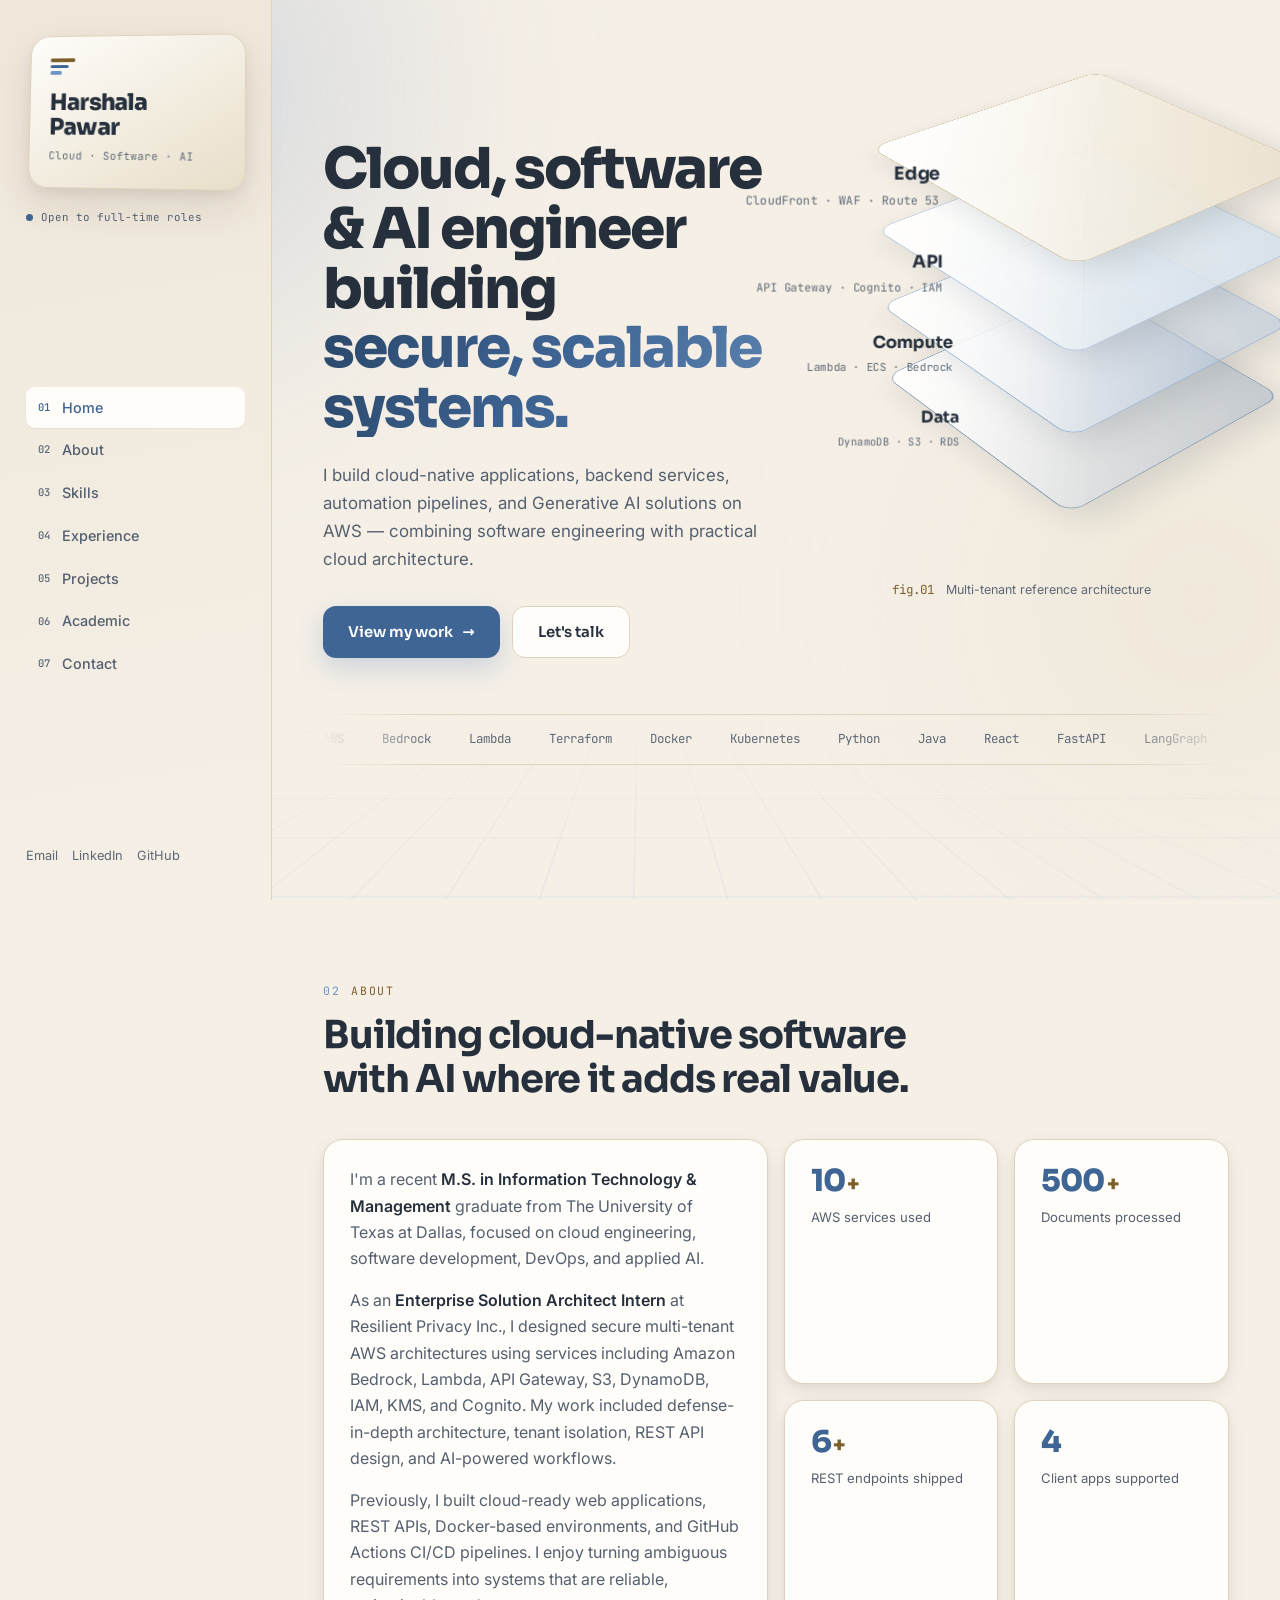
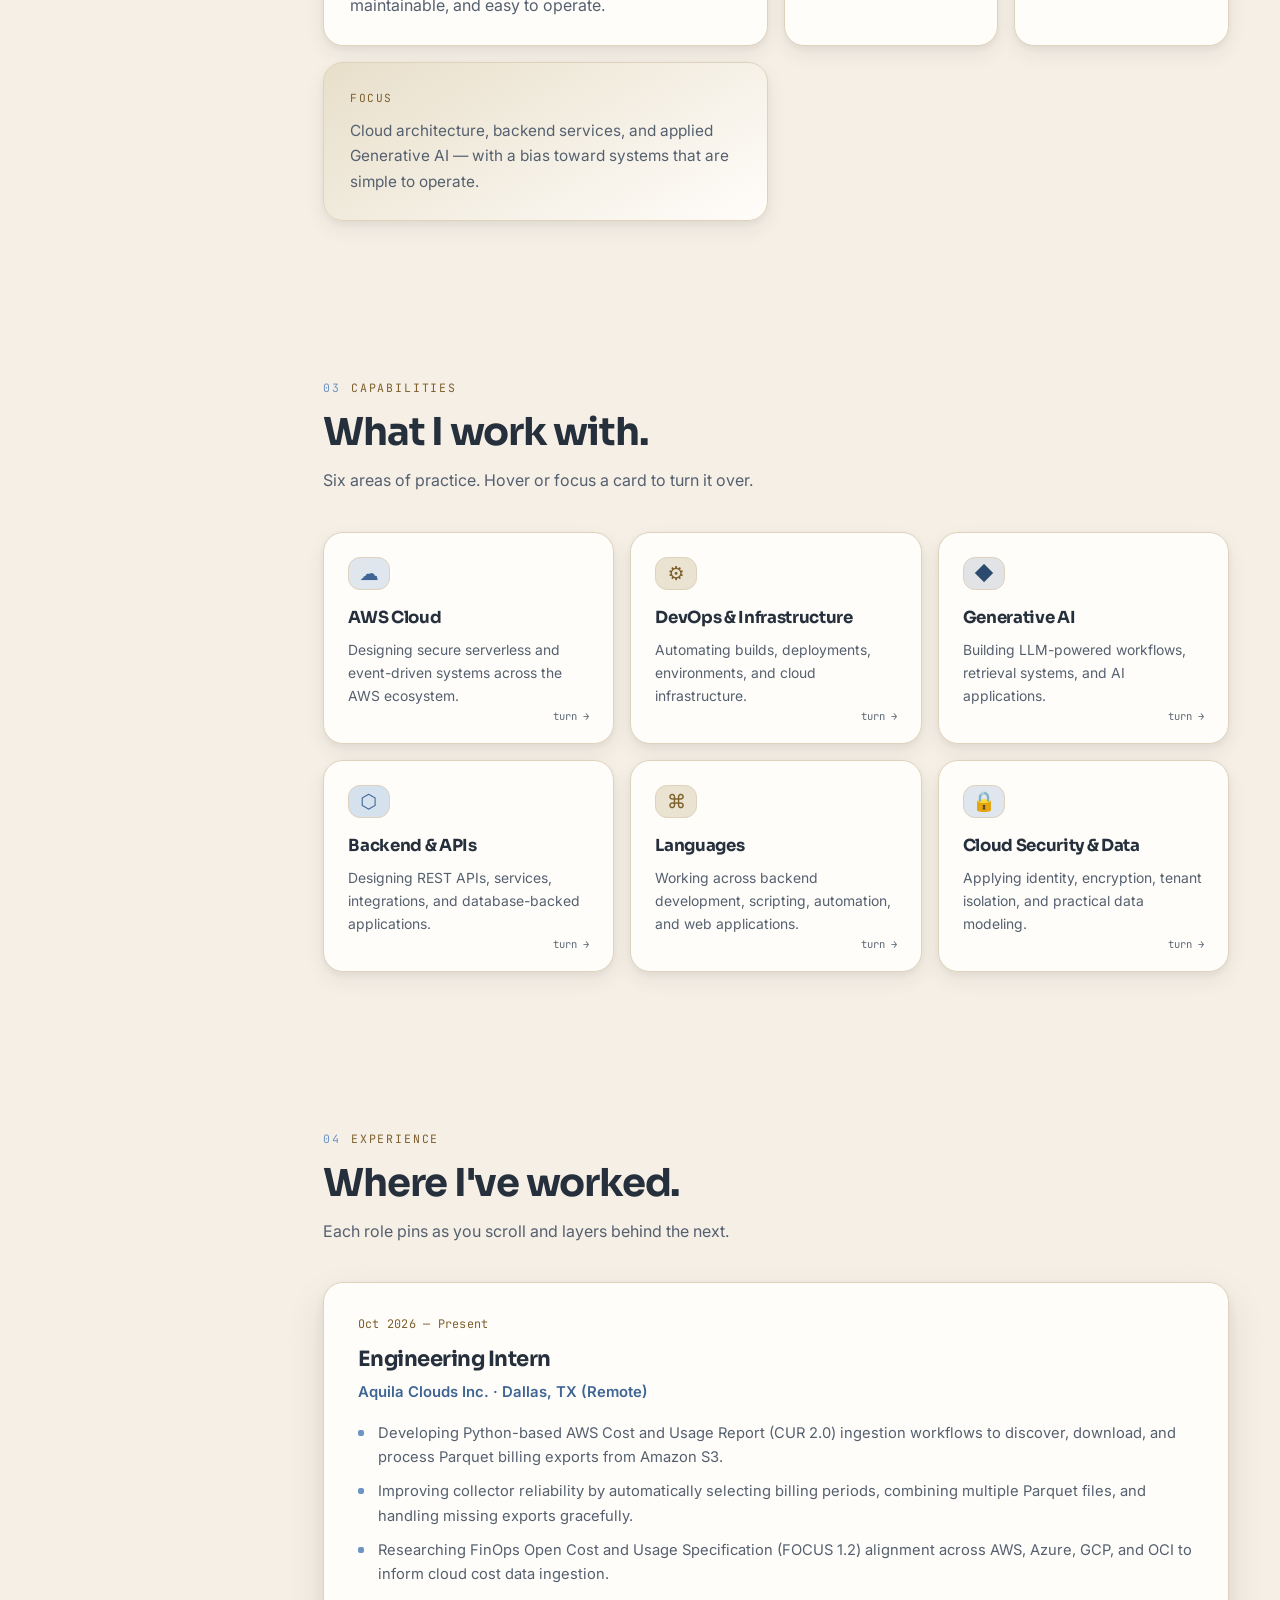
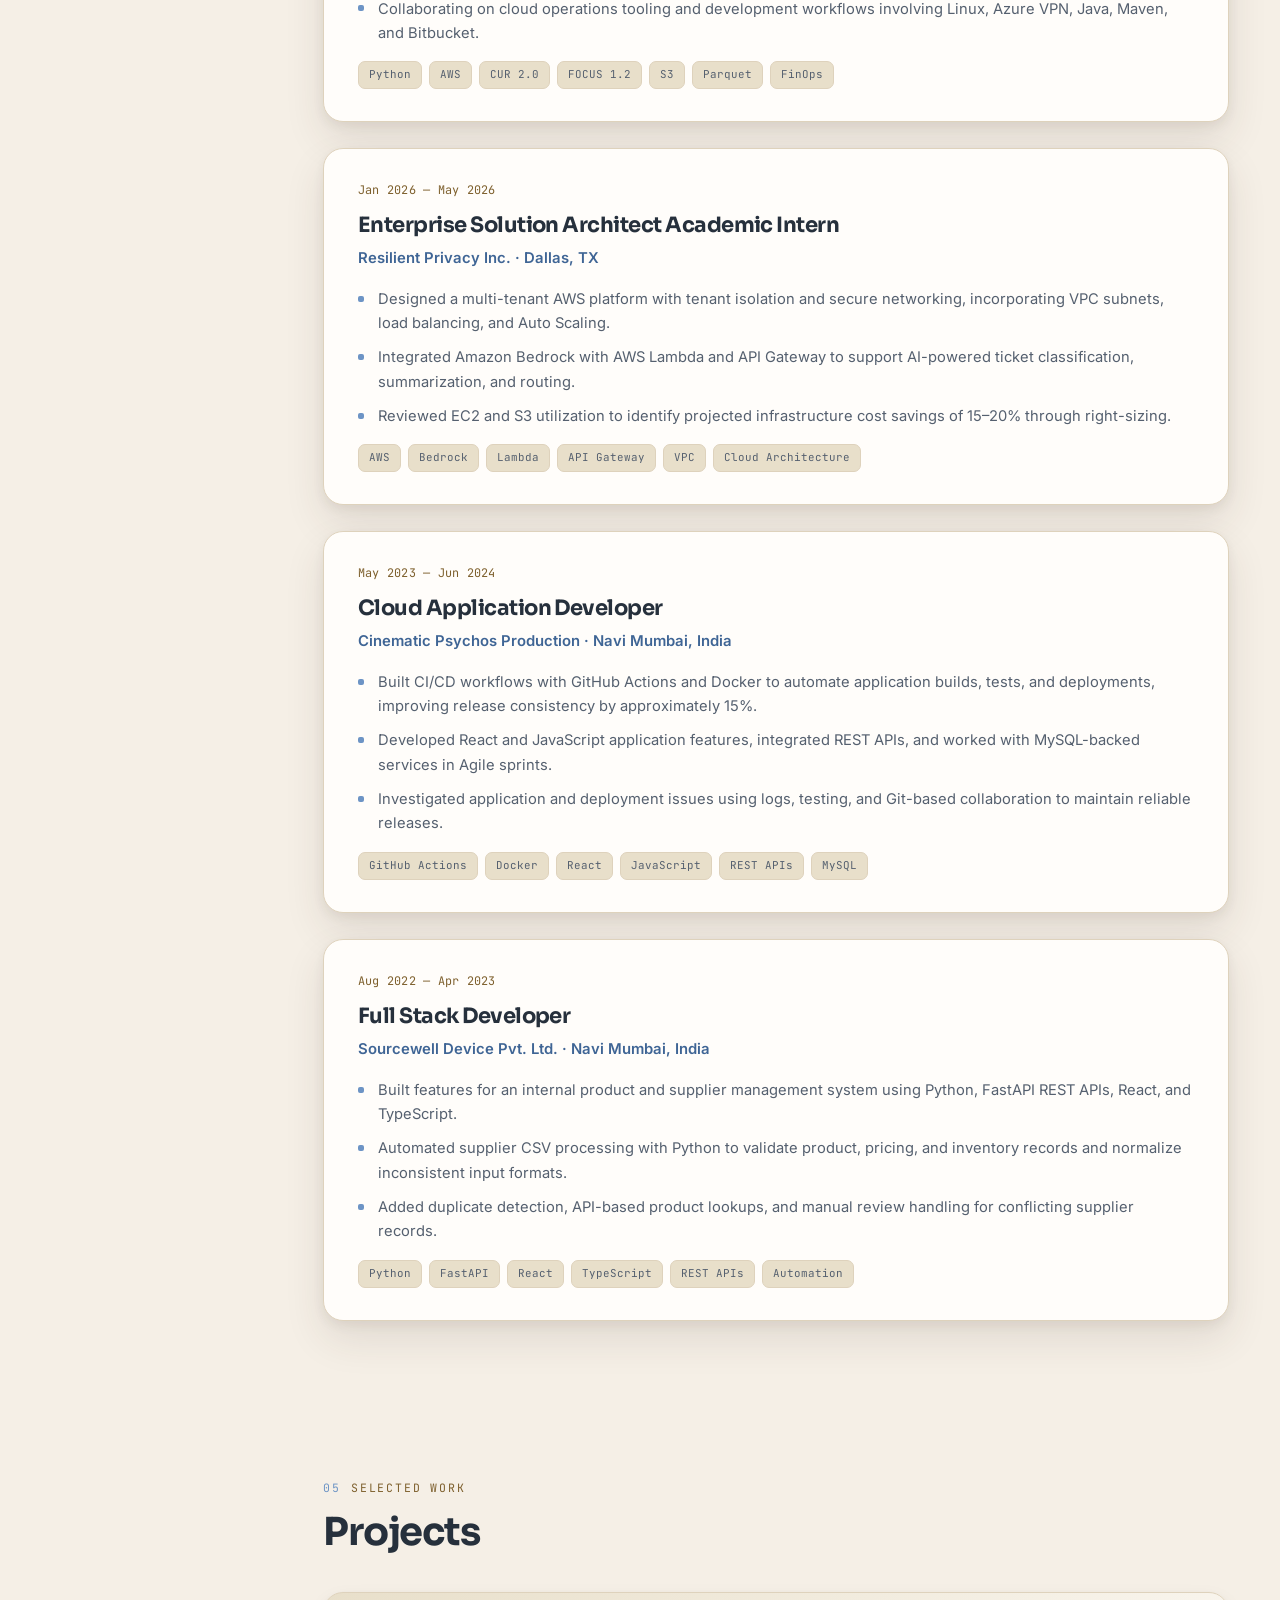
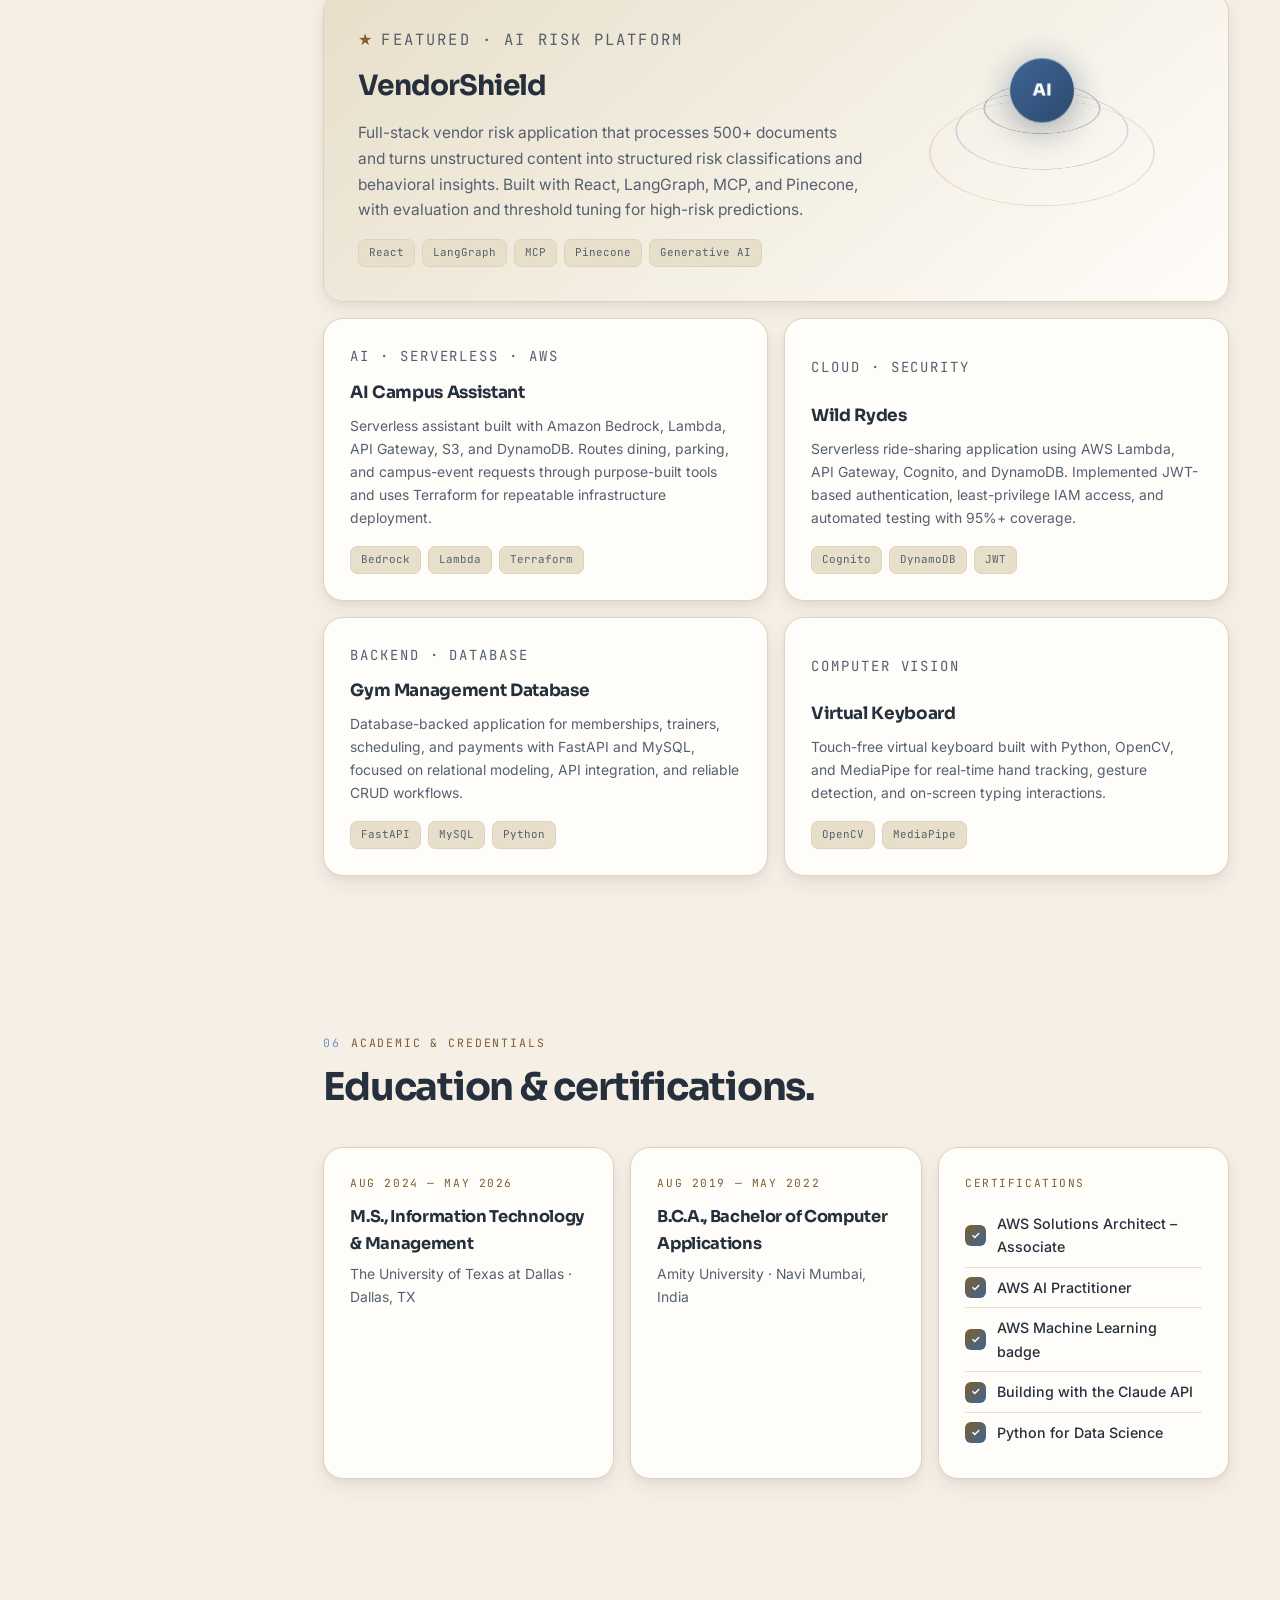
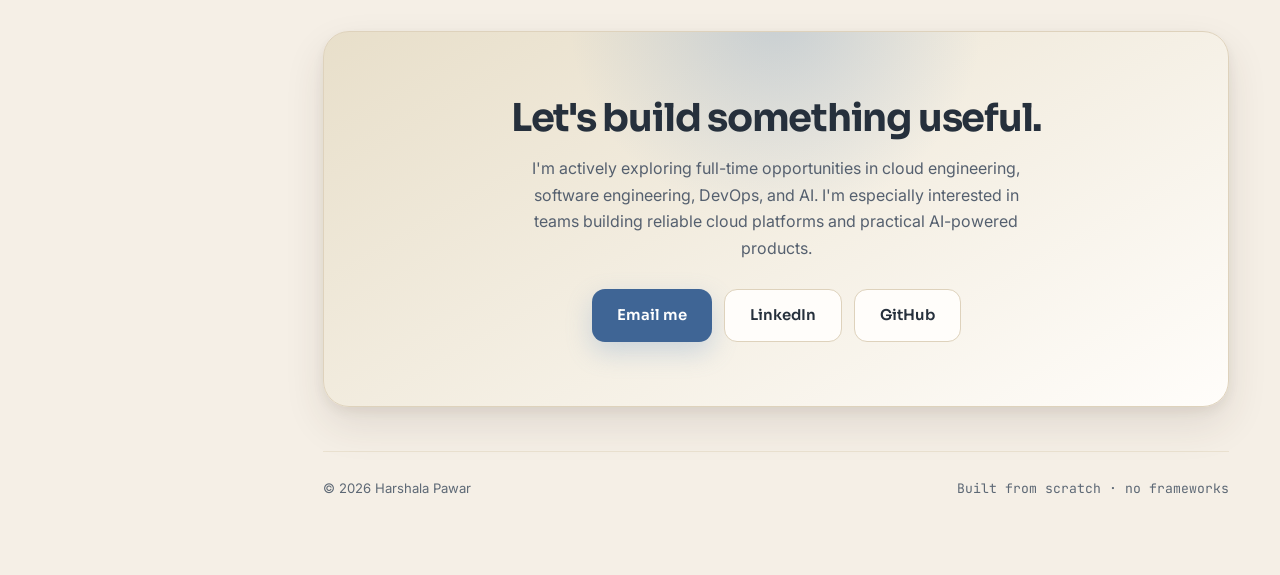
==== commit 82dc6c8b: "Update work experience with latest roles and corrected titles" ====
--- a/index.html
+++ b/index.html
@@ -228,46 +228,59 @@
   <div class="stack" id="stack">
     <article class="stack-card" style="--i:0">
       <div class="stack-head">
-        <p class="stack-when"><span class="mono">Jan 2026 — May 2026</span></p>
-        <h3>Solution Architect Academic Intern</h3>
-        <p class="stack-org">Resilient Privacy Inc. · Dallas, TX</p>
+        <p class="stack-when"><span class="mono">Oct 2026 — Present</span></p>
+        <h3>Engineering Intern</h3>
+        <p class="stack-org">Aquila Clouds Inc. · Dallas, TX (Remote)</p>
       </div>
       <ul class="points">
-        <li>Designed and implemented a secure, multi-tenant AWS platform supporting 6 microservices and 12+ REST APIs, applying tenant isolation and AWS Well-Architected principles across service layers.</li>
-        <li>Integrated Amazon Bedrock, AWS Lambda, and API Gateway to automate ticket classification, summarization, and routing through serverless AI workflows.</li>
-        <li>Configured Docker-based deployments, ALB routing, Auto Scaling policies, and segmented VPC subnet controls to support scalable and resilient application workloads.</li>
-        <li>Identified projected monthly AWS savings of 15–20% through utilization analysis and EC2/S3 right-sizing, presenting cost and architecture tradeoffs across 4 stakeholder reviews.</li>
-      </ul>
-      <ul class="tags"><li>AWS</li><li>Bedrock</li><li>Lambda</li><li>API Gateway</li><li>Docker</li><li>VPC</li><li>ALB</li><li>Auto Scaling</li></ul>
+        <li>Developing Python-based AWS Cost and Usage Report (CUR 2.0) ingestion workflows to discover, download, and process Parquet billing exports from Amazon S3.</li>
+        <li>Improving collector reliability by automatically selecting billing periods, combining multiple Parquet files, and handling missing exports gracefully.</li>
+        <li>Researching FinOps Open Cost and Usage Specification (FOCUS 1.2) alignment across AWS, Azure, GCP, and OCI to inform cloud cost data ingestion.</li>
+        <li>Collaborating on cloud operations tooling and development workflows involving Linux, Azure VPN, Java, Maven, and Bitbucket.</li>
+      </ul>
+      <ul class="tags"><li>Python</li><li>AWS</li><li>CUR 2.0</li><li>FOCUS 1.2</li><li>S3</li><li>Parquet</li><li>FinOps</li></ul>
     </article>
 
     <article class="stack-card" style="--i:1">
       <div class="stack-head">
-        <p class="stack-when"><span class="mono">May 2023 — Jun 2024</span></p>
-        <h3>Developer</h3>
-        <p class="stack-org">Cinematic Psychos Production · MU, India</p>
+        <p class="stack-when"><span class="mono">Jan 2026 — May 2026</span></p>
+        <h3>Enterprise Solution Architect Academic Intern</h3>
+        <p class="stack-org">Resilient Privacy Inc. · Dallas, TX</p>
       </div>
       <ul class="points">
-        <li>Built and maintained CI/CD pipelines using GitHub Actions and Docker across four client applications, automating build, test, and deployment workflows to improve release consistency.</li>
-        <li>Developed and integrated REST API endpoints and React features backed by MySQL, delivering cloud-ready application functionality across Agile release cycles.</li>
-        <li>Containerized application services with Docker and managed configurations across Linux-based development and production environments, improving deployment consistency by 15%.</li>
-        <li>Resolved production issues across application, database, and deployment layers using logs, root-cause analysis, testing, and Git-based code reviews.</li>
-      </ul>
-      <ul class="tags"><li>GitHub Actions</li><li>Docker</li><li>REST APIs</li><li>React</li><li>MySQL</li><li>Linux</li></ul>
+        <li>Designed a multi-tenant AWS platform with tenant isolation and secure networking, incorporating VPC subnets, load balancing, and Auto Scaling.</li>
+        <li>Integrated Amazon Bedrock with AWS Lambda and API Gateway to support AI-powered ticket classification, summarization, and routing.</li>
+        <li>Reviewed EC2 and S3 utilization to identify projected infrastructure cost savings of 15–20% through right-sizing.</li>
+      </ul>
+      <ul class="tags"><li>AWS</li><li>Bedrock</li><li>Lambda</li><li>API Gateway</li><li>VPC</li><li>Cloud Architecture</li></ul>
     </article>
 
     <article class="stack-card" style="--i:2">
       <div class="stack-head">
-        <p class="stack-when"><span class="mono">Jan 2023 — Apr 2023</span></p>
-        <h3>Software Developer</h3>
-        <p class="stack-org">Sourcewell Device Private Limited · MU, India</p>
+        <p class="stack-when"><span class="mono">May 2023 — Jun 2024</span></p>
+        <h3>Cloud Application Developer</h3>
+        <p class="stack-org">Cinematic Psychos Production · Navi Mumbai, India</p>
       </div>
       <ul class="points">
-        <li>Built and integrated Java REST APIs for customer, product, and order workflows with input validation and structured exception handling.</li>
-        <li>Optimized PostgreSQL queries and indexing strategies, improving query performance by 15% for high-volume data operations.</li>
-        <li>Resolved 30+ defects across development and QA cycles within an Agile SDLC, discovering and learning new technologies independently to unblock delivery.</li>
-      </ul>
-      <ul class="tags"><li>Java</li><li>REST APIs</li><li>PostgreSQL</li><li>Agile</li><li>SDLC</li></ul>
+        <li>Built CI/CD workflows with GitHub Actions and Docker to automate application builds, tests, and deployments, improving release consistency by approximately 15%.</li>
+        <li>Developed React and JavaScript application features, integrated REST APIs, and worked with MySQL-backed services in Agile sprints.</li>
+        <li>Investigated application and deployment issues using logs, testing, and Git-based collaboration to maintain reliable releases.</li>
+      </ul>
+      <ul class="tags"><li>GitHub Actions</li><li>Docker</li><li>React</li><li>JavaScript</li><li>REST APIs</li><li>MySQL</li></ul>
+    </article>
+
+    <article class="stack-card" style="--i:3">
+      <div class="stack-head">
+        <p class="stack-when"><span class="mono">Aug 2022 — Apr 2023</span></p>
+        <h3>Full Stack Developer</h3>
+        <p class="stack-org">Sourcewell Device Pvt. Ltd. · Navi Mumbai, India</p>
+      </div>
+      <ul class="points">
+        <li>Built features for an internal product and supplier management system using Python, FastAPI REST APIs, React, and TypeScript.</li>
+        <li>Automated supplier CSV processing with Python to validate product, pricing, and inventory records and normalize inconsistent input formats.</li>
+        <li>Added duplicate detection, API-based product lookups, and manual review handling for conflicting supplier records.</li>
+      </ul>
+      <ul class="tags"><li>Python</li><li>FastAPI</li><li>React</li><li>TypeScript</li><li>REST APIs</li><li>Automation</li></ul>
     </article>
   </div>
 </section>
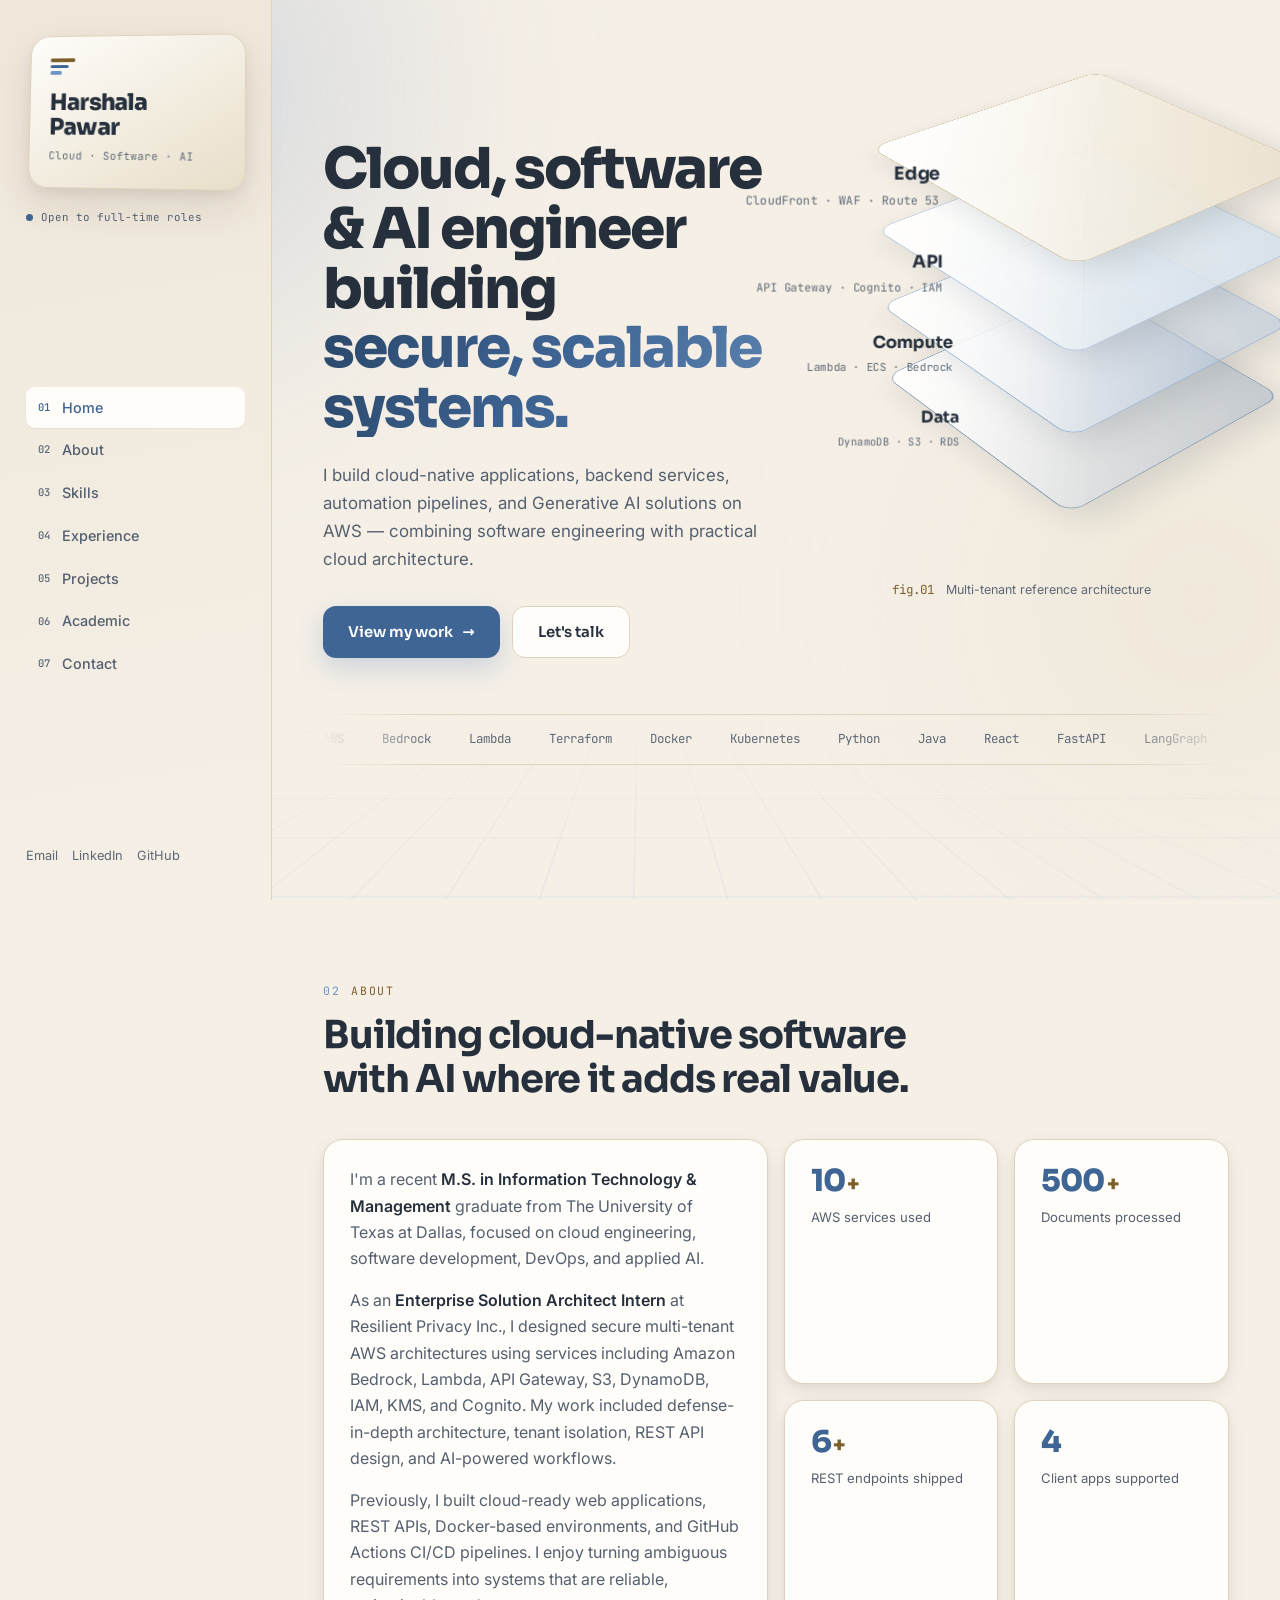
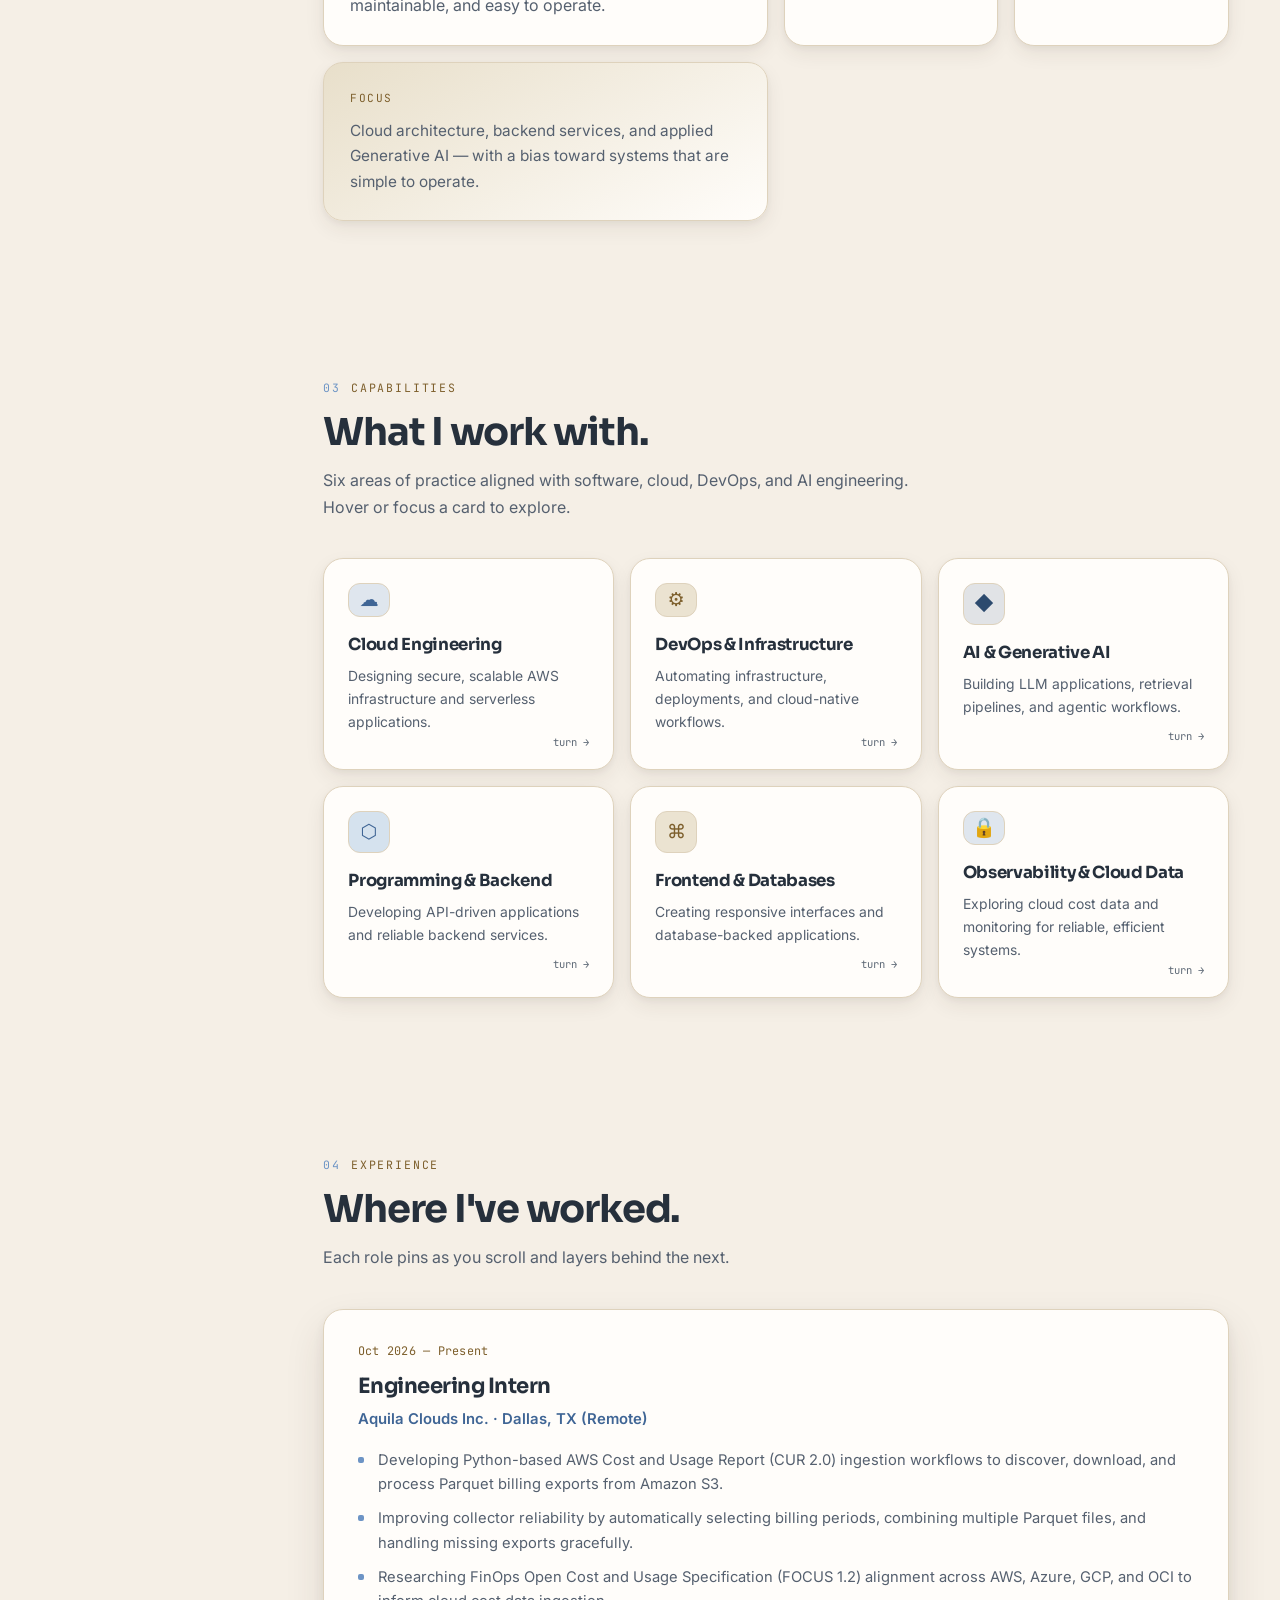
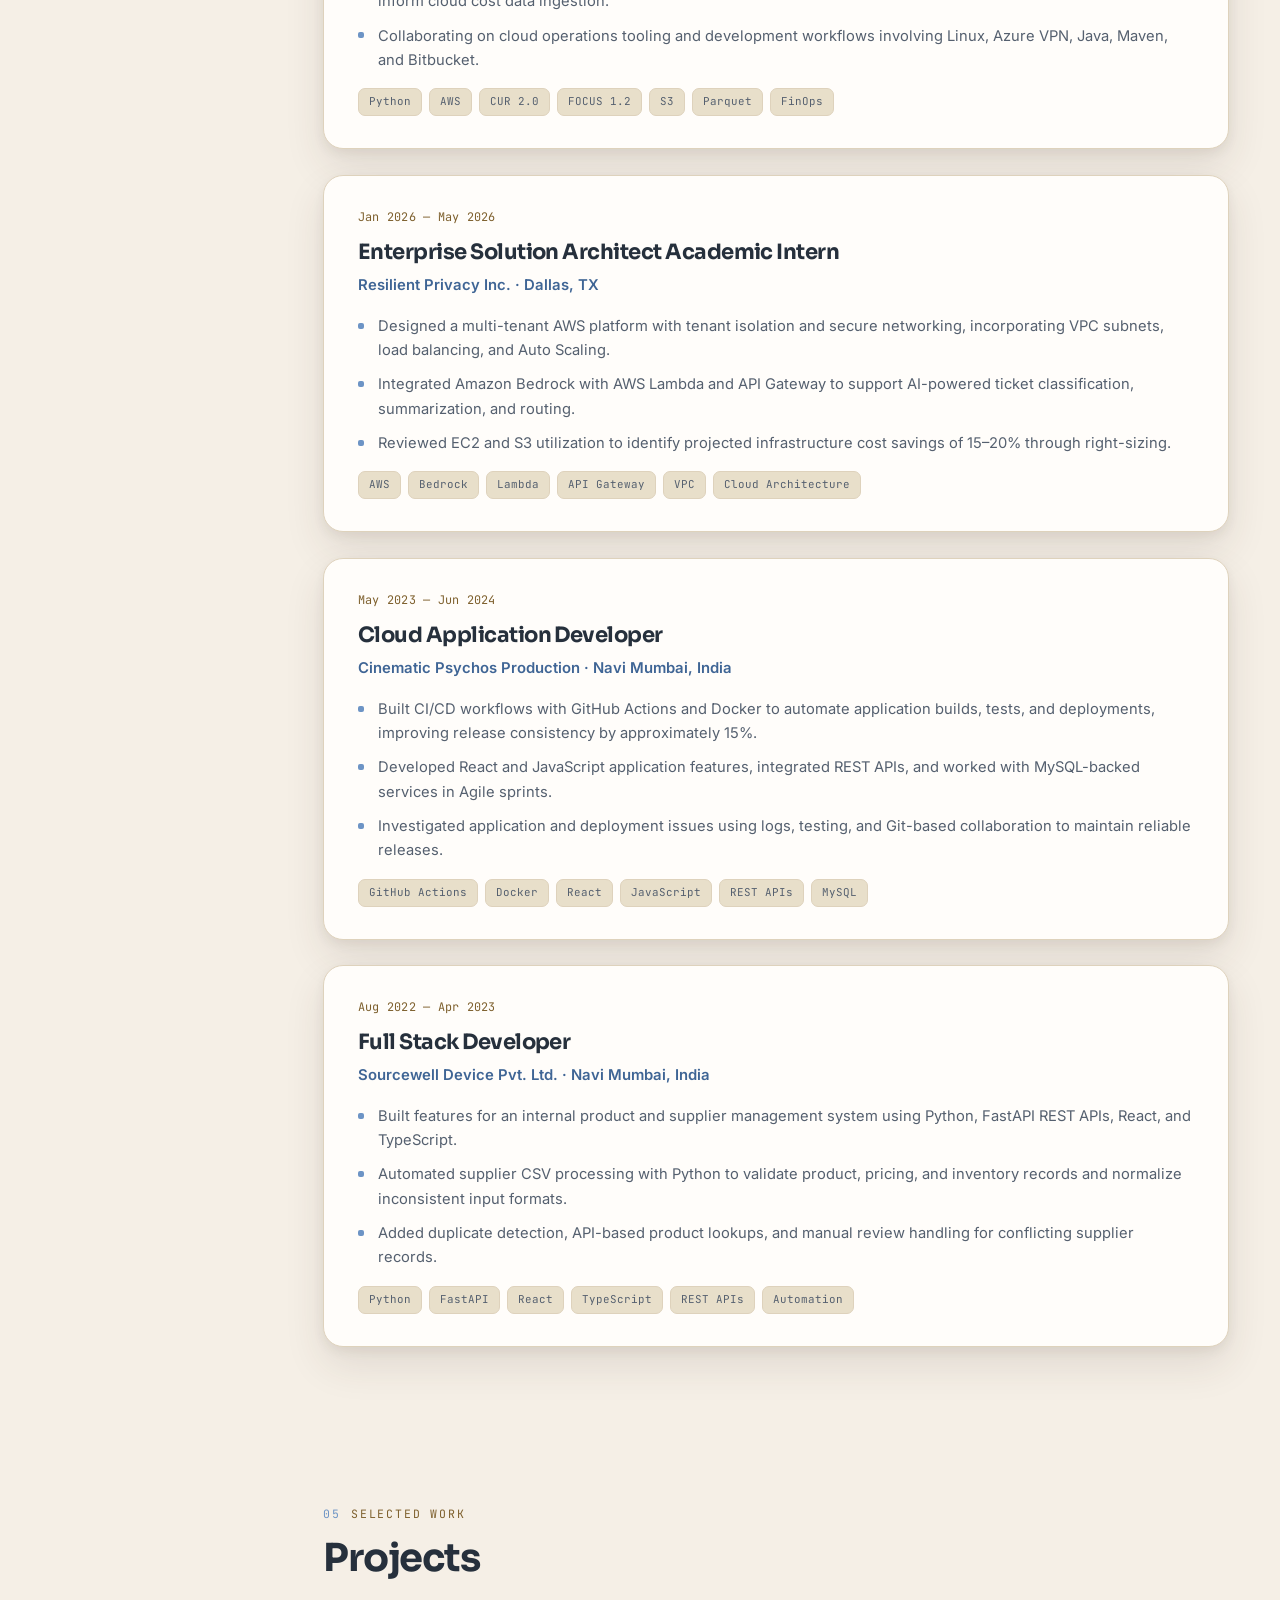
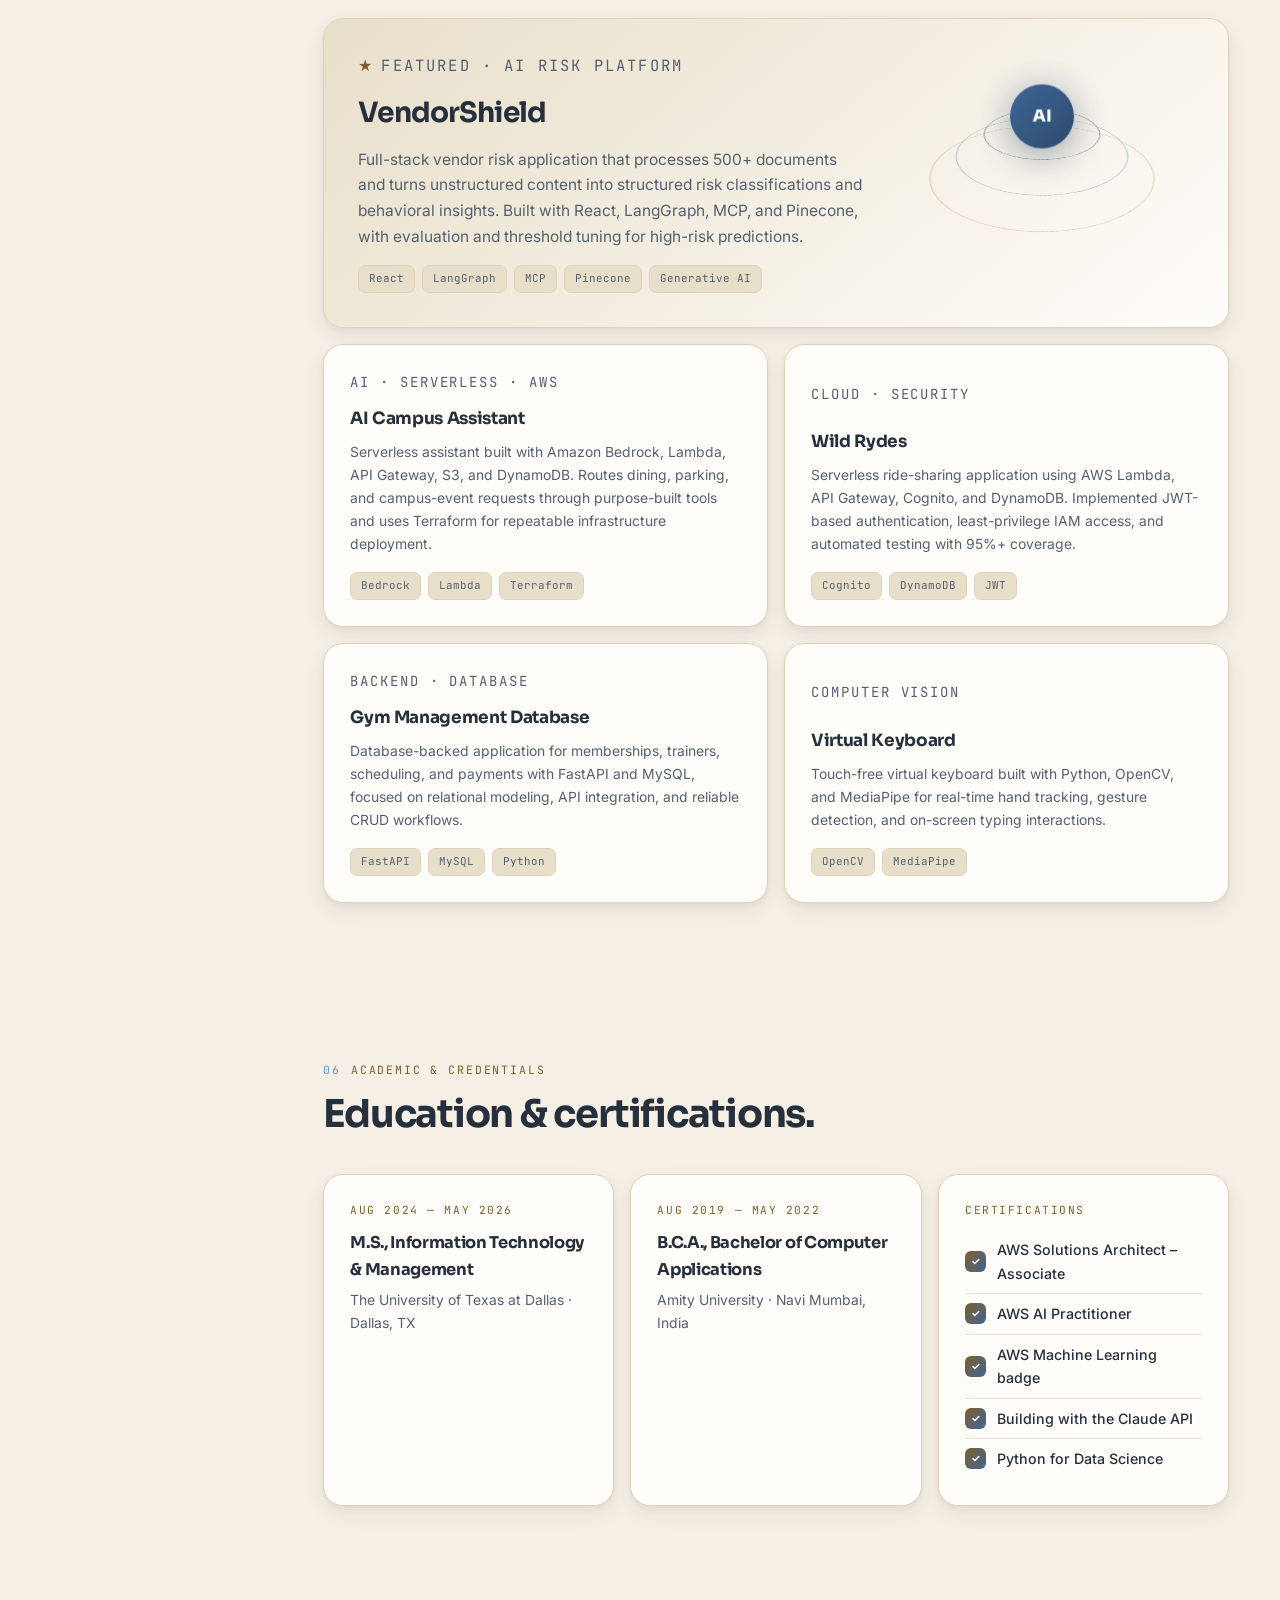
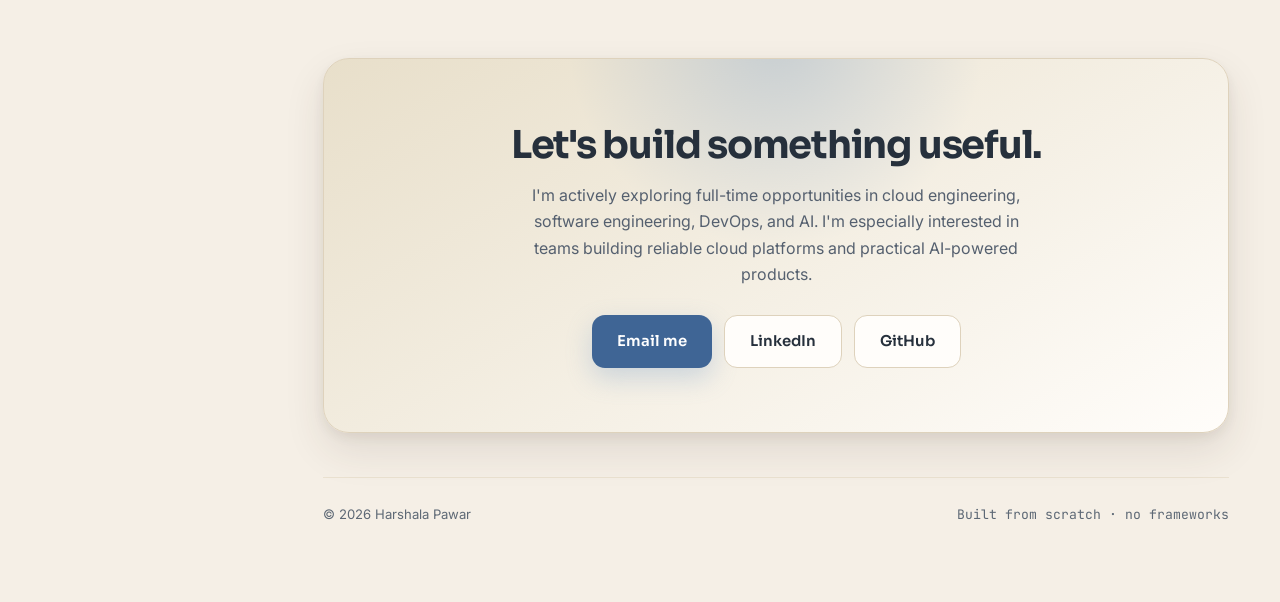
==== commit e847d155: "Refresh portfolio skills for software, cloud, DevOps and AI engineering" ====
--- a/index.html
+++ b/index.html
@@ -121,7 +121,7 @@
   <div class="sec-head">
     <p class="sec-label"><span class="mono">03</span> Capabilities</p>
     <h2>What I work with.</h2>
-    <p class="sec-sub">Six areas of practice. Hover or focus a card to turn it over.</p>
+    <p class="sec-sub">Six areas of practice aligned with software, cloud, DevOps, and AI engineering. Hover or focus a card to explore.</p>
   </div>
 
   <div class="flip-grid">
@@ -129,13 +129,13 @@
       <div class="flip-in">
         <div class="flip-front">
           <span class="flip-ic ic-blue" aria-hidden="true">☁</span>
-          <h3>AWS Cloud</h3>
-          <p>Designing secure serverless and event-driven systems across the AWS ecosystem.</p>
-          <span class="flip-hint" aria-hidden="true">turn →</span>
-        </div>
-        <div class="flip-back">
-          <p class="flip-k">Tools</p>
-          <ul class="tags"><li>Lambda</li><li>API Gateway</li><li>S3</li><li>DynamoDB</li><li>RDS</li><li>EC2</li></ul>
+          <h3>Cloud Engineering</h3>
+          <p>Designing secure, scalable AWS infrastructure and serverless applications.</p>
+          <span class="flip-hint" aria-hidden="true">turn →</span>
+        </div>
+        <div class="flip-back">
+          <p class="flip-k">Tools</p>
+          <ul class="tags"><li>AWS</li><li>EC2</li><li>Lambda</li><li>S3</li><li>API Gateway</li><li>VPC</li><li>IAM</li><li>CloudWatch</li></ul>
         </div>
       </div>
     </div>
@@ -145,12 +145,12 @@
         <div class="flip-front">
           <span class="flip-ic ic-sand" aria-hidden="true">⚙</span>
           <h3>DevOps &amp; Infrastructure</h3>
-          <p>Automating builds, deployments, environments, and cloud infrastructure.</p>
-          <span class="flip-hint" aria-hidden="true">turn →</span>
-        </div>
-        <div class="flip-back">
-          <p class="flip-k">Tools</p>
-          <ul class="tags"><li>Docker</li><li>Terraform</li><li>GitHub Actions</li><li>Jenkins</li><li>Kubernetes</li><li>Linux</li></ul>
+          <p>Automating infrastructure, deployments, and cloud-native workflows.</p>
+          <span class="flip-hint" aria-hidden="true">turn →</span>
+        </div>
+        <div class="flip-back">
+          <p class="flip-k">Tools</p>
+          <ul class="tags"><li>Docker</li><li>Kubernetes</li><li>Terraform</li><li>GitHub Actions</li><li>CI/CD</li><li>Linux</li><li>Git</li></ul>
         </div>
       </div>
     </div>
@@ -159,8 +159,8 @@
       <div class="flip-in">
         <div class="flip-front">
           <span class="flip-ic ic-navy" aria-hidden="true">◆</span>
-          <h3>Generative AI</h3>
-          <p>Building LLM-powered workflows, retrieval systems, and AI applications.</p>
+          <h3>AI &amp; Generative AI</h3>
+          <p>Building LLM applications, retrieval pipelines, and agentic workflows.</p>
           <span class="flip-hint" aria-hidden="true">turn →</span>
         </div>
         <div class="flip-back">
@@ -174,13 +174,13 @@
       <div class="flip-in">
         <div class="flip-front">
           <span class="flip-ic ic-sky" aria-hidden="true">⬡</span>
-          <h3>Backend &amp; APIs</h3>
-          <p>Designing REST APIs, services, integrations, and database-backed applications.</p>
-          <span class="flip-hint" aria-hidden="true">turn →</span>
-        </div>
-        <div class="flip-back">
-          <p class="flip-k">Tools</p>
-          <ul class="tags"><li>Spring Boot</li><li>Node.js</li><li>FastAPI</li><li>REST APIs</li><li>Microservices</li></ul>
+          <h3>Programming &amp; Backend</h3>
+          <p>Developing API-driven applications and reliable backend services.</p>
+          <span class="flip-hint" aria-hidden="true">turn →</span>
+        </div>
+        <div class="flip-back">
+          <p class="flip-k">Tools</p>
+          <ul class="tags"><li>Python</li><li>Java</li><li>TypeScript</li><li>JavaScript</li><li>FastAPI</li><li>REST APIs</li></ul>
         </div>
       </div>
     </div>
@@ -189,13 +189,13 @@
       <div class="flip-in">
         <div class="flip-front">
           <span class="flip-ic ic-sand" aria-hidden="true">⌘</span>
-          <h3>Languages</h3>
-          <p>Working across backend development, scripting, automation, and web applications.</p>
-          <span class="flip-hint" aria-hidden="true">turn →</span>
-        </div>
-        <div class="flip-back">
-          <p class="flip-k">Tools</p>
-          <ul class="tags"><li>Python</li><li>Java</li><li>JavaScript</li><li>TypeScript</li><li>SQL</li><li>Bash</li></ul>
+          <h3>Frontend &amp; Databases</h3>
+          <p>Creating responsive interfaces and database-backed applications.</p>
+          <span class="flip-hint" aria-hidden="true">turn →</span>
+        </div>
+        <div class="flip-back">
+          <p class="flip-k">Tools</p>
+          <ul class="tags"><li>React</li><li>HTML</li><li>CSS</li><li>Tailwind CSS</li><li>PostgreSQL</li><li>MySQL</li><li>DynamoDB</li></ul>
         </div>
       </div>
     </div>
@@ -204,13 +204,13 @@
       <div class="flip-in">
         <div class="flip-front">
           <span class="flip-ic ic-blue" aria-hidden="true">🔒</span>
-          <h3>Cloud Security &amp; Data</h3>
-          <p>Applying identity, encryption, tenant isolation, and practical data modeling.</p>
-          <span class="flip-hint" aria-hidden="true">turn →</span>
-        </div>
-        <div class="flip-back">
-          <p class="flip-k">Tools</p>
-          <ul class="tags"><li>IAM</li><li>KMS</li><li>Cognito</li><li>VPC</li><li>PostgreSQL</li><li>MySQL</li></ul>
+          <h3>Observability &amp; Cloud Data</h3>
+          <p>Exploring cloud cost data and monitoring for reliable, efficient systems.</p>
+          <span class="flip-hint" aria-hidden="true">turn →</span>
+        </div>
+        <div class="flip-back">
+          <p class="flip-k">Tools</p>
+          <ul class="tags"><li>Prometheus</li><li>Grafana</li><li>AWS CUR 2.0</li><li>FOCUS 1.2</li><li>Pandas</li><li>Parquet</li></ul>
         </div>
       </div>
     </div>
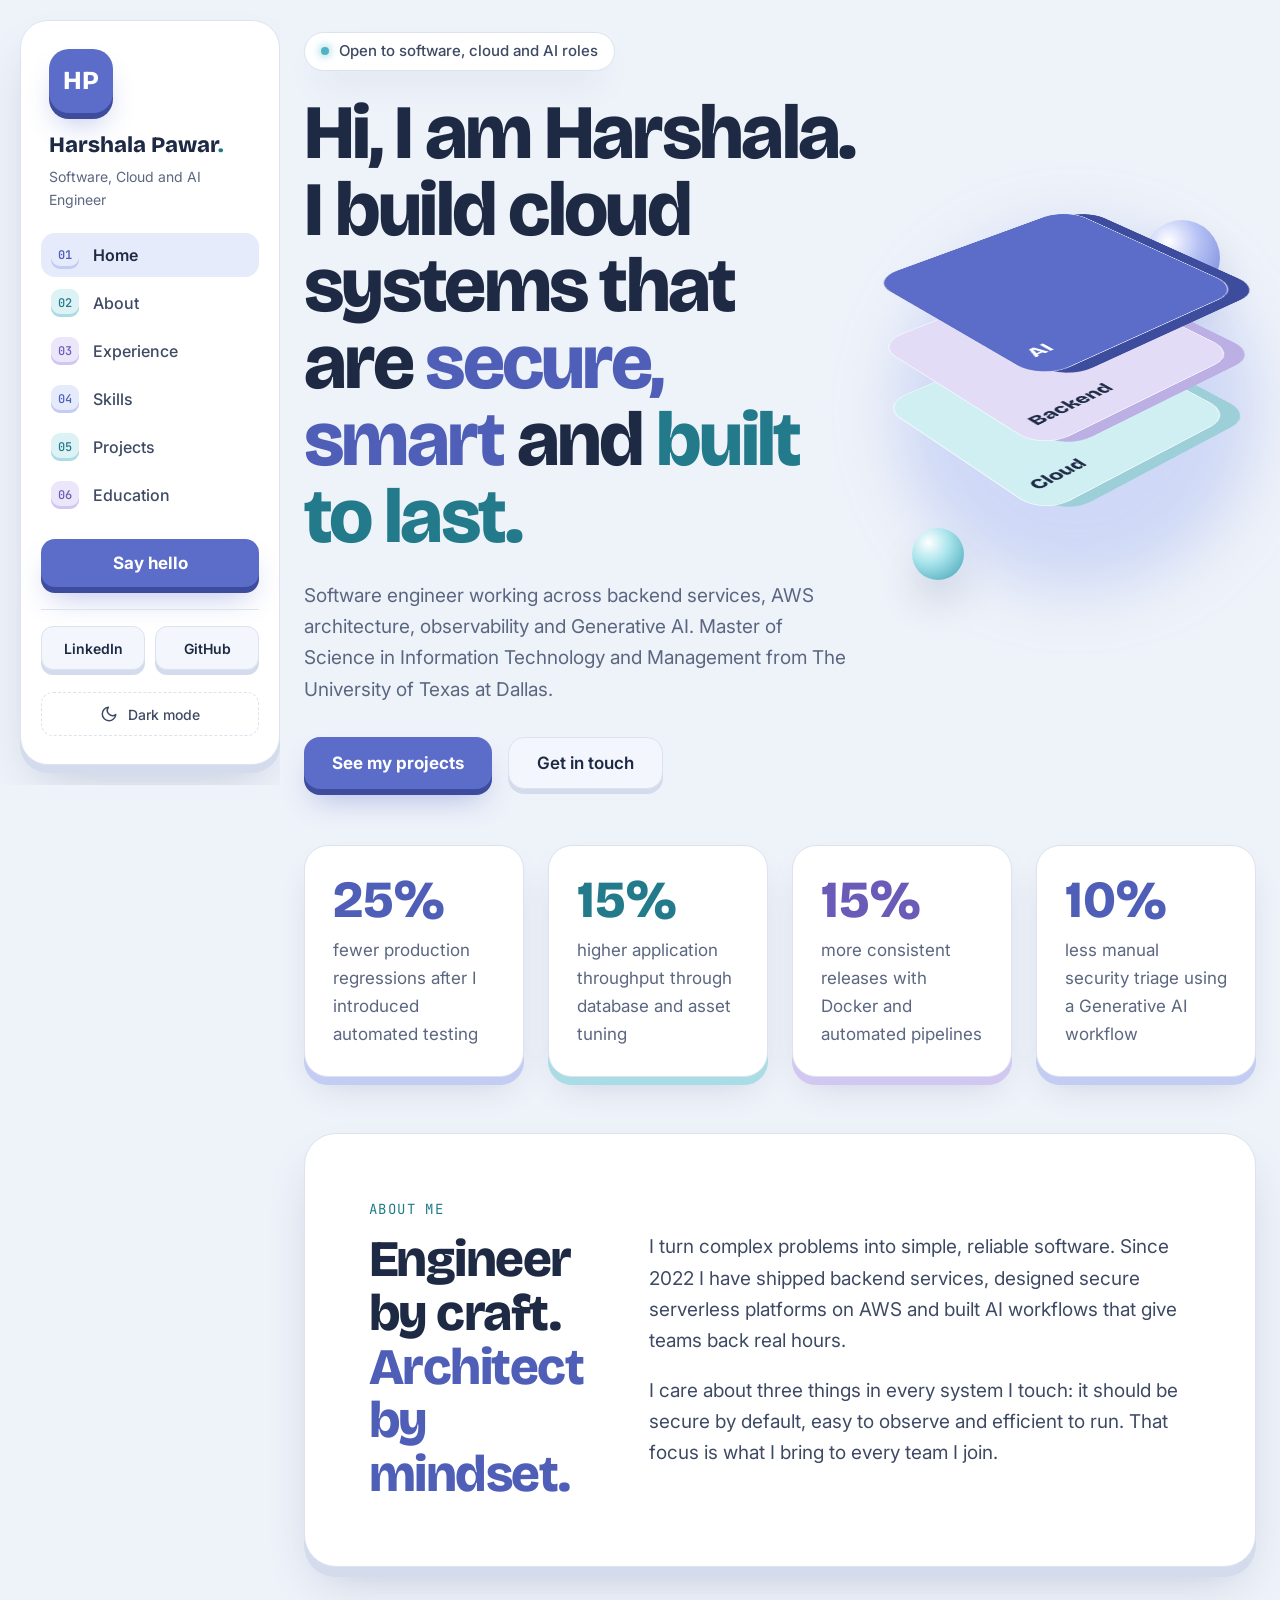
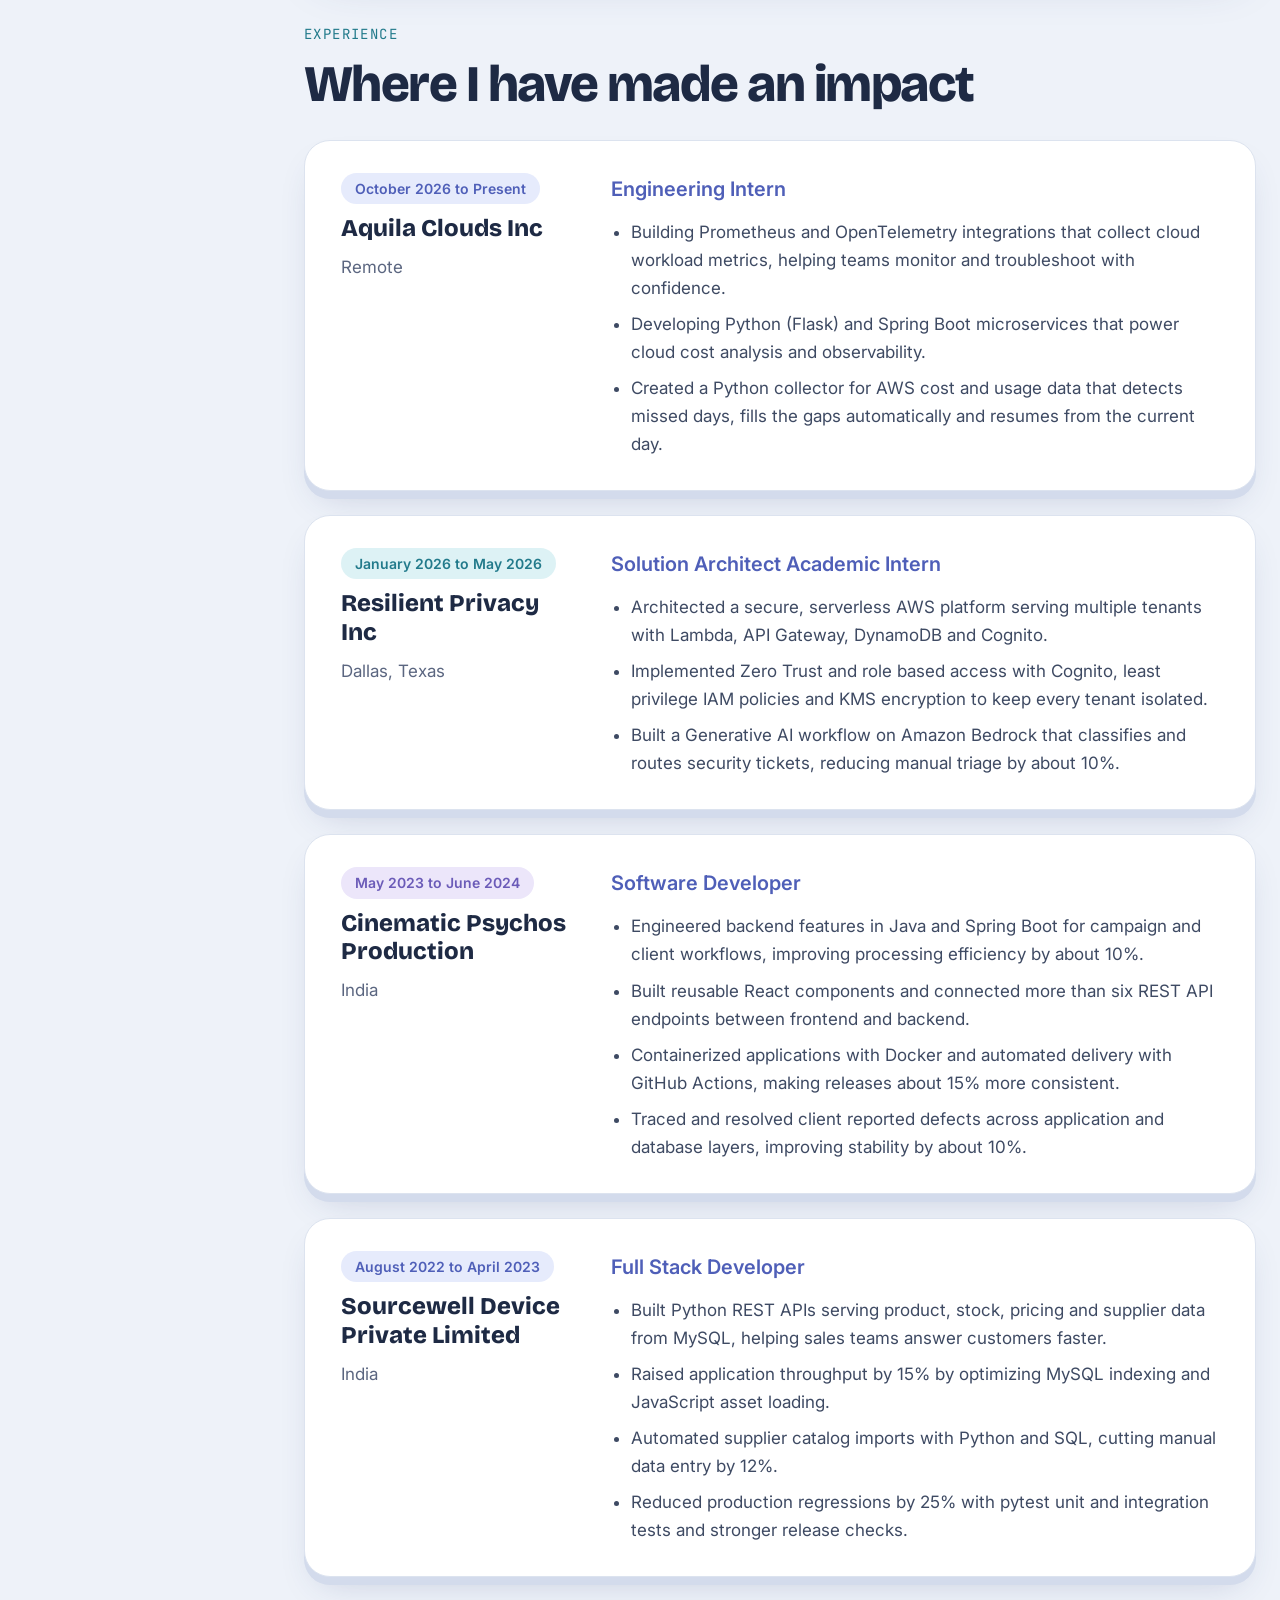
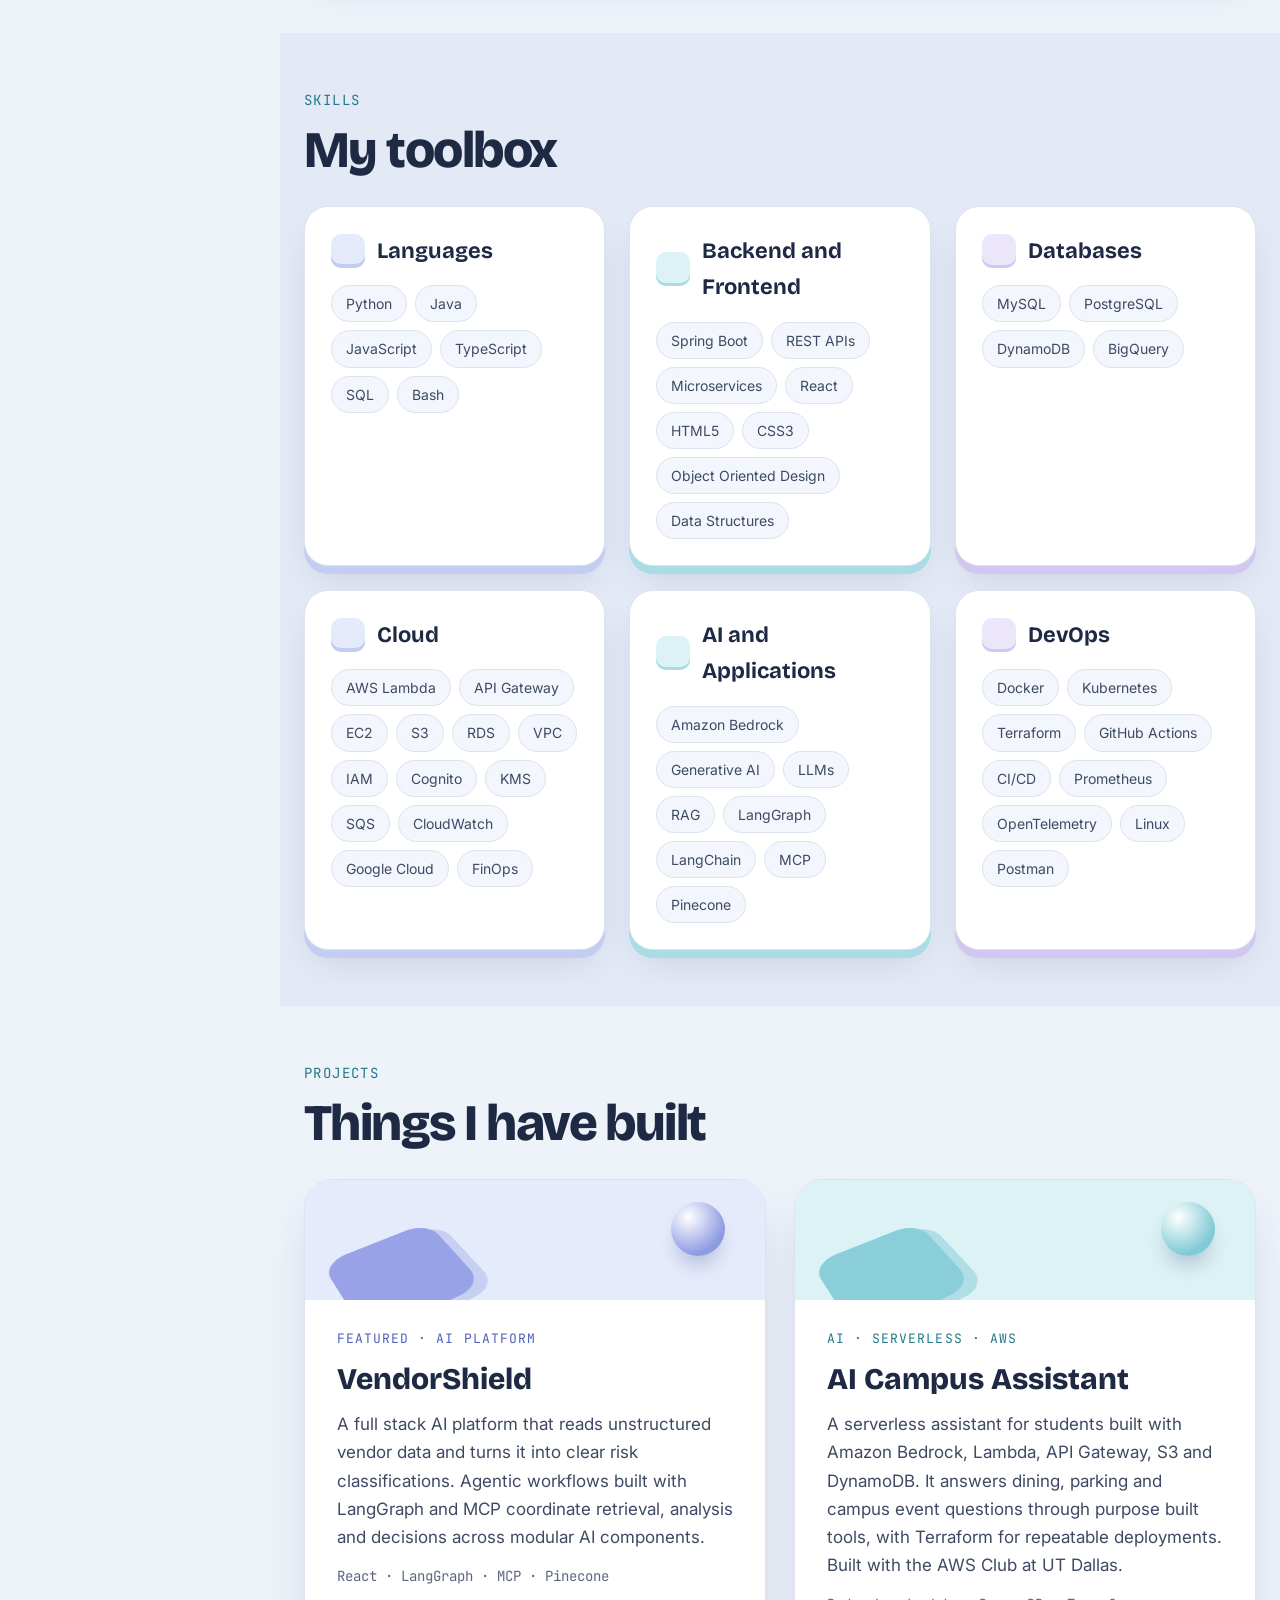
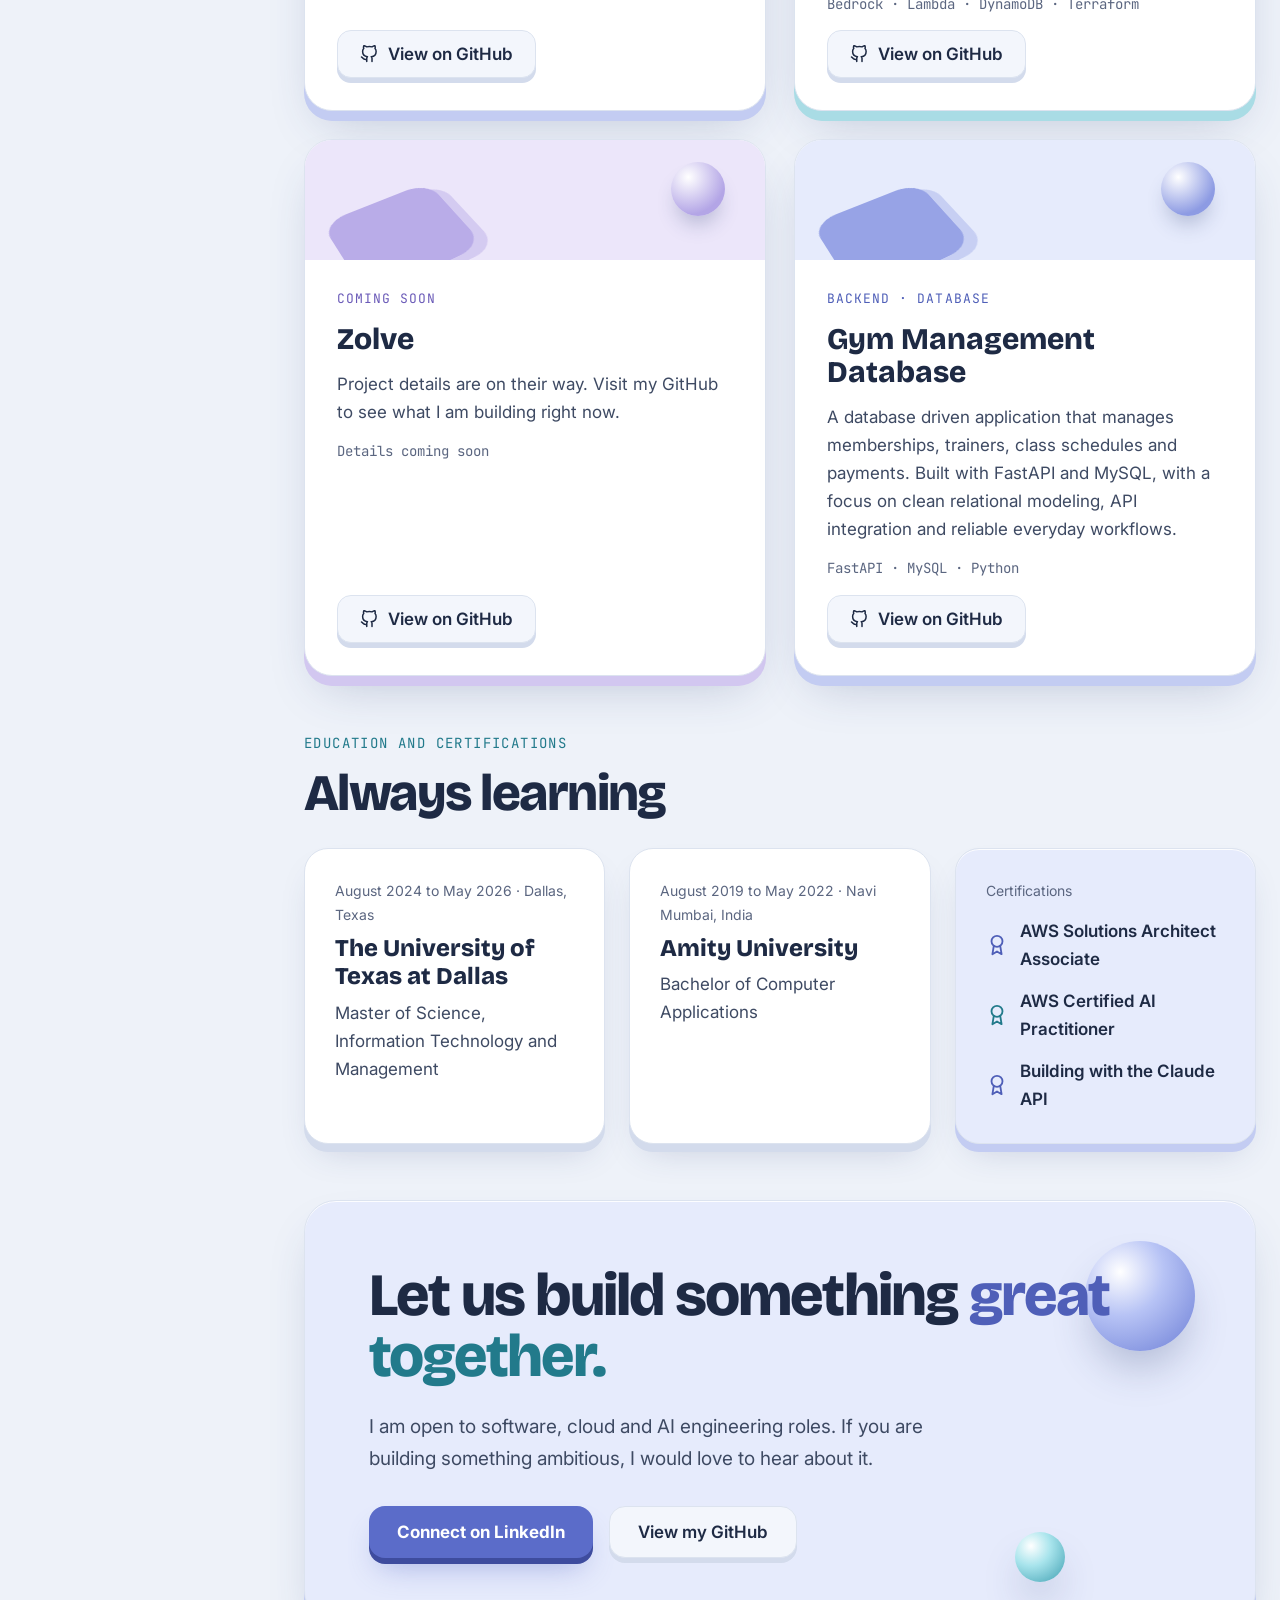
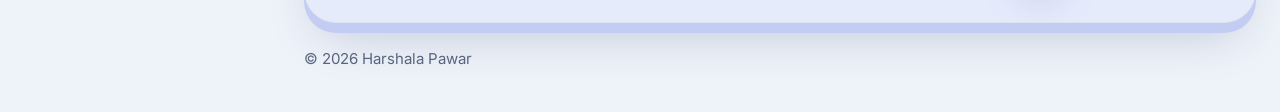
==== commit ba61efb8: "Redesign portfolio with cool 3D theme and fixed side menu - New layout with a sticky vertical side m" ====
--- a/index.html
+++ b/index.html
@@ -3,393 +3,298 @@
 <head>
 <meta charset="UTF-8">
 <meta name="viewport" content="width=device-width, initial-scale=1.0">
-<title>Harshala Pawar — Cloud, Software &amp; AI Engineer</title>
-<meta name="description" content="Cloud, software and AI engineer building secure, scalable systems on AWS. M.S. Information Technology &amp; Management, UT Dallas.">
+<title>Harshala Pawar | Software, Cloud and AI Engineer</title>
+<meta name="description" content="Harshala Pawar is a software engineer building secure cloud systems on AWS and the AI workflows that run on them. Master of Science, The University of Texas at Dallas.">
+<meta property="og:title" content="Harshala Pawar | Software, Cloud and AI Engineer">
+<meta property="og:description" content="I build cloud systems that are secure, smart and built to last.">
+<meta property="og:type" content="website">
+<meta name="theme-color" content="#EEF2F9">
 <link rel="preconnect" href="https://fonts.googleapis.com">
 <link rel="preconnect" href="https://fonts.gstatic.com" crossorigin>
-<link href="https://fonts.googleapis.com/css2?family=Sora:wght@400;500;600;700;800&family=Inter:wght@400;450;500;600&family=JetBrains+Mono:wght@400;500&display=swap" rel="stylesheet">
+<link href="https://fonts.googleapis.com/css2?family=Bricolage+Grotesque:opsz,wght@12..96,500;12..96,700;12..96,800&family=Inter:wght@400;500;600&family=JetBrains+Mono:wght@500&display=swap" rel="stylesheet">
 <link rel="stylesheet" href="style.css">
+<script>
+  try { var t = localStorage.getItem('hp-theme'); if (t) document.documentElement.setAttribute('data-theme', t); } catch (e) {}
+</script>
 </head>
 <body>
-
-<div class="field" aria-hidden="true">
-  <div class="field-grid"></div>
-  <div class="field-glow field-glow-a"></div>
-  <div class="field-glow field-glow-b"></div>
+<div class="layout">
+
+<!-- ============ SIDE MENU ============ -->
+<aside class="side">
+  <nav class="side-card" aria-label="Main">
+    <div class="side-id">
+      <div class="badge">HP</div>
+      <div>
+        <a href="#home" class="side-name">Harshala Pawar<span class="dot">.</span></a>
+        <p class="side-role">Software, Cloud and AI Engineer</p>
+      </div>
+    </div>
+
+    <ul class="side-links">
+      <li><a class="navlink" href="#home"><span class="num tone-1">01</span>Home</a></li>
+      <li><a class="navlink" href="#about"><span class="num tone-2">02</span>About</a></li>
+      <li><a class="navlink" href="#experience"><span class="num tone-3">03</span>Experience</a></li>
+      <li><a class="navlink" href="#skills"><span class="num tone-1">04</span>Skills</a></li>
+      <li><a class="navlink" href="#projects"><span class="num tone-2">05</span>Projects</a></li>
+      <li><a class="navlink" href="#education"><span class="num tone-3">06</span>Education</a></li>
+    </ul>
+
+    <a class="btn btn-primary btn-block" href="#contact">Say hello</a>
+
+    <div class="side-social">
+      <a class="btn btn-ghost btn-sm" href="https://www.linkedin.com/in/harshalapawar" target="_blank" rel="noopener">LinkedIn</a>
+      <a class="btn btn-ghost btn-sm" href="https://github.com/harshala117" target="_blank" rel="noopener">GitHub</a>
+    </div>
+
+    <button class="theme-toggle" id="themeToggle" type="button" aria-label="Switch between light and dark theme">
+      <svg class="icon-moon" width="18" height="18" viewBox="0 0 24 24" fill="none" stroke="currentColor" stroke-width="2" stroke-linecap="round" stroke-linejoin="round" aria-hidden="true"><path d="M21 12.79A9 9 0 1 1 11.21 3 7 7 0 0 0 21 12.79z"/></svg>
+      <svg class="icon-sun" width="18" height="18" viewBox="0 0 24 24" fill="none" stroke="currentColor" stroke-width="2" stroke-linecap="round" stroke-linejoin="round" aria-hidden="true"><circle cx="12" cy="12" r="4"/><path d="M12 2v2M12 20v2M4.93 4.93l1.41 1.41M17.66 17.66l1.41 1.41M2 12h2M20 12h2M4.93 19.07l1.41-1.41M17.66 6.34l1.41-1.41"/></svg>
+      <span class="theme-label">Dark mode</span>
+    </button>
+  </nav>
+</aside>
+
+<main class="content">
+
+<!-- ============ HERO ============ -->
+<section id="home" class="wrap hero">
+  <div class="hero-copy">
+    <p class="status"><span class="pulse"></span>Open to software, cloud and AI roles</p>
+    <h1>Hi, I am Harshala. I build cloud systems that are <span class="hl-1">secure, smart</span> and <span class="hl-2">built to last.</span></h1>
+    <p class="lead">Software engineer working across backend services, AWS architecture, observability and Generative AI. Master of Science in Information Technology and Management from The University of Texas at Dallas.</p>
+    <div class="actions">
+      <a class="btn btn-primary btn-lg" href="#projects">See my projects</a>
+      <a class="btn btn-ghost btn-lg" href="#contact">Get in touch</a>
+    </div>
+  </div>
+
+  <div class="hero-scene" aria-hidden="true">
+    <div class="halo"></div>
+    <div class="orb orb-blue" style="top:20px; right:36px; width:76px; height:76px"></div>
+    <div class="orb orb-aqua" style="bottom:40px; left:16px; width:52px; height:52px; animation-delay:-3s"></div>
+    <div class="orb orb-lilac" style="top:60px; left:50px; width:30px; height:30px; animation-delay:-5s"></div>
+    <div class="stack">
+      <div class="plate plate-1">Cloud</div>
+      <div class="plate plate-2">Backend</div>
+      <div class="plate plate-3">AI</div>
+    </div>
+  </div>
+</section>
+
+<!-- ============ IMPACT ============ -->
+<section class="wrap block" aria-label="Impact">
+  <div class="grid grid-stats">
+    <div class="card tilt edge-1"><p class="stat tone-text-1">25%</p><p class="muted">fewer production regressions after I introduced automated testing</p></div>
+    <div class="card tilt edge-2"><p class="stat tone-text-2">15%</p><p class="muted">higher application throughput through database and asset tuning</p></div>
+    <div class="card tilt edge-3"><p class="stat tone-text-3">15%</p><p class="muted">more consistent releases with Docker and automated pipelines</p></div>
+    <div class="card tilt edge-1"><p class="stat tone-text-1">10%</p><p class="muted">less manual security triage using a Generative AI workflow</p></div>
+  </div>
+</section>
+
+<!-- ============ ABOUT ============ -->
+<section id="about" class="wrap block">
+  <div class="card card-xl about">
+    <div class="about-head">
+      <p class="eyebrow">About me</p>
+      <h2>Engineer by craft. <span class="hl-1">Architect by mindset.</span></h2>
+    </div>
+    <div class="about-body">
+      <p>I turn complex problems into simple, reliable software. Since 2022 I have shipped backend services, designed secure serverless platforms on AWS and built AI workflows that give teams back real hours.</p>
+      <p>I care about three things in every system I touch: it should be secure by default, easy to observe and efficient to run. That focus is what I bring to every team I join.</p>
+    </div>
+  </div>
+</section>
+
+<!-- ============ EXPERIENCE ============ -->
+<section id="experience" class="wrap block">
+  <p class="eyebrow">Experience</p>
+  <h2 class="section-title">Where I have made an impact</h2>
+  <div class="stack-list">
+
+    <article class="card tilt job">
+      <div class="job-meta">
+        <span class="chip tone-1">October 2026 to Present</span>
+        <p class="job-company">Aquila Clouds Inc</p>
+        <p class="muted">Remote</p>
+      </div>
+      <div class="job-body">
+        <h3>Engineering Intern</h3>
+        <ul>
+          <li>Building Prometheus and OpenTelemetry integrations that collect cloud workload metrics, helping teams monitor and troubleshoot with confidence.</li>
+          <li>Developing Python (Flask) and Spring Boot microservices that power cloud cost analysis and observability.</li>
+          <li>Created a Python collector for AWS cost and usage data that detects missed days, fills the gaps automatically and resumes from the current day.</li>
+        </ul>
+      </div>
+    </article>
+
+    <article class="card tilt job">
+      <div class="job-meta">
+        <span class="chip tone-2">January 2026 to May 2026</span>
+        <p class="job-company">Resilient Privacy Inc</p>
+        <p class="muted">Dallas, Texas</p>
+      </div>
+      <div class="job-body">
+        <h3>Solution Architect Academic Intern</h3>
+        <ul>
+          <li>Architected a secure, serverless AWS platform serving multiple tenants with Lambda, API Gateway, DynamoDB and Cognito.</li>
+          <li>Implemented Zero Trust and role based access with Cognito, least privilege IAM policies and KMS encryption to keep every tenant isolated.</li>
+          <li>Built a Generative AI workflow on Amazon Bedrock that classifies and routes security tickets, reducing manual triage by about 10%.</li>
+        </ul>
+      </div>
+    </article>
+
+    <article class="card tilt job">
+      <div class="job-meta">
+        <span class="chip tone-3">May 2023 to June 2024</span>
+        <p class="job-company">Cinematic Psychos Production</p>
+        <p class="muted">India</p>
+      </div>
+      <div class="job-body">
+        <h3>Software Developer</h3>
+        <ul>
+          <li>Engineered backend features in Java and Spring Boot for campaign and client workflows, improving processing efficiency by about 10%.</li>
+          <li>Built reusable React components and connected more than six REST API endpoints between frontend and backend.</li>
+          <li>Containerized applications with Docker and automated delivery with GitHub Actions, making releases about 15% more consistent.</li>
+          <li>Traced and resolved client reported defects across application and database layers, improving stability by about 10%.</li>
+        </ul>
+      </div>
+    </article>
+
+    <article class="card tilt job">
+      <div class="job-meta">
+        <span class="chip tone-1">August 2022 to April 2023</span>
+        <p class="job-company">Sourcewell Device Private Limited</p>
+        <p class="muted">India</p>
+      </div>
+      <div class="job-body">
+        <h3>Full Stack Developer</h3>
+        <ul>
+          <li>Built Python REST APIs serving product, stock, pricing and supplier data from MySQL, helping sales teams answer customers faster.</li>
+          <li>Raised application throughput by 15% by optimizing MySQL indexing and JavaScript asset loading.</li>
+          <li>Automated supplier catalog imports with Python and SQL, cutting manual data entry by 12%.</li>
+          <li>Reduced production regressions by 25% with pytest unit and integration tests and stronger release checks.</li>
+        </ul>
+      </div>
+    </article>
+
+  </div>
+</section>
+
+<!-- ============ SKILLS ============ -->
+<section id="skills" class="band">
+  <div class="wrap block-band">
+    <p class="eyebrow">Skills</p>
+    <h2 class="section-title">My toolbox</h2>
+    <div class="grid grid-skills">
+      <div class="card tilt edge-1"><div class="skill-head"><span class="cube tone-1"></span><h3>Languages</h3></div><ul class="tags"><li>Python</li><li>Java</li><li>JavaScript</li><li>TypeScript</li><li>SQL</li><li>Bash</li></ul></div>
+      <div class="card tilt edge-2"><div class="skill-head"><span class="cube tone-2"></span><h3>Backend and Frontend</h3></div><ul class="tags"><li>Spring Boot</li><li>REST APIs</li><li>Microservices</li><li>React</li><li>HTML5</li><li>CSS3</li><li>Object Oriented Design</li><li>Data Structures</li></ul></div>
+      <div class="card tilt edge-3"><div class="skill-head"><span class="cube tone-3"></span><h3>Databases</h3></div><ul class="tags"><li>MySQL</li><li>PostgreSQL</li><li>DynamoDB</li><li>BigQuery</li></ul></div>
+      <div class="card tilt edge-1"><div class="skill-head"><span class="cube tone-1"></span><h3>Cloud</h3></div><ul class="tags"><li>AWS Lambda</li><li>API Gateway</li><li>EC2</li><li>S3</li><li>RDS</li><li>VPC</li><li>IAM</li><li>Cognito</li><li>KMS</li><li>SQS</li><li>CloudWatch</li><li>Google Cloud</li><li>FinOps</li></ul></div>
+      <div class="card tilt edge-2"><div class="skill-head"><span class="cube tone-2"></span><h3>AI and Applications</h3></div><ul class="tags"><li>Amazon Bedrock</li><li>Generative AI</li><li>LLMs</li><li>RAG</li><li>LangGraph</li><li>LangChain</li><li>MCP</li><li>Pinecone</li></ul></div>
+      <div class="card tilt edge-3"><div class="skill-head"><span class="cube tone-3"></span><h3>DevOps</h3></div><ul class="tags"><li>Docker</li><li>Kubernetes</li><li>Terraform</li><li>GitHub Actions</li><li>CI/CD</li><li>Prometheus</li><li>OpenTelemetry</li><li>Linux</li><li>Postman</li></ul></div>
+    </div>
+  </div>
+</section>
+
+<!-- ============ PROJECTS ============ -->
+<section id="projects" class="wrap block-band">
+  <p class="eyebrow">Projects</p>
+  <h2 class="section-title">Things I have built</h2>
+  <div class="grid grid-projects">
+
+    <article class="card tilt project edge-1">
+      <div class="project-art art-1" aria-hidden="true"><span class="art-tile"></span><span class="art-orb"></span></div>
+      <div class="project-body">
+        <span class="project-tag tone-text-1">Featured · AI platform</span>
+        <h3>VendorShield</h3>
+        <p>A full stack AI platform that reads unstructured vendor data and turns it into clear risk classifications. Agentic workflows built with LangGraph and MCP coordinate retrieval, analysis and decisions across modular AI components.</p>
+        <p class="stack-line">React · LangGraph · MCP · Pinecone</p>
+        <a class="btn btn-ghost" href="https://github.com/harshala117/vendor-shield-1" target="_blank" rel="noopener"><svg width="18" height="18" viewBox="0 0 24 24" fill="none" stroke="currentColor" stroke-width="2" stroke-linecap="round" stroke-linejoin="round" aria-hidden="true"><path d="M9 19c-5 1.5-5-2.5-7-3m14 6v-3.87a3.37 3.37 0 0 0-.94-2.61c3.14-.35 6.44-1.54 6.44-7A5.44 5.44 0 0 0 20 4.77 5.07 5.07 0 0 0 19.910 1S18.73.65 16 2.48a13.38 13.38 0 0 0-7 0C6.27.65 5.09 1 5.09 1A5.07 5.07 0 0 0 5 4.77a5.44 5.44 0 0 0-1.5 3.78c0 5.42 3.3 6.61 6.44 7A3.37 3.37 0 0 0 9 18.13V22"/></svg>View on GitHub</a>
+      </div>
+    </article>
+
+    <article class="card tilt project edge-2">
+      <div class="project-art art-2" aria-hidden="true"><span class="art-tile"></span><span class="art-orb"></span></div>
+      <div class="project-body">
+        <span class="project-tag tone-text-2">AI · Serverless · AWS</span>
+        <h3>AI Campus Assistant</h3>
+        <p>A serverless assistant for students built with Amazon Bedrock, Lambda, API Gateway, S3 and DynamoDB. It answers dining, parking and campus event questions through purpose built tools, with Terraform for repeatable deployments. Built with the AWS Club at UT Dallas.</p>
+        <p class="stack-line">Bedrock · Lambda · DynamoDB · Terraform</p>
+        <a class="btn btn-ghost" href="https://github.com/harshala117/ai-campus-assistant-AWS-Club-UTD-" target="_blank" rel="noopener"><svg width="18" height="18" viewBox="0 0 24 24" fill="none" stroke="currentColor" stroke-width="2" stroke-linecap="round" stroke-linejoin="round" aria-hidden="true"><path d="M9 19c-5 1.5-5-2.5-7-3m14 6v-3.87a3.37 3.37 0 0 0-.94-2.61c3.14-.35 6.44-1.54 6.44-7A5.44 5.44 0 0 0 20 4.77 5.07 5.07 0 0 0 19.91 1S18.73.65 16 2.48a13.38 13.38 0 0 0-7 0C6.27.65 5.09 1 5.09 1A5.07 5.07 0 0 0 5 4.77a5.44 5.44 0 0 0-1.5 3.78c0 5.42 3.3 6.61 6.44 7A3.37 3.37 0 0 0 9 18.13V22"/></svg>View on GitHub</a>
+      </div>
+    </article>
+
+    <article class="card tilt project edge-3">
+      <div class="project-art art-3" aria-hidden="true"><span class="art-tile"></span><span class="art-orb"></span></div>
+      <div class="project-body">
+        <span class="project-tag tone-text-3">Coming soon</span>
+        <h3>Zolve</h3>
+        <p>Project details are on their way. Visit my GitHub to see what I am building right now.</p>
+        <p class="stack-line">Details coming soon</p>
+        <!-- TODO: replace the link and text above with the Zolve repository and summary -->
+        <a class="btn btn-ghost" href="https://github.com/harshala117" target="_blank" rel="noopener"><svg width="18" height="18" viewBox="0 0 24 24" fill="none" stroke="currentColor" stroke-width="2" stroke-linecap="round" stroke-linejoin="round" aria-hidden="true"><path d="M9 19c-5 1.5-5-2.5-7-3m14 6v-3.87a3.37 3.37 0 0 0-.94-2.61c3.14-.35 6.44-1.54 6.44-7A5.44 5.44 0 0 0 20 4.77 5.07 5.07 0 0 0 19.91 1S18.73.65 16 2.48a13.38 13.38 0 0 0-7 0C6.27.65 5.09 1 5.09 1A5.07 5.07 0 0 0 5 4.77a5.44 5.44 0 0 0-1.5 3.78c0 5.42 3.3 6.61 6.44 7A3.37 3.37 0 0 0 9 18.13V22"/></svg>View on GitHub</a>
+      </div>
+    </article>
+
+    <article class="card tilt project edge-1">
+      <div class="project-art art-1" aria-hidden="true"><span class="art-tile"></span><span class="art-orb"></span></div>
+      <div class="project-body">
+        <span class="project-tag tone-text-1">Backend · Database</span>
+        <h3>Gym Management Database</h3>
+        <p>A database driven application that manages memberships, trainers, class schedules and payments. Built with FastAPI and MySQL, with a focus on clean relational modeling, API integration and reliable everyday workflows.</p>
+        <p class="stack-line">FastAPI · MySQL · Python</p>
+        <!-- TODO: replace the link below with the Gym Management Database repository -->
+        <a class="btn btn-ghost" href="https://github.com/harshala117" target="_blank" rel="noopener"><svg width="18" height="18" viewBox="0 0 24 24" fill="none" stroke="currentColor" stroke-width="2" stroke-linecap="round" stroke-linejoin="round" aria-hidden="true"><path d="M9 19c-5 1.5-5-2.5-7-3m14 6v-3.87a3.37 3.37 0 0 0-.94-2.61c3.14-.35 6.44-1.54 6.44-7A5.44 5.44 0 0 0 20 4.77 5.07 5.07 0 0 0 19.91 1S18.73.65 16 2.48a13.38 13.38 0 0 0-7 0C6.27.65 5.09 1 5.09 1A5.07 5.07 0 0 0 5 4.77a5.44 5.44 0 0 0-1.5 3.78c0 5.42 3.3 6.61 6.44 7A3.37 3.37 0 0 0 9 18.13V22"/></svg>View on GitHub</a>
+      </div>
+    </article>
+
+  </div>
+</section>
+
+<!-- ============ EDUCATION ============ -->
+<section id="education" class="wrap block">
+  <p class="eyebrow">Education and certifications</p>
+  <h2 class="section-title">Always learning</h2>
+  <div class="grid grid-edu">
+    <div class="card tilt">
+      <p class="muted small">August 2024 to May 2026 · Dallas, Texas</p>
+      <h3 class="edu-school">The University of Texas at Dallas</h3>
+      <p>Master of Science, Information Technology and Management</p>
+    </div>
+    <div class="card tilt">
+      <p class="muted small">August 2019 to May 2022 · Navi Mumbai, India</p>
+      <h3 class="edu-school">Amity University</h3>
+      <p>Bachelor of Computer Applications</p>
+    </div>
+    <div class="card tilt card-soft">
+      <p class="muted small">Certifications</p>
+      <ul class="certs">
+        <li><svg class="tone-text-1" width="22" height="22" viewBox="0 0 24 24" fill="none" stroke="currentColor" stroke-width="2" stroke-linecap="round" stroke-linejoin="round" aria-hidden="true"><circle cx="12" cy="8" r="6"/><path d="M15.5 13 17 22l-5-3-5 3 1.5-9"/></svg>AWS Solutions Architect Associate</li>
+        <li><svg class="tone-text-2" width="22" height="22" viewBox="0 0 24 24" fill="none" stroke="currentColor" stroke-width="2" stroke-linecap="round" stroke-linejoin="round" aria-hidden="true"><circle cx="12" cy="8" r="6"/><path d="M15.5 13 17 22l-5-3-5 3 1.5-9"/></svg>AWS Certified AI Practitioner</li>
+        <li><svg class="tone-text-1" width="22" height="22" viewBox="0 0 24 24" fill="none" stroke="currentColor" stroke-width="2" stroke-linecap="round" stroke-linejoin="round" aria-hidden="true"><circle cx="12" cy="8" r="6"/><path d="M15.5 13 17 22l-5-3-5 3 1.5-9"/></svg>Building with the Claude API</li>
+      </ul>
+    </div>
+  </div>
+</section>
+
+<!-- ============ CONTACT ============ -->
+<footer id="contact" class="wrap footer">
+  <div class="card card-xl contact">
+    <div class="orb orb-blue" style="right:60px; top:40px; width:110px; height:110px" aria-hidden="true"></div>
+    <div class="orb orb-aqua" style="right:190px; bottom:40px; width:50px; height:50px; animation-delay:-3s" aria-hidden="true"></div>
+    <h2>Let us build something <span class="hl-1">great</span> <span class="hl-2">together.</span></h2>
+    <p class="lead">I am open to software, cloud and AI engineering roles. If you are building something ambitious, I would love to hear about it.</p>
+    <div class="actions">
+      <a class="btn btn-primary btn-lg" href="https://www.linkedin.com/in/harshalapawar" target="_blank" rel="noopener">Connect on LinkedIn</a>
+      <a class="btn btn-ghost btn-lg" href="https://github.com/harshala117" target="_blank" rel="noopener">View my GitHub</a>
+    </div>
+  </div>
+  <p class="muted copyright">© <span id="year">2026</span> Harshala Pawar</p>
+</footer>
+
+</main>
 </div>
-
-<div class="scroll-rail" aria-hidden="true"><span id="scrollBar"></span></div>
-
-<button class="menu-btn" id="menuBtn" aria-label="Toggle navigation" aria-expanded="false" aria-controls="rail">
-  <span></span><span></span>
-</button>
-
-<!-- ============ FIXED IDENTITY RAIL ============ -->
-<aside class="rail" id="rail">
-  <div class="rail-top">
-    <div class="id-card" id="idCard">
-      <div class="id-face">
-        <span class="id-mark" aria-hidden="true"><i></i><i></i><i></i></span>
-        <p class="id-name">Harshala<br>Pawar</p>
-        <p class="id-role">Cloud · Software · AI</p>
-      </div>
-    </div>
-    <p class="rail-status"><span class="pulse" aria-hidden="true"></span>Open to full-time roles</p>
-  </div>
-
-  <nav class="rail-nav" aria-label="Sections">
-    <a href="#home"       data-nav><span class="rail-i">01</span>Home</a>
-    <a href="#about"      data-nav><span class="rail-i">02</span>About</a>
-    <a href="#skills"     data-nav><span class="rail-i">03</span>Skills</a>
-    <a href="#experience" data-nav><span class="rail-i">04</span>Experience</a>
-    <a href="#work"       data-nav><span class="rail-i">05</span>Projects</a>
-    <a href="#education"  data-nav><span class="rail-i">06</span>Academic</a>
-    <a href="#contact"    data-nav><span class="rail-i">07</span>Contact</a>
-  </nav>
-
-  <div class="rail-foot">
-    <a href="mailto:harshala0017@gmail.com">Email</a>
-    <a href="https://www.linkedin.com/in/harshalapawar" target="_blank" rel="noopener">LinkedIn</a>
-    <a href="https://github.com/harshala117" target="_blank" rel="noopener">GitHub</a>
-  </div>
-</aside>
-
-<!-- ============ CONTENT ============ -->
-<main class="flow">
-
-<section id="home" class="hero">
-  <div class="hero-inner">
-    <div class="hero-copy">
-      <h1 class="split" data-split>Cloud, software &amp; AI engineer building <span class="grad">secure, scalable systems.</span></h1>
-      <p class="lead">I build cloud-native applications, backend services, automation pipelines, and Generative AI solutions on AWS — combining software engineering with practical cloud architecture.</p>
-      <div class="hero-actions">
-        <a href="#work" class="btn btn-primary">View my work<span aria-hidden="true">→</span></a>
-        <a href="#contact" class="btn btn-ghost">Let's talk</a>
-      </div>
-    </div>
-
-    <div class="hero-visual">
-      <div class="stage auto-orbit" id="stage">
-        <div class="deck" id="deck">
-          <div class="beam" aria-hidden="true"></div>
-          <div class="plane plane-1"><span class="plane-label"><b>Data</b><i>DynamoDB · S3 · RDS</i></span></div>
-          <div class="plane plane-2"><span class="plane-label"><b>Compute</b><i>Lambda · ECS · Bedrock</i></span></div>
-          <div class="plane plane-3"><span class="plane-label"><b>API</b><i>API Gateway · Cognito · IAM</i></span></div>
-          <div class="plane plane-4"><span class="plane-label"><b>Edge</b><i>CloudFront · WAF · Route 53</i></span></div>
-        </div>
-      </div>
-      <p class="stage-cap"><span class="mono">fig.01</span> Multi-tenant reference architecture</p>
-    </div>
-  </div>
-
-  <div class="ticker" aria-hidden="true">
-    <div class="ticker-run">
-      <span>AWS</span><span>Bedrock</span><span>Lambda</span><span>Terraform</span><span>Docker</span><span>Kubernetes</span><span>Python</span><span>Java</span><span>React</span><span>FastAPI</span><span>LangGraph</span><span>PostgreSQL</span>
-      <span>AWS</span><span>Bedrock</span><span>Lambda</span><span>Terraform</span><span>Docker</span><span>Kubernetes</span><span>Python</span><span>Java</span><span>React</span><span>FastAPI</span><span>LangGraph</span><span>PostgreSQL</span>
-    </div>
-  </div>
-</section>
-
-<!-- ---------- ABOUT: bento ---------- -->
-<section id="about">
-  <div class="sec-head">
-    <p class="sec-label"><span class="mono">02</span> About</p>
-    <h2>Building cloud-native software with AI where it adds real value.</h2>
-  </div>
-
-  <div class="bento tilt-group">
-    <article class="cell cell-bio tilt">
-      <p>I'm a recent <strong>M.S. in Information Technology &amp; Management</strong> graduate from The University of Texas at Dallas, focused on cloud engineering, software development, DevOps, and applied AI.</p>
-      <p>As an <strong>Enterprise Solution Architect Intern</strong> at Resilient Privacy Inc., I designed secure multi-tenant AWS architectures using services including Amazon Bedrock, Lambda, API Gateway, S3, DynamoDB, IAM, KMS, and Cognito. My work included defense-in-depth architecture, tenant isolation, REST API design, and AI-powered workflows.</p>
-      <p>Previously, I built cloud-ready web applications, REST APIs, Docker-based environments, and GitHub Actions CI/CD pipelines. I enjoy turning ambiguous requirements into systems that are reliable, maintainable, and easy to operate.</p>
-    </article>
-
-    <article class="cell cell-stat tilt"><span class="num" data-count="10">10</span><span class="plus">+</span><span class="lbl">AWS services used</span></article>
-    <article class="cell cell-stat tilt"><span class="num" data-count="500">500</span><span class="plus">+</span><span class="lbl">Documents processed</span></article>
-    <article class="cell cell-stat tilt"><span class="num" data-count="6">6</span><span class="plus">+</span><span class="lbl">REST endpoints shipped</span></article>
-    <article class="cell cell-stat tilt"><span class="num" data-count="4">4</span><span class="lbl">Client apps supported</span></article>
-
-    <article class="cell cell-focus tilt">
-      <p class="cell-k">Focus</p>
-      <p class="cell-v">Cloud architecture, backend services, and applied Generative AI — with a bias toward systems that are simple to operate.</p>
-    </article>
-  </div>
-</section>
-
-<!-- ---------- SKILLS: 3D flip cards ---------- -->
-<section id="skills">
-  <div class="sec-head">
-    <p class="sec-label"><span class="mono">03</span> Capabilities</p>
-    <h2>What I work with.</h2>
-    <p class="sec-sub">Six areas of practice aligned with software, cloud, DevOps, and AI engineering. Hover or focus a card to explore.</p>
-  </div>
-
-  <div class="flip-grid">
-    <div class="flip" tabindex="0">
-      <div class="flip-in">
-        <div class="flip-front">
-          <span class="flip-ic ic-blue" aria-hidden="true">☁</span>
-          <h3>Cloud Engineering</h3>
-          <p>Designing secure, scalable AWS infrastructure and serverless applications.</p>
-          <span class="flip-hint" aria-hidden="true">turn →</span>
-        </div>
-        <div class="flip-back">
-          <p class="flip-k">Tools</p>
-          <ul class="tags"><li>AWS</li><li>EC2</li><li>Lambda</li><li>S3</li><li>API Gateway</li><li>VPC</li><li>IAM</li><li>CloudWatch</li></ul>
-        </div>
-      </div>
-    </div>
-
-    <div class="flip" tabindex="0">
-      <div class="flip-in">
-        <div class="flip-front">
-          <span class="flip-ic ic-sand" aria-hidden="true">⚙</span>
-          <h3>DevOps &amp; Infrastructure</h3>
-          <p>Automating infrastructure, deployments, and cloud-native workflows.</p>
-          <span class="flip-hint" aria-hidden="true">turn →</span>
-        </div>
-        <div class="flip-back">
-          <p class="flip-k">Tools</p>
-          <ul class="tags"><li>Docker</li><li>Kubernetes</li><li>Terraform</li><li>GitHub Actions</li><li>CI/CD</li><li>Linux</li><li>Git</li></ul>
-        </div>
-      </div>
-    </div>
-
-    <div class="flip" tabindex="0">
-      <div class="flip-in">
-        <div class="flip-front">
-          <span class="flip-ic ic-navy" aria-hidden="true">◆</span>
-          <h3>AI &amp; Generative AI</h3>
-          <p>Building LLM applications, retrieval pipelines, and agentic workflows.</p>
-          <span class="flip-hint" aria-hidden="true">turn →</span>
-        </div>
-        <div class="flip-back">
-          <p class="flip-k">Tools</p>
-          <ul class="tags"><li>Amazon Bedrock</li><li>LangChain</li><li>LangGraph</li><li>RAG</li><li>MCP</li><li>Pinecone</li></ul>
-        </div>
-      </div>
-    </div>
-
-    <div class="flip" tabindex="0">
-      <div class="flip-in">
-        <div class="flip-front">
-          <span class="flip-ic ic-sky" aria-hidden="true">⬡</span>
-          <h3>Programming &amp; Backend</h3>
-          <p>Developing API-driven applications and reliable backend services.</p>
-          <span class="flip-hint" aria-hidden="true">turn →</span>
-        </div>
-        <div class="flip-back">
-          <p class="flip-k">Tools</p>
-          <ul class="tags"><li>Python</li><li>Java</li><li>TypeScript</li><li>JavaScript</li><li>FastAPI</li><li>REST APIs</li></ul>
-        </div>
-      </div>
-    </div>
-
-    <div class="flip" tabindex="0">
-      <div class="flip-in">
-        <div class="flip-front">
-          <span class="flip-ic ic-sand" aria-hidden="true">⌘</span>
-          <h3>Frontend &amp; Databases</h3>
-          <p>Creating responsive interfaces and database-backed applications.</p>
-          <span class="flip-hint" aria-hidden="true">turn →</span>
-        </div>
-        <div class="flip-back">
-          <p class="flip-k">Tools</p>
-          <ul class="tags"><li>React</li><li>HTML</li><li>CSS</li><li>Tailwind CSS</li><li>PostgreSQL</li><li>MySQL</li><li>DynamoDB</li></ul>
-        </div>
-      </div>
-    </div>
-
-    <div class="flip" tabindex="0">
-      <div class="flip-in">
-        <div class="flip-front">
-          <span class="flip-ic ic-blue" aria-hidden="true">🔒</span>
-          <h3>Observability &amp; Cloud Data</h3>
-          <p>Exploring cloud cost data and monitoring for reliable, efficient systems.</p>
-          <span class="flip-hint" aria-hidden="true">turn →</span>
-        </div>
-        <div class="flip-back">
-          <p class="flip-k">Tools</p>
-          <ul class="tags"><li>Prometheus</li><li>Grafana</li><li>AWS CUR 2.0</li><li>FOCUS 1.2</li><li>Pandas</li><li>Parquet</li></ul>
-        </div>
-      </div>
-    </div>
-  </div>
-</section>
-
-<!-- ---------- EXPERIENCE: scroll-driven 3D stack ---------- -->
-<section id="experience">
-  <div class="sec-head">
-    <p class="sec-label"><span class="mono">04</span> Experience</p>
-    <h2>Where I've worked.</h2>
-    <p class="sec-sub">Each role pins as you scroll and layers behind the next.</p>
-  </div>
-
-  <div class="stack" id="stack">
-    <article class="stack-card" style="--i:0">
-      <div class="stack-head">
-        <p class="stack-when"><span class="mono">Oct 2026 — Present</span></p>
-        <h3>Engineering Intern</h3>
-        <p class="stack-org">Aquila Clouds Inc. · Dallas, TX (Remote)</p>
-      </div>
-      <ul class="points">
-        <li>Developing Python-based AWS Cost and Usage Report (CUR 2.0) ingestion workflows to discover, download, and process Parquet billing exports from Amazon S3.</li>
-        <li>Improving collector reliability by automatically selecting billing periods, combining multiple Parquet files, and handling missing exports gracefully.</li>
-        <li>Researching FinOps Open Cost and Usage Specification (FOCUS 1.2) alignment across AWS, Azure, GCP, and OCI to inform cloud cost data ingestion.</li>
-        <li>Collaborating on cloud operations tooling and development workflows involving Linux, Azure VPN, Java, Maven, and Bitbucket.</li>
-      </ul>
-      <ul class="tags"><li>Python</li><li>AWS</li><li>CUR 2.0</li><li>FOCUS 1.2</li><li>S3</li><li>Parquet</li><li>FinOps</li></ul>
-    </article>
-
-    <article class="stack-card" style="--i:1">
-      <div class="stack-head">
-        <p class="stack-when"><span class="mono">Jan 2026 — May 2026</span></p>
-        <h3>Enterprise Solution Architect Academic Intern</h3>
-        <p class="stack-org">Resilient Privacy Inc. · Dallas, TX</p>
-      </div>
-      <ul class="points">
-        <li>Designed a multi-tenant AWS platform with tenant isolation and secure networking, incorporating VPC subnets, load balancing, and Auto Scaling.</li>
-        <li>Integrated Amazon Bedrock with AWS Lambda and API Gateway to support AI-powered ticket classification, summarization, and routing.</li>
-        <li>Reviewed EC2 and S3 utilization to identify projected infrastructure cost savings of 15–20% through right-sizing.</li>
-      </ul>
-      <ul class="tags"><li>AWS</li><li>Bedrock</li><li>Lambda</li><li>API Gateway</li><li>VPC</li><li>Cloud Architecture</li></ul>
-    </article>
-
-    <article class="stack-card" style="--i:2">
-      <div class="stack-head">
-        <p class="stack-when"><span class="mono">May 2023 — Jun 2024</span></p>
-        <h3>Cloud Application Developer</h3>
-        <p class="stack-org">Cinematic Psychos Production · Navi Mumbai, India</p>
-      </div>
-      <ul class="points">
-        <li>Built CI/CD workflows with GitHub Actions and Docker to automate application builds, tests, and deployments, improving release consistency by approximately 15%.</li>
-        <li>Developed React and JavaScript application features, integrated REST APIs, and worked with MySQL-backed services in Agile sprints.</li>
-        <li>Investigated application and deployment issues using logs, testing, and Git-based collaboration to maintain reliable releases.</li>
-      </ul>
-      <ul class="tags"><li>GitHub Actions</li><li>Docker</li><li>React</li><li>JavaScript</li><li>REST APIs</li><li>MySQL</li></ul>
-    </article>
-
-    <article class="stack-card" style="--i:3">
-      <div class="stack-head">
-        <p class="stack-when"><span class="mono">Aug 2022 — Apr 2023</span></p>
-        <h3>Full Stack Developer</h3>
-        <p class="stack-org">Sourcewell Device Pvt. Ltd. · Navi Mumbai, India</p>
-      </div>
-      <ul class="points">
-        <li>Built features for an internal product and supplier management system using Python, FastAPI REST APIs, React, and TypeScript.</li>
-        <li>Automated supplier CSV processing with Python to validate product, pricing, and inventory records and normalize inconsistent input formats.</li>
-        <li>Added duplicate detection, API-based product lookups, and manual review handling for conflicting supplier records.</li>
-      </ul>
-      <ul class="tags"><li>Python</li><li>FastAPI</li><li>React</li><li>TypeScript</li><li>REST APIs</li><li>Automation</li></ul>
-    </article>
-  </div>
-</section>
-
-<!-- ---------- PROJECTS: bento ---------- -->
-<section id="work">
-  <div class="sec-head">
-    <p class="sec-label"><span class="mono">05</span> Selected work</p>
-    <h2>Projects</h2>
-  </div>
-
-  <div class="bento bento-work tilt-group">
-    <article class="cell cell-hero tilt">
-      <div class="hero-proj-copy">
-        <p class="cell-k"><span class="star" aria-hidden="true">★</span> Featured · AI risk platform</p>
-        <h3>VendorShield</h3>
-        <p>Full-stack vendor risk application that processes 500+ documents and turns unstructured content into structured risk classifications and behavioral insights. Built with React, LangGraph, MCP, and Pinecone, with evaluation and threshold tuning for high-risk predictions.</p>
-        <ul class="tags"><li>React</li><li>LangGraph</li><li>MCP</li><li>Pinecone</li><li>Generative AI</li></ul>
-      </div>
-      <div class="orbit-wrap" aria-hidden="true">
-        <div class="orbit">
-          <span class="orbit-core">AI</span>
-          <span class="orbit-ring orbit-ring-1"></span>
-          <span class="orbit-ring orbit-ring-2"></span>
-          <span class="orbit-ring orbit-ring-3"></span>
-        </div>
-      </div>
-    </article>
-
-    <article class="cell cell-proj tilt">
-      <p class="cell-k">AI · Serverless · AWS</p>
-      <h3>AI Campus Assistant</h3>
-      <p>Serverless assistant built with Amazon Bedrock, Lambda, API Gateway, S3, and DynamoDB. Routes dining, parking, and campus-event requests through purpose-built tools and uses Terraform for repeatable infrastructure deployment.</p>
-      <ul class="tags"><li>Bedrock</li><li>Lambda</li><li>Terraform</li></ul>
-    </article>
-
-    <article class="cell cell-proj tilt">
-      <p class="cell-k">Cloud · Security</p>
-      <h3>Wild Rydes</h3>
-      <p>Serverless ride-sharing application using AWS Lambda, API Gateway, Cognito, and DynamoDB. Implemented JWT-based authentication, least-privilege IAM access, and automated testing with 95%+ coverage.</p>
-      <ul class="tags"><li>Cognito</li><li>DynamoDB</li><li>JWT</li></ul>
-    </article>
-
-    <article class="cell cell-proj tilt">
-      <p class="cell-k">Backend · Database</p>
-      <h3>Gym Management Database</h3>
-      <p>Database-backed application for memberships, trainers, scheduling, and payments with FastAPI and MySQL, focused on relational modeling, API integration, and reliable CRUD workflows.</p>
-      <ul class="tags"><li>FastAPI</li><li>MySQL</li><li>Python</li></ul>
-    </article>
-
-    <article class="cell cell-proj tilt">
-      <p class="cell-k">Computer Vision</p>
-      <h3>Virtual Keyboard</h3>
-      <p>Touch-free virtual keyboard built with Python, OpenCV, and MediaPipe for real-time hand tracking, gesture detection, and on-screen typing interactions.</p>
-      <ul class="tags"><li>OpenCV</li><li>MediaPipe</li></ul>
-    </article>
-  </div>
-</section>
-
-<!-- ---------- EDUCATION ---------- -->
-<section id="education">
-  <div class="sec-head">
-    <p class="sec-label"><span class="mono">06</span> Academic &amp; credentials</p>
-    <h2>Education &amp; certifications.</h2>
-  </div>
-
-  <div class="bento bento-edu tilt-group">
-    <article class="cell cell-edu tilt">
-      <p class="cell-k">Aug 2024 — May 2026</p>
-      <h3>M.S., Information Technology &amp; Management</h3>
-      <p class="cell-org">The University of Texas at Dallas · Dallas, TX</p>
-    </article>
-    <article class="cell cell-edu tilt">
-      <p class="cell-k">Aug 2019 — May 2022</p>
-      <h3>B.C.A., Bachelor of Computer Applications</h3>
-      <p class="cell-org">Amity University · Navi Mumbai, India</p>
-    </article>
-    <article class="cell cell-certs tilt">
-      <p class="cell-k">Certifications</p>
-      <ul class="cert-list">
-        <li><span class="cert-ic" aria-hidden="true">✓</span>AWS Solutions Architect – Associate</li>
-        <li><span class="cert-ic" aria-hidden="true">✓</span>AWS AI Practitioner</li>
-        <li><span class="cert-ic" aria-hidden="true">✓</span>AWS Machine Learning badge</li>
-        <li><span class="cert-ic" aria-hidden="true">✓</span>Building with the Claude API</li>
-        <li><span class="cert-ic" aria-hidden="true">✓</span>Python for Data Science</li>
-      </ul>
-    </article>
-  </div>
-</section>
-
-<!-- ---------- CONTACT ---------- -->
-<section id="contact">
-  <div class="contact-card tilt">
-    <h2>Let's build something useful.</h2>
-    <p>I'm actively exploring full-time opportunities in cloud engineering, software engineering, DevOps, and AI. I'm especially interested in teams building reliable cloud platforms and practical AI-powered products.</p>
-    <div class="contact-actions">
-      <a href="mailto:harshala0017@gmail.com" class="btn btn-primary">Email me</a>
-      <a href="https://www.linkedin.com/in/harshalapawar" class="btn btn-ghost" target="_blank" rel="noopener">LinkedIn</a>
-      <a href="https://github.com/harshala117" class="btn btn-ghost" target="_blank" rel="noopener">GitHub</a>
-    </div>
-  </div>
-
-  <footer>
-    <p>© 2026 Harshala Pawar</p>
-    <p class="mono">Built from scratch · no frameworks</p>
-  </footer>
-</section>
-
-</main>
 
 <script src="script.js"></script>
 </body>
--- a/style.css
+++ b/style.css
@@ -1,592 +1,338 @@
 /* ============================================================
-   Harshala Pawar — portfolio
-   Palette: cream / sand / pale blue / dusty blue (#6D94C5).
-   Structure: fixed identity rail + bento cells + a scroll-driven
-   3D card stack. All depth is CSS 3D — no WebGL, no dependencies.
+   Harshala Pawar portfolio
+   Cool, soft 3D theme with light (default) and dark modes.
    ============================================================ */
 
-/* Registered so the deck's orientation can be ANIMATED as an angle and
-   still be read back by the billboarded labels. Unsupported browsers
-   simply skip the auto-orbit; the pointer control still works. */
-@property --rx { syntax:'<angle>'; initial-value:56deg;  inherits:true; }
-@property --rz { syntax:'<angle>'; initial-value:-40deg; inherits:true; }
-@property --spin { syntax:'<angle>'; initial-value:-15deg; inherits:true; }
-
-:root{
-  /* --- palette (as given). None of the three tints clears 4.5:1 as
-         text on the cream, so they drive SURFACES and FILLS only. --- */
-  --cream:     #f5efe6;
-  --sand:      #e8dfca;
-  --pale:      #cbdceb;
-  --brand:     #6d94c5;
-
-  --bg:        #f5efe6;
-  --surface-1: #fffdfa;
-  --surface-2: #efe7da;
-  --surface-3: #e8dfca;
-  --line:      #ded2bc;
-  --line-soft: #eae1d0;
-
-  --ink:       #26303c;
-  --ink-soft:  #55606f;
-  --ink-faint: #5d6875;
-
-  /* text-safe renderings of the palette's own hues */
-  --accent:    #3f6595;   /* 5.24:1 */
-  --accent-2:  #7d5f2c;   /* 5.18:1 */
-  --accent-3:  #2c4a6e;   /* 7.95:1 */
-  --glow:      rgba(109,148,197,.30);
-
-  --e1: 0 1px 2px rgba(60,48,32,.06);
-  --e2: 0 2px 6px rgba(60,48,32,.06), 0 8px 20px rgba(60,48,32,.07);
-  --e3: 0 4px 12px rgba(60,48,32,.07), 0 18px 40px rgba(60,48,32,.11);
-  --e4: 0 8px 24px rgba(60,48,32,.09), 0 32px 70px rgba(60,48,32,.14);
-
-  --radius:    20px;
-  --radius-sm: 13px;
-  --rail-w:    272px;
-  --section-y: 76px;
-
-  --font-display:'Sora', system-ui, sans-serif;
-  --font-body:   'Inter', system-ui, sans-serif;
-  --font-mono:   'JetBrains Mono', ui-monospace, monospace;
-}
-
-*{ margin:0; padding:0; box-sizing:border-box; }
-html{ scroll-behavior:smooth; }
-
-body{
-  font-family:var(--font-body);
-  background:var(--bg); color:var(--ink);
-  line-height:1.65; -webkit-font-smoothing:antialiased;
-  overflow-x:hidden;
-}
-
-a{ color:inherit; text-decoration:none; }
-ul{ list-style:none; }
-::selection{ background:var(--accent); color:#fff; }
-:focus-visible{ outline:2px solid var(--accent); outline-offset:3px; border-radius:5px; }
-.mono{ font-family:var(--font-mono); }
-
-/* ============================================================
-   AMBIENT FIELD
-   ============================================================ */
-.field{ position:fixed; inset:0; z-index:-2; overflow:hidden; pointer-events:none; }
-.field-grid{
-  position:absolute; left:50%; bottom:-30%; width:220%; height:90%;
-  transform:translateX(-50%) perspective(340px) rotateX(64deg);
-  background-image:
-    linear-gradient(to right,  rgba(109,148,197,.22) 1px, transparent 1px),
-    linear-gradient(to bottom, rgba(109,148,197,.22) 1px, transparent 1px);
-  background-size:52px 52px;
-  mask-image:linear-gradient(to top, #000 0%, transparent 72%);
-  -webkit-mask-image:linear-gradient(to top, #000 0%, transparent 72%);
-  opacity:.7;
-}
-.field-glow{ position:absolute; border-radius:50%; filter:blur(120px); }
-.field-glow-a{ width:620px; height:620px; top:-220px; left:-160px; background:radial-gradient(circle, rgba(109,148,197,.40), transparent 68%); }
-.field-glow-b{ width:520px; height:520px; top:38%; right:-180px; background:radial-gradient(circle, rgba(232,223,202,.85), transparent 68%); }
-
-.scroll-rail{ position:fixed; top:0; left:0; right:0; height:2px; z-index:200; }
-.scroll-rail span{
-  display:block; height:100%; width:0%;
-  background:linear-gradient(90deg,var(--accent),var(--brand));
-  transition:width .1s linear;
-}
-
-/* ============================================================
-   FIXED IDENTITY RAIL — replaces the old top nav
-   ============================================================ */
-.rail{
-  position:fixed; top:0; left:0; bottom:0; width:var(--rail-w); z-index:150;
-  display:flex; flex-direction:column; justify-content:space-between;
-  padding:34px 26px;
-  background:linear-gradient(170deg, var(--surface-2), var(--bg));
-  border-right:1px solid var(--line);
-}
-
-/* the rail's own 3D object: a card tipped in space */
-.id-card{ perspective:800px; margin-bottom:20px; }
-.id-face{
-  background:linear-gradient(150deg, var(--surface-1), var(--surface-3));
-  border:1px solid var(--line); border-radius:var(--radius);
-  padding:22px 20px; box-shadow:var(--e3);
-  transform:rotateY(-9deg) rotateX(5deg);
-  transform-style:preserve-3d;
-  transition:transform .5s cubic-bezier(.2,.7,.2,1), box-shadow .4s;
-}
-.id-card:hover .id-face{ transform:rotateY(0deg) rotateX(0deg) translateZ(12px); box-shadow:var(--e4); }
-.id-mark{ display:flex; flex-direction:column; gap:3px; margin-bottom:16px; }
-.id-mark i{ display:block; height:3.5px; border-radius:2px; background:var(--accent); }
-.id-mark i:nth-child(1){ width:26px; background:var(--accent-2); }
-.id-mark i:nth-child(2){ width:19px; }
-.id-mark i:nth-child(3){ width:12px; background:var(--brand); }
-.id-name{
-  font-family:var(--font-display); font-weight:800;
-  font-size:1.45rem; line-height:1.08; letter-spacing:-.035em;
-}
-.id-role{ font-family:var(--font-mono); font-size:.68rem; color:var(--ink-faint); margin-top:8px; }
-
-.rail-status{
-  display:flex; align-items:center; gap:8px;
-  font-family:var(--font-mono); font-size:.68rem; color:var(--ink-soft);
-}
-.pulse{
-  width:7px; height:7px; border-radius:50%; background:var(--accent); flex-shrink:0;
-  box-shadow:0 0 0 0 rgba(63,101,149,.45); animation:pulse 2.6s infinite;
-}
-@keyframes pulse{
-  0%  { box-shadow:0 0 0 0 rgba(63,101,149,.45); }
-  70% { box-shadow:0 0 0 9px rgba(63,101,149,0); }
-  100%{ box-shadow:0 0 0 0 rgba(63,101,149,0); }
-}
-
-.rail-nav{ display:flex; flex-direction:column; gap:1px; }
-.rail-nav a{
-  display:flex; align-items:center; gap:12px;
-  font-size:.9rem; font-weight:500; color:var(--ink-soft);
-  padding:9px 12px; border-radius:9px;
-  transition:color .22s, background .22s, transform .22s;
-}
-.rail-i{ font-family:var(--font-mono); font-size:.66rem; color:var(--ink-faint); transition:color .22s; }
-.rail-nav a:hover{ color:var(--ink); background:var(--surface-1); transform:translateX(3px); }
-.rail-nav a.active{ color:var(--accent); background:var(--surface-1); box-shadow:var(--e1); }
-.rail-nav a.active .rail-i{ color:var(--accent); }
-
-.rail-foot{ display:flex; flex-wrap:wrap; gap:14px; font-size:.8rem; color:var(--ink-faint); }
-.rail-foot a{ transition:color .2s; }
-.rail-foot a:hover{ color:var(--accent); }
-
-.menu-btn{
-  display:none; position:fixed; top:16px; right:16px; z-index:250;
-  flex-direction:column; gap:5px; cursor:pointer;
-  background:var(--surface-1); border:1px solid var(--line);
-  border-radius:11px; padding:12px 13px; box-shadow:var(--e2);
-}
-.menu-btn span{ display:block; width:18px; height:2px; border-radius:2px; background:var(--ink); transition:.25s; }
-.menu-btn.open span:nth-child(1){ transform:translateY(3.5px) rotate(45deg); }
-.menu-btn.open span:nth-child(2){ transform:translateY(-3.5px) rotate(-45deg); }
-
-/* ============================================================
-   CONTENT FLOW
-   ============================================================ */
-.flow{ margin-left:var(--rail-w); padding:0 clamp(24px, 4vw, 64px); max-width:1300px; }
-section{ padding:var(--section-y) 0; }
-
-.sec-head{ margin-bottom:38px; max-width:60ch; }
-.sec-label{
-  display:inline-flex; align-items:center; gap:10px;
-  font-family:var(--font-mono); font-size:.72rem;
-  text-transform:uppercase; letter-spacing:.16em;
-  color:var(--accent-2); margin-bottom:13px;
-}
-.sec-label .mono{ color:var(--brand); }
-h2{
-  font-family:var(--font-display);
-  font-size:clamp(1.75rem, 3vw, 2.4rem);
-  font-weight:700; letter-spacing:-.032em; line-height:1.15;
-}
-.sec-sub{ color:var(--ink-soft); margin-top:13px; font-size:1rem; }
-
-/* ============================================================
-   HERO
-   ============================================================ */
-.hero{ min-height:100vh; display:flex; flex-direction:column; justify-content:center; padding-top:80px; }
-.hero-inner{ display:grid; grid-template-columns:1fr .92fr; gap:40px; align-items:center; }
-
-h1{
-  font-family:var(--font-display);
-  font-size:clamp(2.3rem, 4.4vw, 3.6rem);
-  font-weight:800; letter-spacing:-.035em; line-height:1.06;
-}
-h1 .grad{
-  background:linear-gradient(115deg,var(--accent-3) 5%,var(--accent) 52%,#5c82af);
-  -webkit-background-clip:text; background-clip:text; color:transparent;
-}
-/* word-by-word entrance, spans injected by script.js */
-.word{ display:inline-block; }
-.split .word{
-  opacity:0; transform:translateY(24px) rotateX(-55deg);
-  transform-origin:50% 100%;
-  animation:word-in .8s cubic-bezier(.2,.8,.2,1) forwards;
-  animation-delay:calc(var(--w) * 42ms);
-}
-@keyframes word-in{ to{ opacity:1; transform:none; } }
-
-.lead{ font-size:1.06rem; color:var(--ink-soft); max-width:46ch; margin:24px 0 32px; }
-.hero-actions{ display:flex; gap:12px; flex-wrap:wrap; }
-
-.btn{
-  font-family:var(--font-display); font-weight:600; font-size:.93rem;
-  padding:13px 25px; border-radius:13px;
-  display:inline-flex; align-items:center; gap:9px;
-  transition:transform .22s, box-shadow .22s, border-color .22s;
-}
-.btn-primary{ background:var(--accent); color:#fff; box-shadow:0 10px 26px var(--glow); }
-.btn-primary:hover{ transform:translateY(-3px); box-shadow:0 18px 40px var(--glow); }
-.btn-ghost{ background:var(--surface-1); color:var(--ink); border:1px solid var(--line); }
-.btn-ghost:hover{ transform:translateY(-3px); border-color:var(--brand); box-shadow:var(--e2); }
-
-/* ---- the isometric architecture deck ---- */
-.hero-visual{ display:flex; flex-direction:column; align-items:center; gap:18px; }
-.stage{
-  perspective:1400px; perspective-origin:50% 46%;
-  width:100%; padding:50px 0 36px 120px;
-  --tier-gap:84px;
-}
-.stage.auto-orbit{ animation:orbit 16s ease-in-out infinite alternate; }
-@keyframes orbit{
-  from{ --rz:-48deg; --rx:59deg; }
-  to  { --rz:-31deg; --rx:53deg; }
-}
-
-.deck{
-  position:relative; width:280px; height:280px; margin:0 auto;
-  transform-style:preserve-3d;
-  transform:rotateX(var(--rx)) rotateZ(var(--rz));
-  transition:transform .4s cubic-bezier(.2,.7,.2,1);
-  animation:deck-in 1.2s cubic-bezier(.2,.8,.2,1) both;
-}
-/* Transform only — never opacity. opacity < 1 is a grouping property
-   that flattens the preserve-3d subtree, collapsing every tier onto
-   Z=0, and with fill:both that collapse is permanent. */
-@keyframes deck-in{
-  from{ transform:rotateX(76deg) rotateZ(-40deg) translateZ(-140px); }
-  to  { transform:rotateX(var(--rx)) rotateZ(var(--rz)); }
-}
-
-.plane{
-  position:absolute; inset:0; border-radius:18px;
-  border:1px solid rgba(38,48,60,.10);
-  background:linear-gradient(135deg, rgba(255,253,250,.94), var(--tint, rgba(232,223,202,.80)));
-  box-shadow:0 18px 40px rgba(38,48,60,.14);
-  transform-style:preserve-3d;
-}
-.plane::before{
-  content:''; position:absolute; inset:0; border-radius:18px;
-  background:linear-gradient(135deg, rgba(255,255,255,.75), transparent 55%);
-  pointer-events:none;
-}
-.plane-1{ transform:translateZ(0);                       border-color:rgba(63,101,149,.55);  --tint:rgba(63,101,149,.26); }
-.plane-2{ transform:translateZ(var(--tier-gap));         border-color:rgba(109,148,197,.60); --tint:rgba(109,148,197,.30); }
-.plane-3{ transform:translateZ(calc(var(--tier-gap)*2)); border-color:rgba(109,148,197,.45); --tint:rgba(203,220,235,.75); }
-.plane-4{ transform:translateZ(calc(var(--tier-gap)*3)); border-color:rgba(196,176,134,.60); --tint:rgba(232,223,202,.85); }
-
-/* billboarded: the exact inverse of the deck rotation, so labels stay
-   upright and readable while the stack orbits */
-.plane-label{
-  position:absolute; left:0; top:50%;
-  display:flex; flex-direction:column; gap:2px;
-  white-space:nowrap; text-align:right; align-items:flex-end;
-  transform-origin:0 50%;
-  transform:rotateZ(calc(-1 * var(--rz))) rotateX(calc(-1 * var(--rx))) translate(-122%, -50%);
-}
-.plane-label b{ font-family:var(--font-display); font-weight:700; font-size:.94rem; letter-spacing:-.02em; color:var(--ink); }
-.plane-label i{ font-family:var(--font-mono); font-style:normal; font-size:.62rem; color:var(--ink-faint); }
-
-.beam{
-  position:absolute; left:50%; top:50%; width:2px;
-  height:calc(var(--tier-gap) * 3);
-  transform:translate(-50%,-50%) rotateX(-90deg) translateY(calc(var(--tier-gap) * -1.5));
-  background:linear-gradient(to top, transparent, var(--brand), transparent);
-  opacity:.5;
-}
-.stage-cap{ font-size:.78rem; color:var(--ink-faint); text-align:center; }
-.stage-cap .mono{ color:var(--accent-2); margin-right:8px; }
-
-/* ---- marquee ---- */
-.ticker{
-  margin-top:56px; overflow:hidden;
-  border-top:1px solid var(--line); border-bottom:1px solid var(--line);
-  padding:14px 0;
-  mask-image:linear-gradient(90deg, transparent, #000 12%, #000 88%, transparent);
-  -webkit-mask-image:linear-gradient(90deg, transparent, #000 12%, #000 88%, transparent);
-}
-.ticker-run{ display:flex; gap:38px; width:max-content; animation:run 34s linear infinite; }
-.ticker-run span{ font-family:var(--font-mono); font-size:.78rem; color:var(--ink-faint); }
-@keyframes run{ from{ transform:translateX(0); } to{ transform:translateX(-50%); } }
-
-/* ============================================================
-   BENTO CELLS
-   ============================================================ */
-.bento{
-  display:grid; grid-template-columns:repeat(4,1fr); gap:16px;
-  perspective:1200px;
-}
-.cell{
-  background:var(--surface-1); border:1px solid var(--line);
-  border-radius:var(--radius); padding:26px;
-  box-shadow:var(--e2);
-  transform-style:preserve-3d;
-  transition:transform .3s cubic-bezier(.2,.7,.2,1), box-shadow .3s, border-color .3s;
-}
-.cell:hover{ border-color:var(--brand); box-shadow:var(--e3); }
-
-.cell-bio{ grid-column:span 2; grid-row:span 2; }
-.cell-bio p{ color:var(--ink-soft); font-size:1rem; margin-bottom:15px; }
-.cell-bio p:last-child{ margin-bottom:0; }
-.cell-bio strong{ color:var(--ink); font-weight:600; }
-
-.cell-stat{ display:flex; flex-wrap:wrap; align-items:baseline; align-content:flex-start; gap:2px; }
-.cell-stat .num{
-  font-family:var(--font-display); font-size:1.9rem; font-weight:800;
-  letter-spacing:-.03em; line-height:1; color:var(--accent);
-}
-.cell-stat .plus{ font-family:var(--font-display); font-size:1.3rem; font-weight:800; color:var(--accent-2); line-height:1; }
-.cell-stat .lbl{ flex-basis:100%; font-size:.82rem; color:var(--ink-soft); margin-top:8px; }
-
-.cell-focus{ grid-column:span 2; background:linear-gradient(150deg, var(--surface-3), var(--surface-1)); }
-.cell-k{
-  font-family:var(--font-mono); font-size:.7rem; text-transform:uppercase;
-  letter-spacing:.14em; color:var(--accent-2); margin-bottom:11px;
-  display:flex; align-items:center; gap:7px;
-}
-.cell-k .star{ color:var(--accent-2); }
-.cell-v{ color:var(--ink-soft); font-size:.96rem; }
-
-/* ---- projects bento ---- */
-.cell-hero{
-  grid-column:span 4;
-  display:grid; grid-template-columns:1.25fr .75fr; gap:24px; align-items:center;
-  background:linear-gradient(140deg, var(--surface-3), var(--surface-1));
-  padding:34px;
-}
-.cell-hero h3{ font-family:var(--font-display); font-size:1.75rem; letter-spacing:-.03em; margin-bottom:11px; }
-.cell-hero p{ color:var(--ink-soft); font-size:.97rem; }
-.cell-proj{ grid-column:span 2; display:flex; flex-direction:column; }
-.cell-proj .cell-k{ min-height:1.4em; }
-.cell-proj h3{ font-family:var(--font-display); font-size:1.06rem; letter-spacing:-.02em; margin-bottom:8px; }
-.cell-proj p{ font-size:.87rem; color:var(--ink-soft); flex:1; }
-
-.orbit-wrap{ display:flex; align-items:center; justify-content:center; perspective:900px; }
-.orbit{
-  position:relative; width:224px; height:224px;
-  transform-style:preserve-3d; transform:rotateX(62deg) rotateZ(-15deg);
-  display:flex; align-items:center; justify-content:center;
-  animation:orbit-spin 30s linear infinite;
-}
-@keyframes orbit-spin{
-  from{ --spin:-15deg; transform:rotateX(62deg) rotateZ(-15deg); }
-  to  { --spin:345deg; transform:rotateX(62deg) rotateZ(345deg); }
-}
-.orbit-core{
-  position:absolute; width:62px; height:62px; border-radius:50%;
-  display:flex; align-items:center; justify-content:center;
-  font-family:var(--font-display); font-weight:800; font-size:1rem; color:#fff;
-  background:linear-gradient(135deg,var(--accent),var(--accent-3));
-  box-shadow:0 10px 34px rgba(38,48,60,.30), 0 0 30px var(--glow);
-  /* counter-rotates BOTH axes so the label faces the viewer as it orbits */
-  transform:translateZ(62px) rotateZ(calc(-1 * var(--spin, 0deg))) rotateX(-62deg);
-}
-.orbit-ring{ position:absolute; border-radius:50%; border:1px solid rgba(109,148,197,.45); }
-.orbit-ring-1{ width:114px; height:114px; transform:translateZ(44px); border-color:rgba(44,74,110,.50); }
-.orbit-ring-2{ width:170px; height:170px; transform:translateZ(22px); border-color:rgba(109,148,197,.55); }
-.orbit-ring-3{ width:224px; height:224px; transform:translateZ(0);    border-color:rgba(196,176,134,.60); }
-
-/* ---- education bento ---- */
-.bento-edu{ grid-template-columns:repeat(3,1fr); }
-.cell-edu h3{ font-family:var(--font-display); font-size:1.02rem; letter-spacing:-.02em; margin-bottom:5px; }
-.cell-org{ color:var(--ink-soft); font-size:.87rem; }
-.cell-certs .cert-list li{
-  display:flex; align-items:center; gap:11px; font-size:.89rem; font-weight:500;
-  padding:8px 0; border-bottom:1px solid var(--line-soft);
-}
-.cell-certs .cert-list li:last-child{ border-bottom:0; }
-.cert-ic{
-  width:21px; height:21px; border-radius:6px; flex-shrink:0;
-  display:flex; align-items:center; justify-content:center;
-  font-size:.66rem; font-weight:700; color:#fff;
-  background:linear-gradient(135deg,var(--accent-2),var(--accent));
-}
-
-/* ============================================================
-   SKILLS — 3D flip cards
-   ============================================================ */
-.flip-grid{ display:grid; grid-template-columns:repeat(3,1fr); gap:16px; }
-.flip{ perspective:1100px; min-height:212px; border-radius:var(--radius); }
-.flip-in{
-  position:relative; width:100%; height:100%; min-height:212px;
-  transform-style:preserve-3d;
-  transition:transform .68s cubic-bezier(.2,.75,.2,1);
-}
-.flip:hover .flip-in, .flip:focus-within .flip-in{ transform:rotateY(180deg); }
-
-.flip-front, .flip-back{
-  position:absolute; inset:0;
-  backface-visibility:hidden; -webkit-backface-visibility:hidden;
-  border:1px solid var(--line); border-radius:var(--radius);
-  padding:24px; box-shadow:var(--e2);
-  display:flex; flex-direction:column;
-}
-.flip-front{ background:var(--surface-1); }
-.flip-back{
-  background:linear-gradient(150deg, var(--surface-3), var(--surface-1));
-  transform:rotateY(180deg);
-  justify-content:center;
-}
-.flip-ic{
-  width:42px; height:42px; border-radius:12px;
-  display:flex; align-items:center; justify-content:center;
-  font-size:1.2rem; margin-bottom:14px; border:1px solid var(--line);
-}
-.ic-blue{ background:rgba(109,148,197,.22); color:var(--accent);   }
-.ic-sand{ background:rgba(232,223,202,.85); color:var(--accent-2); }
-.ic-navy{ background:rgba(44,74,110,.14);   color:var(--accent-3); }
-.ic-sky { background:rgba(203,220,235,.80); color:var(--accent);   }
-.flip-front h3{ font-family:var(--font-display); font-size:1.04rem; letter-spacing:-.02em; margin-bottom:7px; }
-.flip-front p{ font-size:.87rem; color:var(--ink-soft); flex:1; }
-.flip-hint{
-  font-family:var(--font-mono); font-size:.66rem; color:var(--ink-faint);
-  align-self:flex-end; transition:color .25s;
-}
-.flip:hover .flip-hint{ color:var(--accent); }
-.flip-k{
-  font-family:var(--font-mono); font-size:.68rem; text-transform:uppercase;
-  letter-spacing:.14em; color:var(--accent-2); margin-bottom:13px;
-}
-
-/* ============================================================
-   EXPERIENCE — scroll-driven 3D card stack
-   Each card pins, then the next slides over it while the one behind
-   scales down and dims. --p is written by script.js (0 → 1).
-   ============================================================ */
-.stack{ perspective:1500px; }
-.stack-card{
-  position:sticky; top:calc(88px + var(--i) * 16px);
-  background:var(--surface-1);
-  border:1px solid var(--line); border-radius:var(--radius);
-  padding:32px 34px; margin-bottom:26px;
-  box-shadow:var(--e3);
-  transform-origin:50% 0%;
-  transform:
-    scale(calc(1 - var(--p, 0) * .06))
-    translateY(calc(var(--p, 0) * -10px))
-    rotateX(calc(var(--p, 0) * 5deg));
-  filter:brightness(calc(1 - var(--p, 0) * .05));
-  transition:box-shadow .3s, border-color .3s;
-  will-change:transform;
-}
-.stack-card:last-child{ margin-bottom:0; }
-.stack-head{ margin-bottom:16px; }
-.stack-when{ font-size:.74rem; color:var(--accent-2); letter-spacing:.02em; margin-bottom:7px; }
-.stack-card h3{ font-family:var(--font-display); font-size:1.32rem; letter-spacing:-.025em; }
-.stack-org{ color:var(--accent); font-weight:600; font-size:.93rem; margin-top:4px; }
-
-.points li{
-  position:relative; padding-left:20px;
-  color:var(--ink-soft); font-size:.92rem; margin-bottom:10px;
-}
-.points li:last-child{ margin-bottom:0; }
-.points li::before{
-  content:''; position:absolute; left:0; top:.6em;
-  width:6px; height:6px; border-radius:2px; background:var(--brand);
-}
-
-.tags{ display:flex; flex-wrap:wrap; gap:7px; margin-top:16px; }
-.tags li{
-  font-family:var(--font-mono); font-size:.68rem;
-  padding:4px 10px; border-radius:7px;
-  background:var(--surface-3); color:var(--ink-soft);
-  border:1px solid var(--line);
-}
-
-/* ============================================================
-   CONTACT + FOOTER
-   ============================================================ */
-.contact-card{
-  background:linear-gradient(150deg, var(--surface-3), var(--surface-1));
-  border:1px solid var(--line); border-radius:26px;
-  padding:64px 44px; text-align:center;
-  box-shadow:var(--e3); position:relative; overflow:hidden;
-  transform-style:preserve-3d;
-}
-.contact-card::before{
-  content:''; position:absolute; width:420px; height:420px; border-radius:50%;
-  top:-230px; left:50%; transform:translateX(-50%);
-  background:radial-gradient(circle, var(--glow), transparent 70%);
-  pointer-events:none;
-}
-.contact-card h2, .contact-card p, .contact-actions{ position:relative; }
-.contact-card p{ color:var(--ink-soft); max-width:50ch; margin:15px auto 28px; }
-.contact-actions{ display:flex; gap:12px; justify-content:center; flex-wrap:wrap; }
-
-footer{
-  display:flex; justify-content:space-between; align-items:center;
-  flex-wrap:wrap; gap:14px;
-  margin-top:44px; padding-top:26px; border-top:1px solid var(--line-soft);
-  color:var(--ink-faint); font-size:.82rem;
-}
-
-/* ============================================================
-   REVEAL — cards rise and rotate into place
-   ============================================================ */
-.reveal{
-  opacity:0; transform:translateY(26px) rotateX(-8deg);
-  transition:opacity .7s cubic-bezier(.2,.7,.2,1), transform .7s cubic-bezier(.2,.7,.2,1);
-}
-.reveal.in{ opacity:1; transform:none; }
-
-/* ============================================================
-   RESPONSIVE
-   ============================================================ */
-@media (max-width:1180px){
-  .bento{ grid-template-columns:repeat(2,1fr); }
-  .cell-bio{ grid-column:span 2; grid-row:auto; }
-  .cell-focus, .cell-hero{ grid-column:span 2; }
-  .cell-hero{ grid-template-columns:1fr; gap:24px; }
-  .orbit-wrap{ order:-1; }
-  .flip-grid{ grid-template-columns:repeat(2,1fr); }
-  .cell-proj{ grid-column:span 1; }
-  .bento-edu{ grid-template-columns:repeat(2,1fr); }
-  .cell-certs{ grid-column:span 2; }
-}
-
-@media (max-width:960px){
-  :root{ --section-y:56px; }
-  .menu-btn{ display:flex; }
-  .rail{
-    width:min(300px, 82vw);
-    transform:translateX(-102%);
-    transition:transform .38s cubic-bezier(.2,.7,.2,1);
-    box-shadow:none;
-  }
-  .rail.open{ transform:none; box-shadow:var(--e4); }
-  .flow{ margin-left:0; padding:0 22px; }
-  .hero{ min-height:auto; padding-top:88px; }
-  .hero-inner{ grid-template-columns:1fr; gap:52px; }
-  /* the labels billboard to the left of the deck, so the stage keeps a
-     left inset on narrow screens or they clip off the viewport edge */
-  .stage{ padding:64px 0 30px 118px; }
-  .lead{ max-width:none; }
-  .stack-card{ position:static; transform:none!important; filter:none!important; }
-}
-
-@media (max-width:640px){
-  .bento, .bento-edu{ grid-template-columns:1fr; }
-  .cell-bio, .cell-focus, .cell-hero, .cell-proj, .cell-certs{ grid-column:span 1; }
-  .flip-grid{ grid-template-columns:1fr; }
-  .deck{ width:200px; height:200px; margin:0; }
-  .stage{ --tier-gap:58px; padding:56px 0 24px 88px; }
-  .plane-label{ transform:rotateZ(calc(-1 * var(--rz))) rotateX(calc(-1 * var(--rx))) translate(-112%, -50%); }
-  .plane-label b{ font-size:.84rem; }
-  /* the service lines are ~140px wide — wider than any usable left inset
-     at this viewport, so the tier names carry the diagram on their own */
-  .plane-label i{ display:none; }
-  .contact-card{ padding:44px 22px; }
-  .stack-card{ padding:26px 22px; }
-}
-
-/* ============================================================
-   MOTION PREFERENCES
-   ============================================================ */
-@media (prefers-reduced-motion:reduce){
-  *{ animation:none!important; transition:none!important; scroll-behavior:auto!important; }
-  .reveal{ opacity:1; transform:none; }
-  .split .word{ opacity:1; transform:none; }
-  .stack-card{ position:static; transform:none!important; filter:none!important; }
-  /* flip cards can't animate, so show the back beneath the front */
-  .flip{ min-height:0; }
-  .flip-in{ min-height:0; }
-  .flip-front, .flip-back{ position:static; transform:none; backface-visibility:visible; }
-  .flip-back{ margin-top:10px; }
-}
+:root {
+  --bg: #EEF2F9;
+  --bg2: #E3E9F5;
+  --surface: #FFFFFF;
+  --chip: #F3F6FC;
+  --border: #DCE3EF;
+  --text: #1E2A44;
+  --body: #3E4A63;
+  --muted: #5B6680;
+
+  --acc: #5B6CC9;
+  --acc-edge: #3E4C9E;
+  --acc-edge-soft: #C3CCF2;
+  --on-acc: #FFFFFF;
+  --edge: #D3DBEC;
+
+  /* three cool tones: periwinkle, aqua, lavender */
+  --t1: #4F5FB8; --t1-soft: #E6EBFC; --t1-edge: #C3CCF2; --t1-fill: #8D9BE3;
+  --t2: #227A8B; --t2-soft: #DDF2F5; --t2-edge: #A9DCE5; --t2-fill: #7FCAD6;
+  --t3: #6B5BB8; --t3-soft: #ECE6FA; --t3-edge: #D2C7F0; --t3-fill: #B3A5E6;
+  --pulse: #4FB3C6;
+
+  --shadow: rgba(46, 64, 120, 0.28);
+  --glow: rgba(91, 108, 201, 0.45);
+  --halo: rgba(150, 170, 240, 0.35);
+  --card: inset 0 1px 0 rgba(255, 255, 255, 0.9), 0 24px 50px -18px rgba(46, 64, 120, 0.28);
+  --card-sm: inset 0 1px 0 rgba(255, 255, 255, 0.9), 0 18px 36px -16px rgba(46, 64, 120, 0.25);
+
+  --plate1: #CFEFF3; --plate1-edge: #9CCFD8; --plate1-text: #1E2A44;
+  --plate2: #E3DCF7; --plate2-edge: #BBAFE3; --plate2-text: #1E2A44;
+  --plate-line: rgba(255, 255, 255, 0.8);
+  --contact: #E6EBFC;
+
+  --display: 'Bricolage Grotesque', system-ui, sans-serif;
+  --sans: Inter, system-ui, sans-serif;
+  --mono: 'JetBrains Mono', ui-monospace, monospace;
+  color-scheme: light;
+}
+
+:root[data-theme="dark"] {
+  --bg: #0F1420;
+  --bg2: #0B0F19;
+  --surface: #171E2D;
+  --chip: #1E2738;
+  --border: #26304A;
+  --text: #EEF2FA;
+  --body: #C2CADB;
+  --muted: #97A1B6;
+
+  --acc: #9DAEF5;
+  --acc-edge: #4A57A0;
+  --acc-edge-soft: #2C3660;
+  --on-acc: #0F1420;
+  --edge: #0A0E17;
+
+  --t1: #A9B8F7; --t1-soft: #1C2540; --t1-edge: #2C3660; --t1-fill: #9DAEF5;
+  --t2: #86D9E5; --t2-soft: #163038; --t2-edge: #1C4650; --t2-fill: #7FD3E0;
+  --t3: #C9C1F2; --t3-soft: #251F3D; --t3-edge: #3A3060; --t3-fill: #B7A9F0;
+  --pulse: #7FD3E0;
+
+  --shadow: rgba(0, 0, 0, 0.6);
+  --glow: rgba(157, 174, 245, 0.45);
+  --halo: rgba(120, 140, 240, 0.22);
+  --card: inset 0 1px 0 rgba(255, 255, 255, 0.06), 0 24px 50px -16px rgba(0, 0, 0, 0.7);
+  --card-sm: inset 0 1px 0 rgba(255, 255, 255, 0.05), 0 18px 36px -14px rgba(0, 0, 0, 0.65);
+
+  --plate1: #1E2A3D; --plate1-edge: #0A0E17; --plate1-text: #86D9E5;
+  --plate2: #283350; --plate2-edge: #0A0E17; --plate2-text: #C9C1F2;
+  --plate-line: rgba(255, 255, 255, 0.12);
+  --contact: #1A2236;
+  color-scheme: dark;
+}
+
+/* ---------- base ---------- */
+*, *::before, *::after { box-sizing: border-box; }
+html { scroll-behavior: smooth; scroll-padding-top: 16px; }
+body {
+  margin: 0;
+  background: var(--bg);
+  color: var(--text);
+  font-family: var(--sans);
+  font-size: 17px;
+  line-height: 1.65;
+  -webkit-font-smoothing: antialiased;
+  transition: background-color .3s ease, color .3s ease;
+}
+h1, h2, h3, p { margin: 0; }
+a { color: var(--t1); }
+a:hover { color: var(--acc-edge); }
+ul { margin: 0; }
+:focus-visible { outline: 3px solid var(--acc); outline-offset: 3px; border-radius: 8px; }
+
+/* ---------- layout ---------- */
+.layout { display: flex; align-items: flex-start; overflow-x: clip; }
+.side {
+  flex: 0 0 280px;
+  position: sticky;
+  top: 0;
+  max-height: 100vh;
+  overflow-y: auto;
+  padding: 20px 0 20px 20px;
+}
+.content { flex: 1 1 auto; min-width: 0; }
+.wrap { max-width: 1200px; margin: 0 auto; padding-left: 24px; padding-right: 24px; }
+.block { padding-bottom: 56px; }
+.block-band { padding-top: 56px; padding-bottom: 56px; }
+
+/* ---------- side menu ---------- */
+.side-card {
+  background: var(--surface);
+  border: 1px solid var(--border);
+  border-radius: 28px;
+  padding: 28px 20px;
+  box-shadow: 0 8px 0 var(--edge), var(--card);
+  display: flex;
+  flex-direction: column;
+  gap: 22px;
+}
+.side-id { display: flex; flex-direction: column; gap: 14px; padding: 0 8px; }
+.badge {
+  width: 64px; height: 64px; border-radius: 20px;
+  background: var(--acc); color: var(--on-acc);
+  box-shadow: 0 6px 0 var(--acc-edge), 0 18px 30px -10px var(--glow);
+  display: flex; align-items: center; justify-content: center;
+  font-family: var(--display); font-weight: 800; font-size: 26px;
+}
+.side-name { font-family: var(--display); font-weight: 800; font-size: 22px; color: var(--text); text-decoration: none; }
+.dot { color: var(--t2); }
+.side-role { margin-top: 2px; font-size: 14px; color: var(--muted); }
+.side-links { list-style: none; padding: 0; display: flex; flex-direction: column; gap: 4px; font-size: 16px; font-weight: 500; }
+.navlink {
+  display: flex; align-items: center; gap: 14px;
+  min-height: 44px; padding: 0 10px; border-radius: 14px;
+  color: var(--body); text-decoration: none;
+  transition: background .2s ease, transform .2s ease, color .2s ease;
+}
+.navlink:hover { background: rgba(120, 140, 230, 0.14); transform: translateX(4px); color: var(--text); }
+.navlink.active { background: var(--t1-soft); color: var(--text); font-weight: 600; }
+.num {
+  width: 28px; height: 28px; border-radius: 9px;
+  display: inline-flex; align-items: center; justify-content: center;
+  font-family: var(--mono); font-size: 12px;
+}
+.side-social { display: flex; gap: 10px; padding-top: 16px; border-top: 1px solid var(--border); }
+.side-social .btn { flex: 1 1 0; }
+.theme-toggle {
+  display: flex; align-items: center; justify-content: center; gap: 10px;
+  min-height: 44px; border-radius: 12px;
+  background: transparent; border: 1px dashed var(--border);
+  color: var(--body); font: 500 14px var(--sans); cursor: pointer;
+}
+.theme-toggle:hover { color: var(--text); border-style: solid; }
+.icon-sun { display: none; }
+:root[data-theme="dark"] .icon-sun { display: block; }
+:root[data-theme="dark"] .icon-moon { display: none; }
+
+/* ---------- tones ---------- */
+.tone-1 { background: var(--t1-soft); color: var(--t1); box-shadow: inset 0 -3px 0 var(--t1-edge); }
+.tone-2 { background: var(--t2-soft); color: var(--t2); box-shadow: inset 0 -3px 0 var(--t2-edge); }
+.tone-3 { background: var(--t3-soft); color: var(--t3); box-shadow: inset 0 -3px 0 var(--t3-edge); }
+.tone-text-1 { color: var(--t1); }
+.tone-text-2 { color: var(--t2); }
+.tone-text-3 { color: var(--t3); }
+.hl-1 { color: var(--t1); }
+.hl-2 { color: var(--t2); }
+
+/* ---------- buttons ---------- */
+.btn {
+  display: inline-flex; align-items: center; justify-content: center; gap: 10px;
+  min-height: 48px; padding: 0 22px; border-radius: 14px;
+  font-weight: 600; text-decoration: none; cursor: pointer;
+  transition: transform .15s ease;
+}
+.btn:hover { transform: translateY(-2px); }
+.btn:active { transform: translateY(4px); }
+.btn-primary { background: var(--acc); color: var(--on-acc); box-shadow: 0 6px 0 var(--acc-edge), 0 18px 30px -10px var(--glow); font-weight: 700; }
+.btn-primary:hover { color: var(--on-acc); }
+.btn-ghost { background: var(--chip); color: var(--text); border: 1px solid var(--border); box-shadow: 0 5px 0 var(--edge); }
+.btn-ghost:hover { color: var(--text); }
+.btn-lg { min-height: 52px; padding: 0 28px; border-radius: 16px; }
+.btn-sm { min-height: 44px; padding: 0 12px; border-radius: 12px; font-size: 14px; }
+.btn-block { width: 100%; }
+
+/* ---------- cards ---------- */
+.card {
+  background: var(--surface);
+  border: 1px solid var(--border);
+  border-radius: 24px;
+  padding: 28px;
+  box-shadow: 0 8px 0 var(--edge), var(--card-sm);
+  transition: transform .35s cubic-bezier(.2, .7, .2, 1), background-color .3s ease;
+}
+.card-xl { border-radius: 32px; padding: clamp(32px, 6vw, 64px); box-shadow: 0 10px 0 var(--edge), var(--card); }
+.card-soft { background: var(--t1-soft); box-shadow: 0 8px 0 var(--acc-edge-soft), var(--card-sm); }
+.edge-1 { box-shadow: 0 8px 0 var(--t1-edge), var(--card-sm); }
+.edge-2 { box-shadow: 0 8px 0 var(--t2-edge), var(--card-sm); }
+.edge-3 { box-shadow: 0 8px 0 var(--t3-edge), var(--card-sm); }
+.tilt:hover { transform: perspective(1000px) rotateX(5deg) translateY(-6px); }
+
+.grid { display: grid; gap: 24px; }
+.grid-stats { grid-template-columns: repeat(auto-fit, minmax(220px, 1fr)); }
+.grid-skills { grid-template-columns: repeat(auto-fit, minmax(300px, 1fr)); }
+.grid-projects { grid-template-columns: repeat(auto-fit, minmax(330px, 1fr)); gap: 28px; }
+.grid-edu { grid-template-columns: repeat(auto-fit, minmax(280px, 1fr)); }
+
+/* ---------- type ---------- */
+.eyebrow { margin-bottom: 12px; font-family: var(--mono); font-size: 14px; letter-spacing: .1em; text-transform: uppercase; color: var(--t2); }
+h2, .section-title { font-family: var(--display); font-weight: 800; font-size: clamp(34px, 4vw, 52px); line-height: 1.05; letter-spacing: -0.03em; color: var(--text); }
+.section-title { margin-bottom: 28px; }
+.lead { max-width: 600px; font-size: 19px; color: var(--muted); }
+.muted { color: var(--muted); }
+.small { font-size: 14px; }
+.stat { font-family: var(--display); font-weight: 800; font-size: 52px; line-height: 1; margin-bottom: 10px; }
+
+/* ---------- hero ---------- */
+.hero { padding-top: 32px; padding-bottom: 56px; display: flex; flex-wrap: wrap; align-items: center; gap: 40px; }
+.hero-copy { flex: 999 1 520px; min-width: 0; display: flex; flex-direction: column; gap: 24px; }
+.status {
+  align-self: flex-start; display: inline-flex; align-items: center; gap: 10px;
+  background: var(--surface); border: 1px solid var(--border); border-radius: 999px;
+  padding: 6px 16px; font-weight: 500; font-size: 15px; color: var(--body); box-shadow: var(--card-sm);
+}
+.pulse { width: 8px; height: 8px; border-radius: 50%; background: var(--pulse); box-shadow: 0 0 10px var(--pulse); }
+h1 { font-family: var(--display); font-weight: 800; font-size: clamp(42px, 6vw, 80px); line-height: 1.0; letter-spacing: -0.035em; }
+.actions { display: flex; flex-wrap: wrap; gap: 16px; margin-top: 8px; }
+
+.hero-scene { flex: 1 1 360px; min-width: 0; position: relative; height: 420px; perspective: 1400px; display: flex; align-items: center; justify-content: center; }
+.halo { position: absolute; width: 360px; height: 360px; max-width: 100%; border-radius: 50%; background: var(--halo); filter: blur(30px); }
+.orb { position: absolute; border-radius: 50%; box-shadow: 0 24px 40px -8px var(--shadow); animation: hpBob 7s ease-in-out infinite; }
+.orb-blue { background: radial-gradient(circle at 32% 28%, #FFFFFF 0%, #B7C3F5 40%, #6C7ED6 100%); }
+.orb-aqua { background: radial-gradient(circle at 32% 28%, #FFFFFF 0%, #A8E4EC 40%, #3E9FB1 100%); }
+.orb-lilac { background: radial-gradient(circle at 32% 28%, #FFFFFF 0%, #D9CFF5 40%, #9584D4 100%); }
+.stack { position: relative; width: 250px; height: 250px; margin-right: 40px; transform-style: preserve-3d; transform: rotateX(58deg) rotateZ(-42deg); animation: hpSpin 12s ease-in-out infinite; }
+.plate {
+  position: absolute; inset: 0; border-radius: 32px; border: 1px solid var(--plate-line);
+  display: flex; align-items: flex-end; padding: 20px;
+  font-family: var(--display); font-weight: 800; font-size: 22px;
+}
+.plate-1 { background: var(--plate1); color: var(--plate1-text); box-shadow: 14px 14px 0 var(--plate1-edge); }
+.plate-2 { background: var(--plate2); color: var(--plate2-text); box-shadow: 14px 14px 0 var(--plate2-edge); transform: translateZ(70px); animation: hpFloatB 6s ease-in-out infinite; }
+.plate-3 { background: var(--acc); color: var(--on-acc); box-shadow: 14px 14px 0 var(--acc-edge); transform: translateZ(140px); animation: hpFloatA 6s ease-in-out infinite; }
+
+@keyframes hpFloatA { 0%, 100% { transform: translateZ(140px); } 50% { transform: translateZ(162px); } }
+@keyframes hpFloatB { 0%, 100% { transform: translateZ(70px); } 50% { transform: translateZ(82px); } }
+@keyframes hpBob { 0%, 100% { transform: translateY(0); } 50% { transform: translateY(-14px); } }
+@keyframes hpSpin { 0%, 100% { transform: rotateX(58deg) rotateZ(-42deg); } 50% { transform: rotateX(58deg) rotateZ(-34deg); } }
+
+/* ---------- about ---------- */
+.about { display: flex; flex-wrap: wrap; gap: 40px; align-items: center; }
+.about-head { flex: 1 1 240px; min-width: 0; }
+.about-body { flex: 999 1 460px; min-width: 0; display: flex; flex-direction: column; gap: 18px; font-size: 19px; color: var(--body); }
+
+/* ---------- experience ---------- */
+.stack-list { display: flex; flex-direction: column; gap: 24px; }
+.job { display: flex; flex-wrap: wrap; gap: 20px 40px; padding: 32px 36px; border-radius: 26px; }
+.job-meta { flex: 1 1 230px; min-width: 0; display: flex; flex-direction: column; gap: 10px; align-items: flex-start; }
+.chip { border-radius: 999px; padding: 4px 14px; font-size: 14px; font-weight: 600; box-shadow: none; }
+.job-company { font-family: var(--display); font-weight: 800; font-size: 24px; line-height: 1.2; }
+.job-body { flex: 999 1 480px; min-width: 0; display: flex; flex-direction: column; gap: 12px; }
+.job-body h3 { font-size: 20px; font-weight: 600; color: var(--t1); }
+.job-body ul { padding-left: 20px; color: var(--body); display: flex; flex-direction: column; gap: 8px; }
+
+/* ---------- skills ---------- */
+.band { background: var(--bg2); transition: background-color .3s ease; }
+.grid-skills .card { display: flex; flex-direction: column; gap: 16px; padding: 26px; }
+.skill-head { display: flex; align-items: center; gap: 12px; }
+.skill-head h3 { font-family: var(--display); font-weight: 700; font-size: 22px; }
+.cube { width: 34px; height: 34px; border-radius: 10px; flex-shrink: 0; }
+.cube.tone-1 { box-shadow: inset 0 -4px 0 var(--t1-edge); }
+.tags { list-style: none; padding: 0; display: flex; flex-wrap: wrap; gap: 8px; }
+.tags li { padding: 6px 14px; border-radius: 999px; background: var(--chip); border: 1px solid var(--border); color: var(--body); font-size: 14px; }
+
+/* ---------- projects ---------- */
+.project { padding: 0; border-radius: 28px; overflow: hidden; display: flex; flex-direction: column; }
+.project.edge-1 { box-shadow: 0 10px 0 var(--t1-edge), var(--card); }
+.project.edge-2 { box-shadow: 0 10px 0 var(--t2-edge), var(--card); }
+.project.edge-3 { box-shadow: 0 10px 0 var(--t3-edge), var(--card); }
+.project-art { position: relative; height: 120px; perspective: 600px; overflow: hidden; }
+.art-tile { position: absolute; left: 36px; top: 34px; width: 120px; height: 120px; border-radius: 26px; opacity: .9; transform: rotateX(50deg) rotateZ(-35deg); }
+.art-orb { position: absolute; right: 40px; top: 22px; width: 54px; height: 54px; border-radius: 50%; box-shadow: 0 14px 20px -6px var(--shadow); }
+.art-1 { background: var(--t1-soft); } .art-1 .art-tile { background: var(--t1-fill); box-shadow: 10px 10px 0 var(--t1-edge); } .art-1 .art-orb { background: radial-gradient(circle at 32% 28%, #FFFFFF 0%, var(--t1-fill) 70%); }
+.art-2 { background: var(--t2-soft); } .art-2 .art-tile { background: var(--t2-fill); box-shadow: 10px 10px 0 var(--t2-edge); } .art-2 .art-orb { background: radial-gradient(circle at 32% 28%, #FFFFFF 0%, var(--t2-fill) 70%); }
+.art-3 { background: var(--t3-soft); } .art-3 .art-tile { background: var(--t3-fill); box-shadow: 10px 10px 0 var(--t3-edge); } .art-3 .art-orb { background: radial-gradient(circle at 32% 28%, #FFFFFF 0%, var(--t3-fill) 70%); }
+.project-body { padding: 28px 32px 32px; display: flex; flex-direction: column; gap: 14px; flex-grow: 1; }
+.project-body h3 { font-family: var(--display); font-weight: 800; font-size: 30px; line-height: 1.1; }
+.project-body p { color: var(--body); }
+.project-body .btn { margin-top: auto; align-self: flex-start; }
+.project-tag { font-family: var(--mono); font-size: 13px; letter-spacing: .08em; text-transform: uppercase; }
+.stack-line { font-family: var(--mono); font-size: 14px; color: var(--muted) !important; }
+
+/* ---------- education ---------- */
+.grid-edu .card { display: flex; flex-direction: column; gap: 8px; padding: 30px; }
+.grid-edu .card p:not(.muted) { color: var(--body); }
+.edu-school { font-family: var(--display); font-weight: 800; font-size: 24px; line-height: 1.2; }
+.certs { list-style: none; padding: 0; display: flex; flex-direction: column; gap: 14px; margin-top: 6px; }
+.certs li { display: flex; gap: 12px; align-items: center; font-weight: 600; }
+.certs svg { flex-shrink: 0; }
+
+/* ---------- contact ---------- */
+.footer { padding-bottom: 40px; }
+.contact { position: relative; overflow: hidden; background: var(--contact); display: flex; flex-direction: column; gap: 24px; box-shadow: 0 10px 0 var(--acc-edge-soft), var(--card); }
+.contact h2, .contact p, .contact .actions { position: relative; }
+.contact h2 { max-width: 760px; font-size: clamp(36px, 5vw, 60px); line-height: 1.02; }
+.contact .lead { color: var(--body); }
+.copyright { padding-top: 24px; font-size: 15px; }
+
+/* ---------- responsive ---------- */
+@media (max-width: 960px) {
+  .layout { flex-direction: column; align-items: stretch; }
+  .side { position: static; flex: none; max-height: none; overflow: visible; padding: 16px 16px 0; }
+  .side-card { padding: 20px; gap: 16px; }
+  .side-id { flex-direction: row; align-items: center; padding: 0; }
+  .badge { width: 52px; height: 52px; font-size: 21px; border-radius: 16px; }
+  .side-links { flex-direction: row; flex-wrap: wrap; gap: 6px; }
+  .navlink { padding: 0 12px 0 6px; gap: 8px; background: var(--chip); }
+  .navlink:hover { transform: none; }
+  .hero-scene { height: 340px; }
+}
+@media (max-width: 560px) {
+  .wrap { padding-left: 16px; padding-right: 16px; }
+  .job { padding: 24px; }
+  .project-body { padding: 24px; }
+  .grid-projects, .grid-skills, .grid-edu, .grid-stats { grid-template-columns: minmax(0, 1fr); }
+  .hero-scene { height: 300px; }
+  .stack { width: 190px; height: 190px; margin-right: 0; }
+}
+
+@media (prefers-reduced-motion: reduce) {
+  html { scroll-behavior: auto; }
+  .stack, .plate-2, .plate-3, .orb { animation: none; }
+  .card, .btn, .navlink { transition: none; }
+  .tilt:hover { transform: none; }
+}
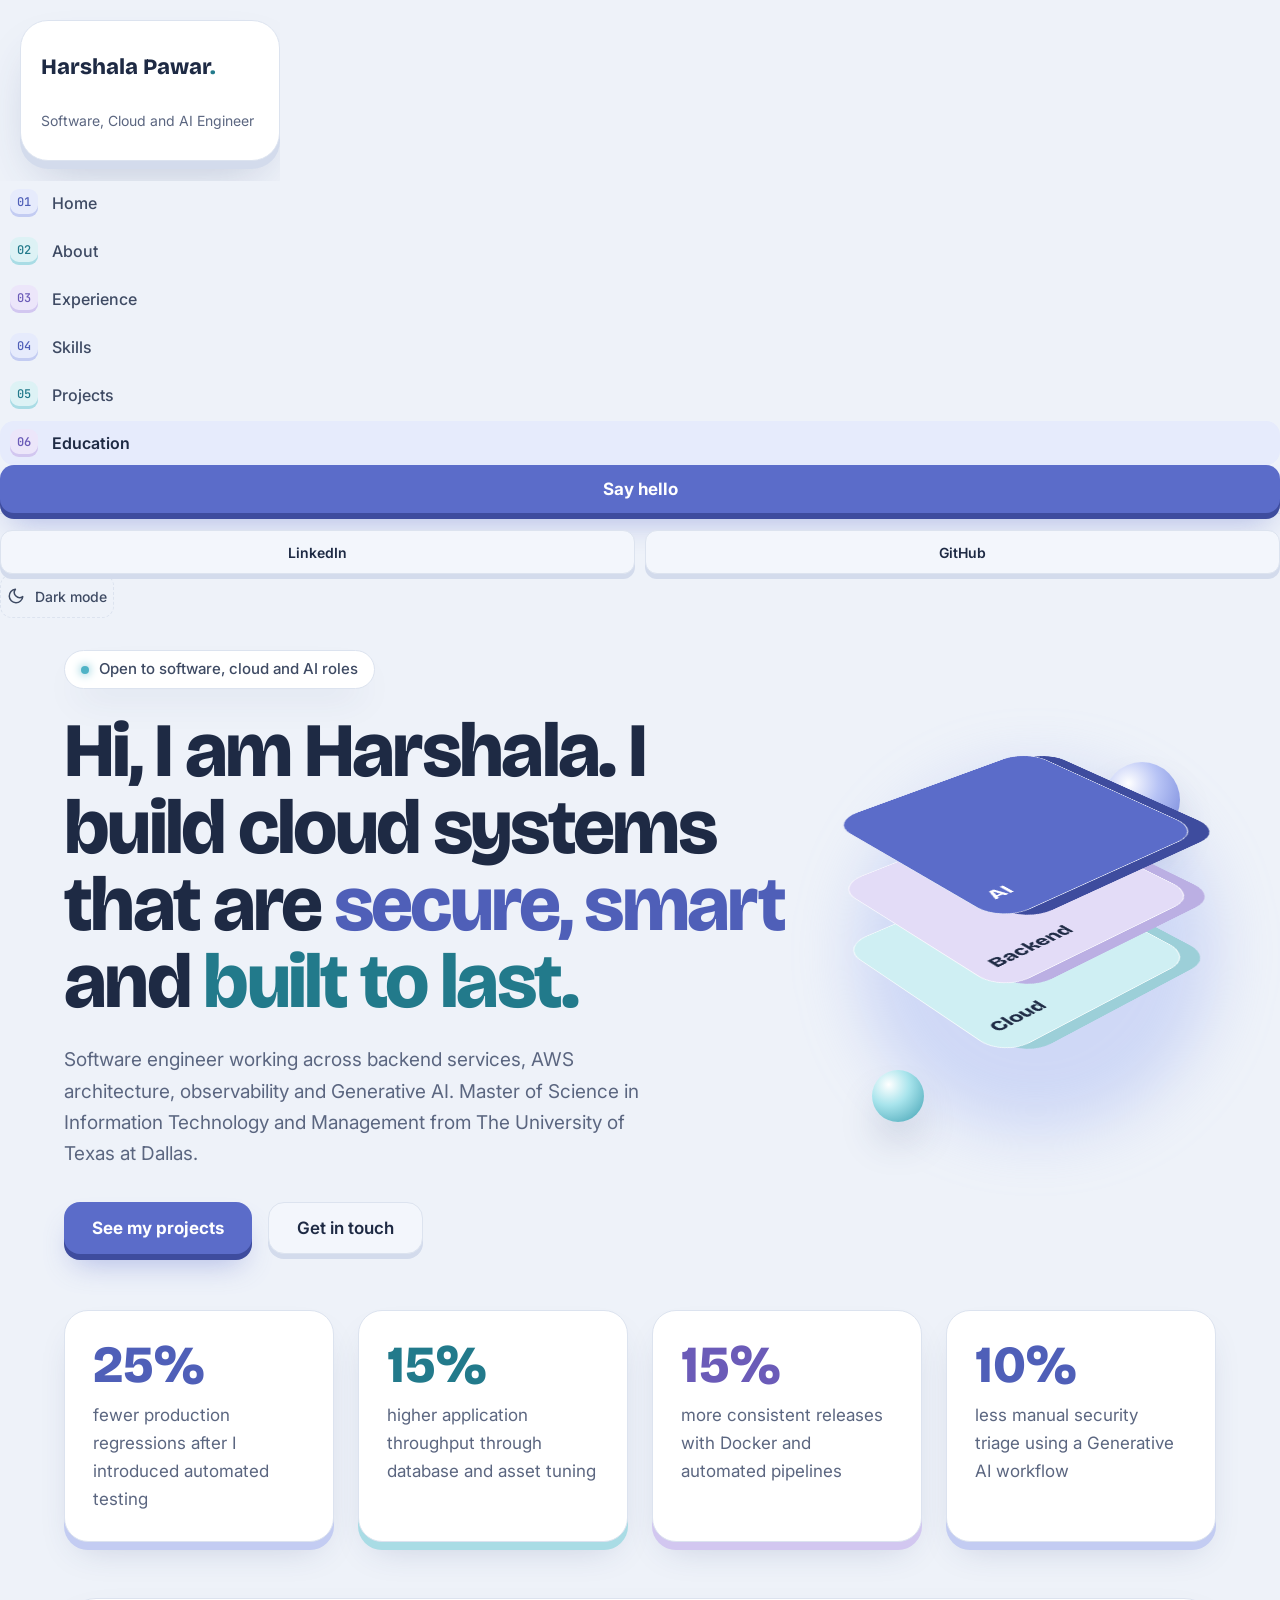
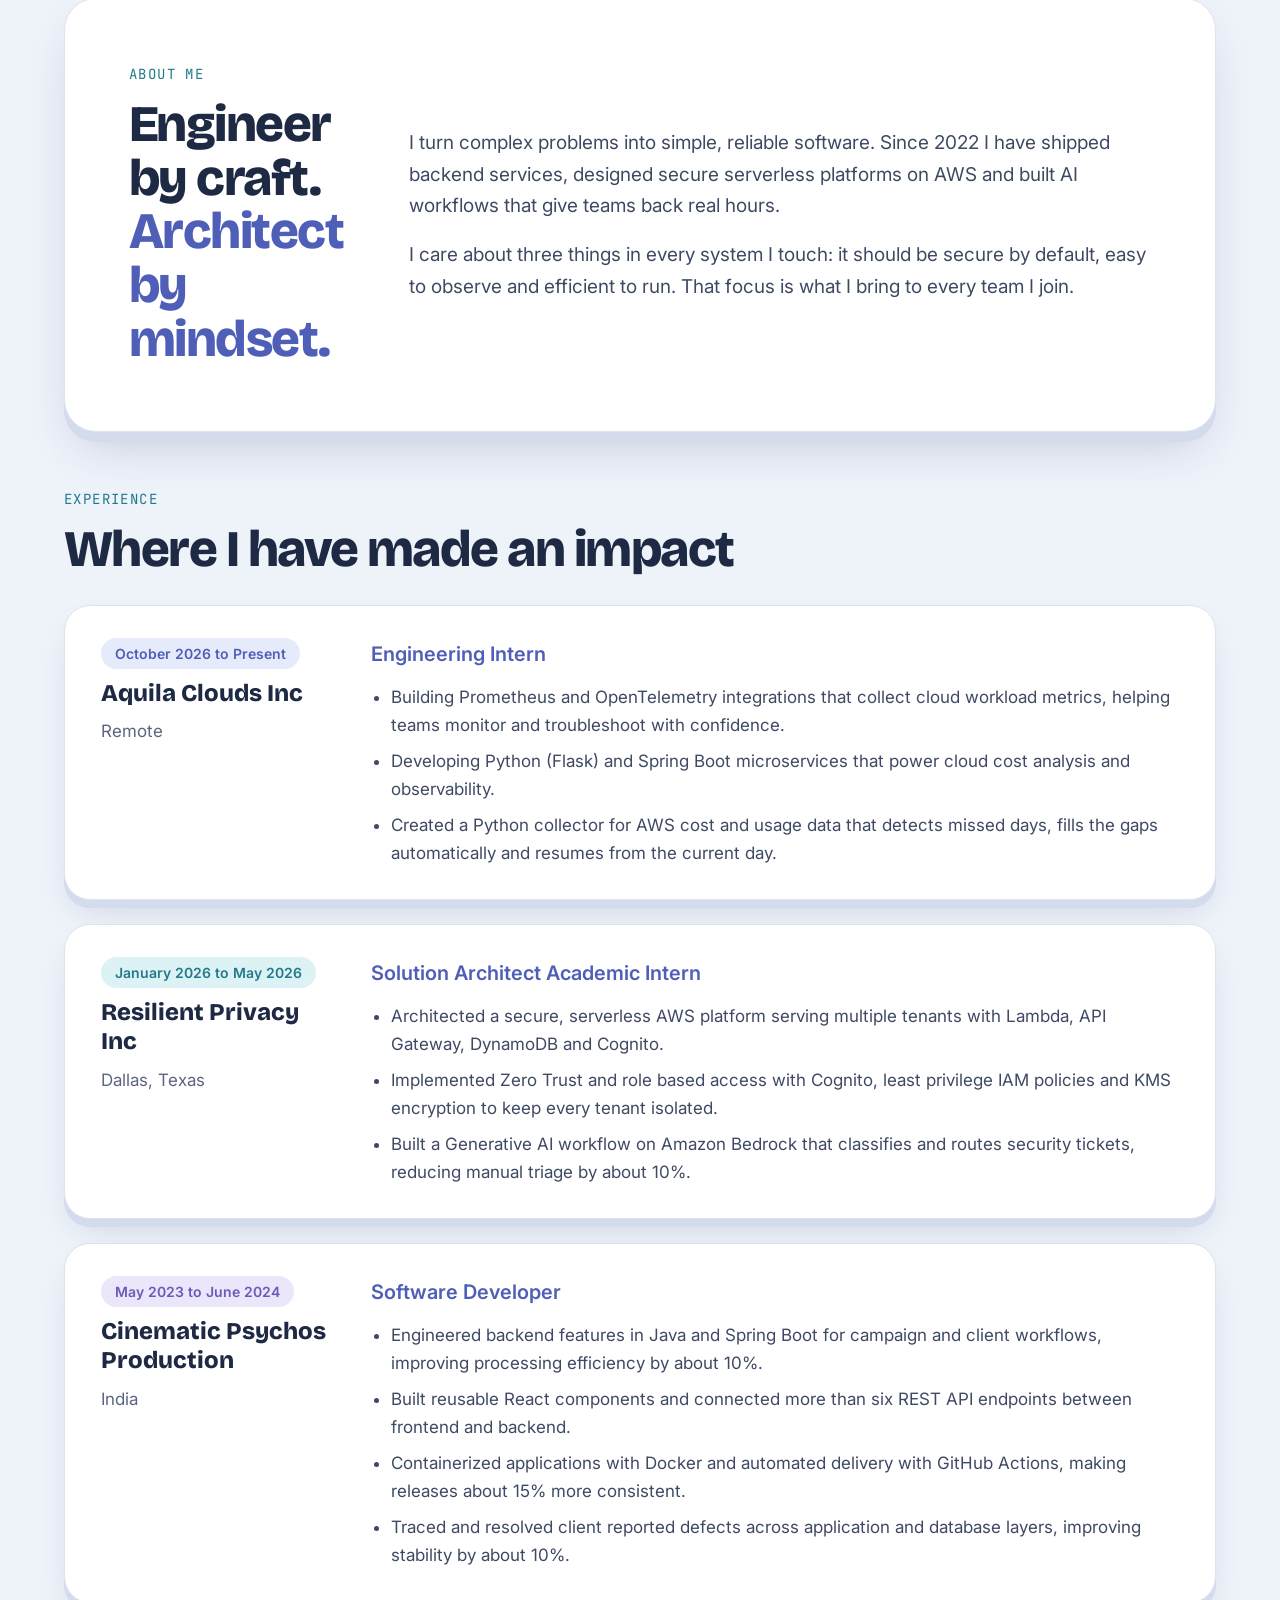
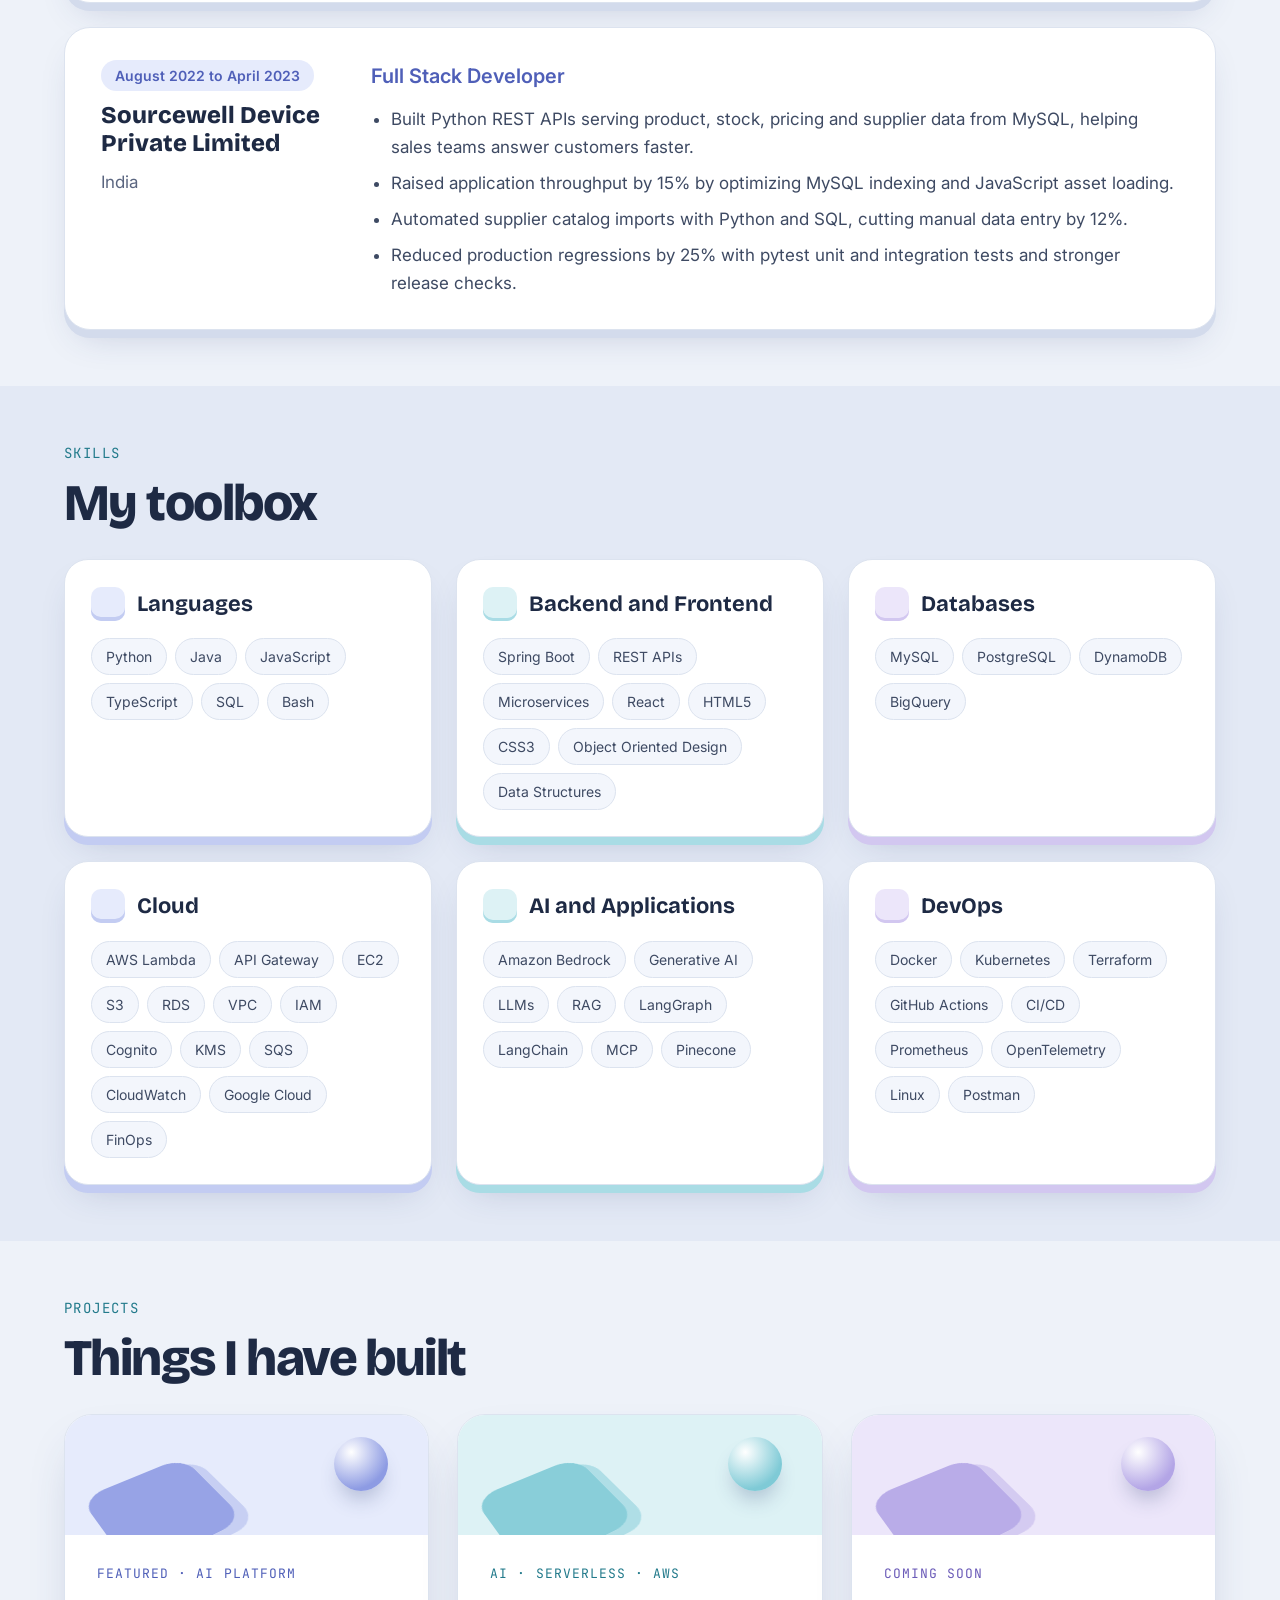
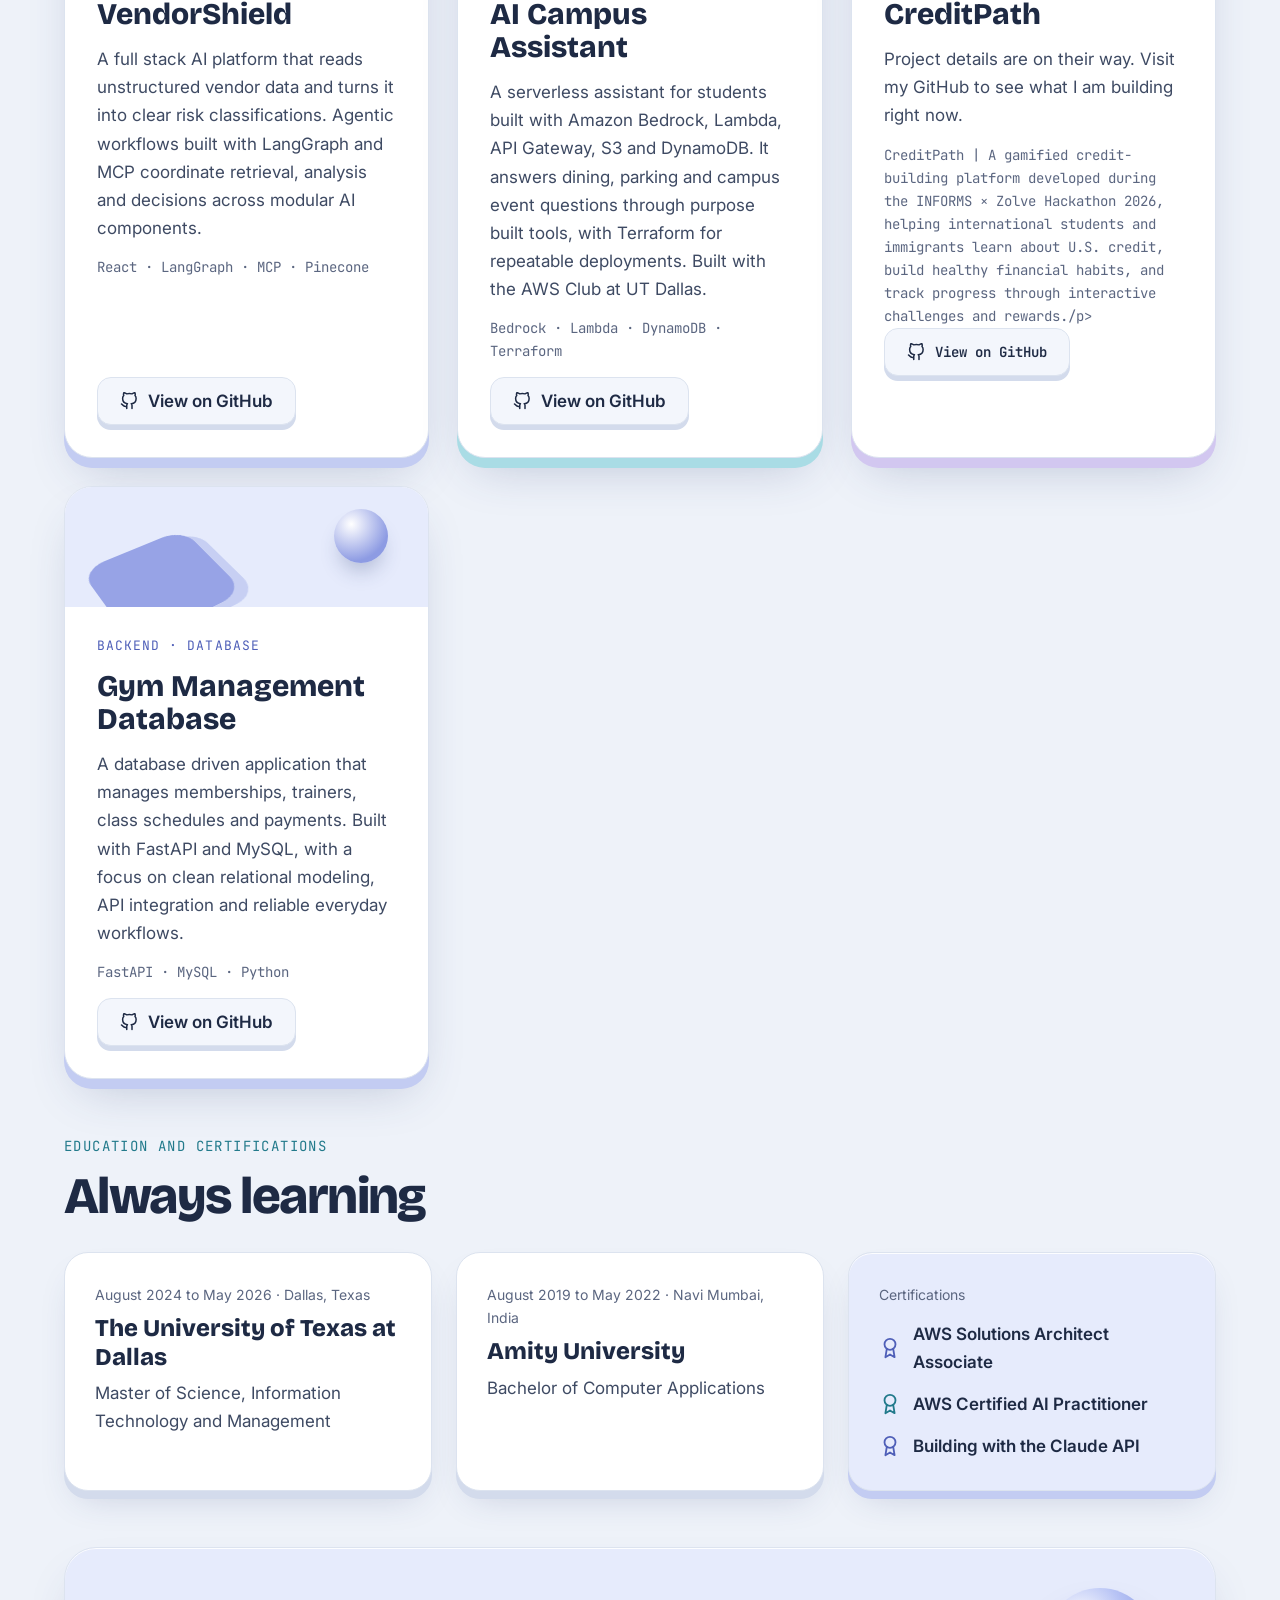
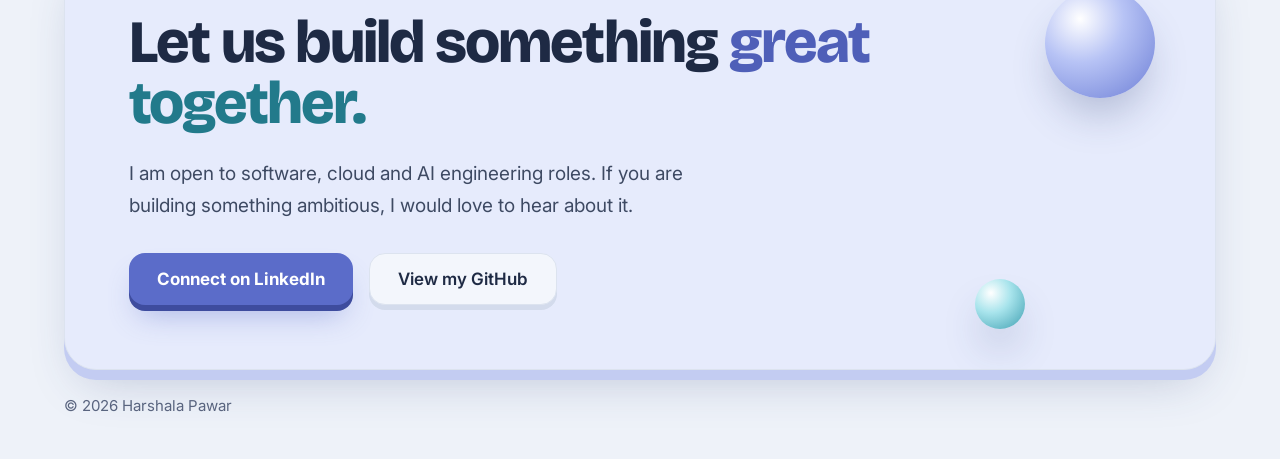
==== commit f20280b7: "Change project name from Zolve to CreditPath Updated project details for CreditPath and removed Zolv" ====
--- a/index.html
+++ b/index.html
@@ -23,9 +23,7 @@
 <!-- ============ SIDE MENU ============ -->
 <aside class="side">
   <nav class="side-card" aria-label="Main">
-    <div class="side-id">
-      <div class="badge">HP</div>
-      <div>
+
         <a href="#home" class="side-name">Harshala Pawar<span class="dot">.</span></a>
         <p class="side-role">Software, Cloud and AI Engineer</p>
       </div>
@@ -229,9 +227,9 @@
       <div class="project-art art-3" aria-hidden="true"><span class="art-tile"></span><span class="art-orb"></span></div>
       <div class="project-body">
         <span class="project-tag tone-text-3">Coming soon</span>
-        <h3>Zolve</h3>
+        <h3>CreditPath </h3>
         <p>Project details are on their way. Visit my GitHub to see what I am building right now.</p>
-        <p class="stack-line">Details coming soon</p>
+        <p class="stack-line">CreditPath | A gamified credit-building platform developed during the INFORMS × Zolve Hackathon 2026, helping international students and immigrants learn about U.S. credit, build healthy financial habits, and track progress through interactive challenges and rewards./p>
         <!-- TODO: replace the link and text above with the Zolve repository and summary -->
         <a class="btn btn-ghost" href="https://github.com/harshala117" target="_blank" rel="noopener"><svg width="18" height="18" viewBox="0 0 24 24" fill="none" stroke="currentColor" stroke-width="2" stroke-linecap="round" stroke-linejoin="round" aria-hidden="true"><path d="M9 19c-5 1.5-5-2.5-7-3m14 6v-3.87a3.37 3.37 0 0 0-.94-2.61c3.14-.35 6.44-1.54 6.44-7A5.44 5.44 0 0 0 20 4.77 5.07 5.07 0 0 0 19.91 1S18.73.65 16 2.48a13.38 13.38 0 0 0-7 0C6.27.65 5.09 1 5.09 1A5.07 5.07 0 0 0 5 4.77a5.44 5.44 0 0 0-1.5 3.78c0 5.42 3.3 6.61 6.44 7A3.37 3.37 0 0 0 9 18.13V22"/></svg>View on GitHub</a>
       </div>
